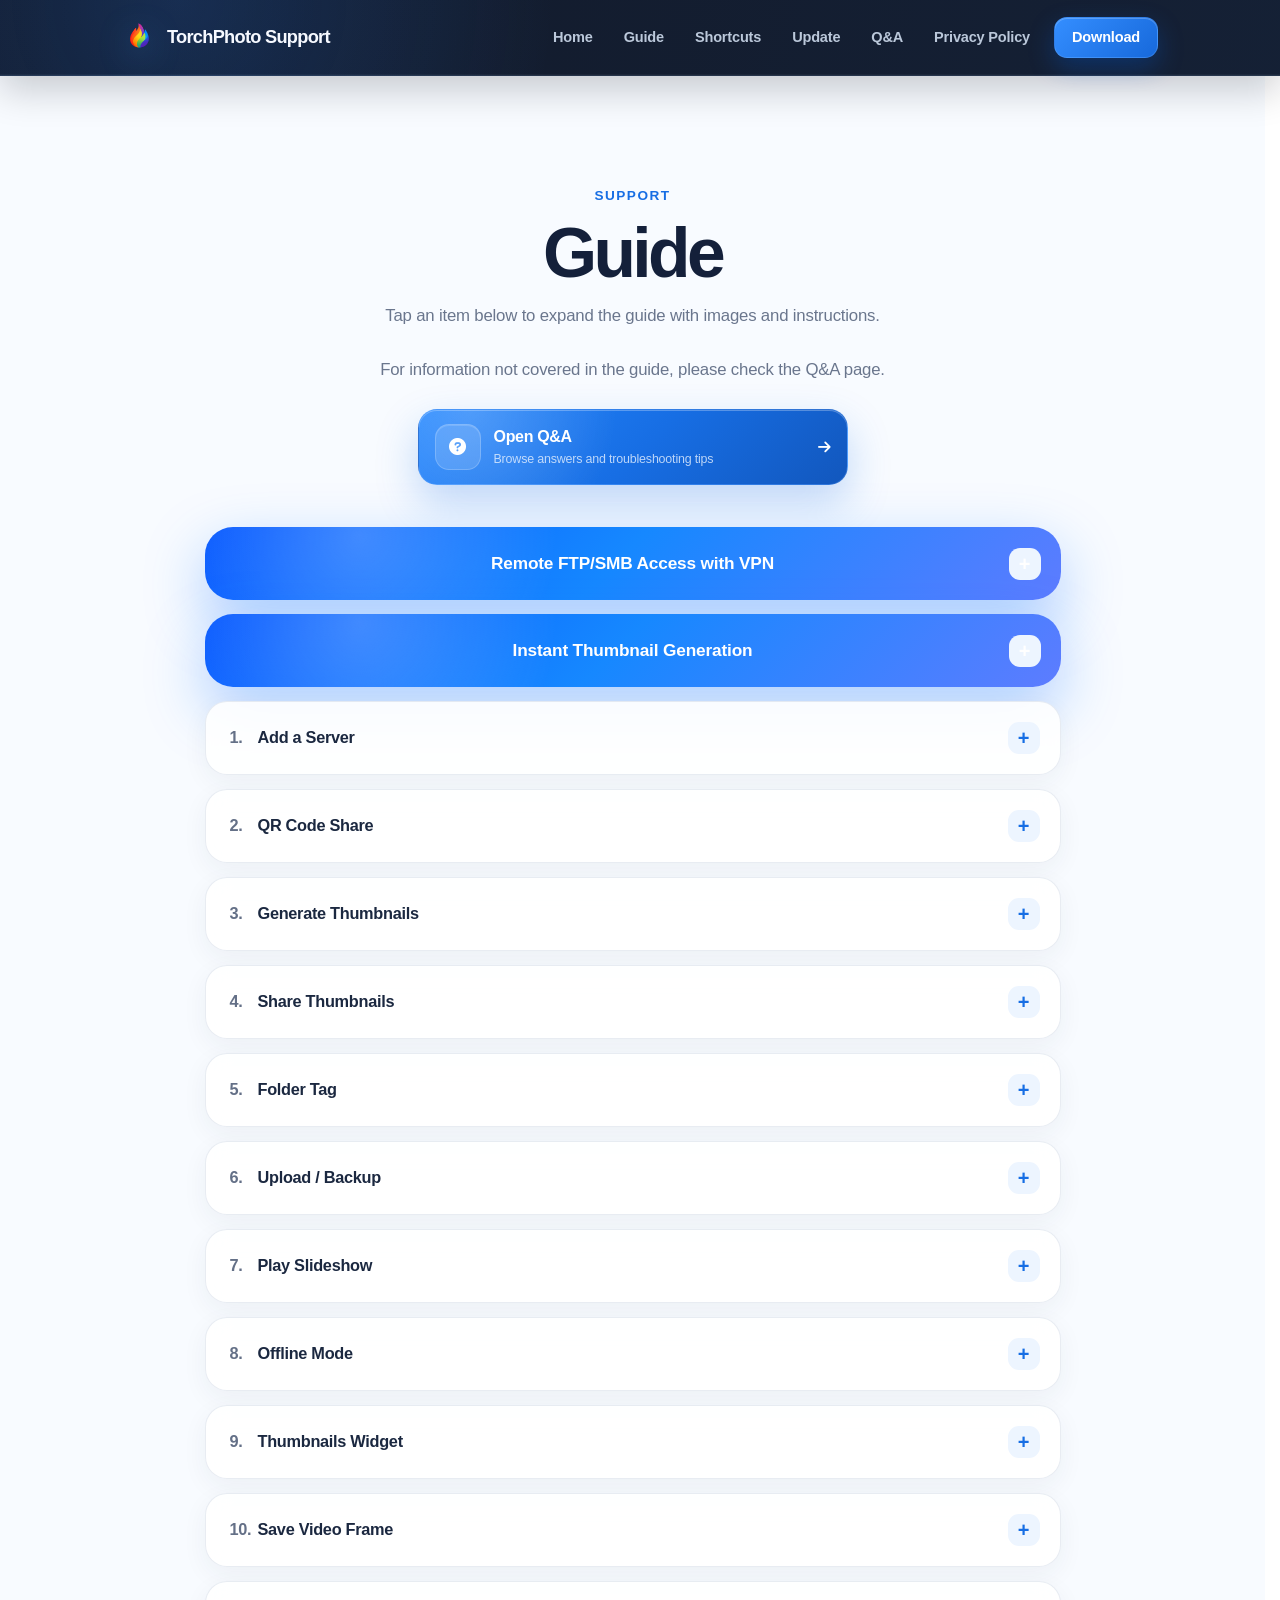
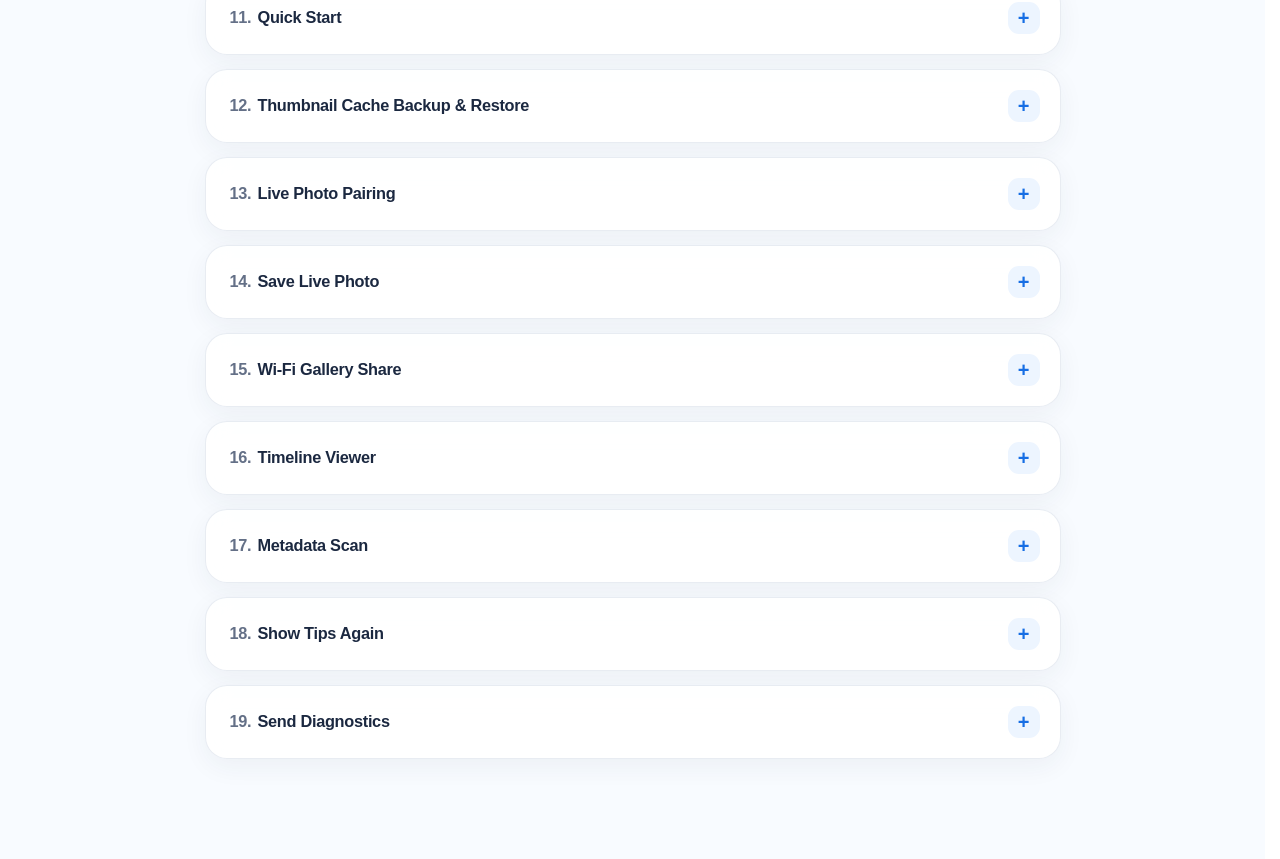
==== guide.html @ 8f1a5c73 "Add files via upload" ====
<!DOCTYPE html>
<html lang="en">
<head>
    <meta charset="UTF-8">
    <meta name="viewport" content="width=device-width, initial-scale=1.0">
    <title>Guide - TorchPhoto</title>
    <meta name="description" content="Learn how to connect servers, generate thumbnails, use Timeline Viewer and Metadata Scan, browse offline, send diagnostics, restore tips, and more in TorchPhoto.">
    <link rel="canonical" href="https://torchphoto.com/guide.html">
    <meta property="og:type" content="article">
    <meta property="og:title" content="TorchPhoto Guide">
    <meta property="og:description" content="Learn how to connect servers, generate thumbnails, use Timeline Viewer and Metadata Scan, browse offline, send diagnostics, restore tips, and more in TorchPhoto.">
    <meta property="og:image" content="https://torchphoto.com/main.jpg">
    <meta property="og:url" content="https://torchphoto.com/guide.html">
    <meta name="twitter:card" content="summary_large_image">
    <meta name="twitter:title" content="TorchPhoto Guide">
    <meta name="twitter:description" content="Connect servers, generate thumbnails, use Timeline Viewer and Metadata Scan, and learn TorchPhoto's gallery features.">
    <meta name="twitter:image" content="https://torchphoto.com/main.jpg">
    <link rel="stylesheet" href="style.css">
    <link rel="stylesheet" href="https://cdnjs.cloudflare.com/ajax/libs/font-awesome/6.0.0/css/all.min.css">
	<link rel="icon" type="image/png" href="logo.png">
</head>
<body class="subpage-body">

    <nav>
        <div class="container">
            <div class="logo">
                <img src="logo.png" alt="TorchPhoto Logo">
                <span class="logo-text">TorchPhoto Support</span>
            </div>
            <button class="nav-toggle" type="button" aria-label="Open menu" aria-expanded="false" aria-controls="site-menu">
                <i class="fas fa-bars"></i>
            </button>
            <ul class="nav-links" id="site-menu">
                <li><a href="index.html">Home</a></li>
                <li><a href="guide.html">Guide</a></li>
                <li><a href="shortcuts.html">Shortcuts</a></li>
                <li><a href="update.html">Update</a></li>
                <li><a href="qa.html">Q&amp;A</a></li>
                <li><a href="privacy-policy.html">Privacy Policy</a></li>
                <li><a href="https://apps.apple.com/app/torchphoto-ftp-album-viewer/id6757838041" class="btn-download-small">Download</a></li>
            </ul>
        </div>
    </nav>

    <main class="guide">
        <div class="container narrow-container">
            <div class="page-hero">
                <span class="page-eyebrow">Support</span>
                <h1>Guide</h1>
                <p>Tap an item below to expand the guide with images and instructions.</p>
				<br>
                <p>For information not covered in the guide, please check the Q&amp;A page.</p>
                <a class="guide-qa-cta" href="qa.html">
                    <span class="guide-qa-cta-icon" aria-hidden="true"><i class="fas fa-circle-question"></i></span>
                    <span class="guide-qa-cta-copy">
                        <strong>Open Q&amp;A</strong>
                        <small>Browse answers and troubleshooting tips</small>
                    </span>
                    <i class="fas fa-arrow-right guide-qa-cta-arrow" aria-hidden="true"></i>
                </a>
            </div>

            <div class="guide-list">
                <details class="guide-item" id="vpn-ftp-security">
                    <summary>Remote FTP/SMB Access with VPN</summary>
                    <div class="guide-content">
                        <div class="guide-body">
                            <div class="guide-copy">
                                <h3>Use a VPN for Remote FTP Access</h3>
                                <p>FTP can send login information and file data without encryption, depending on the server configuration. If you need to use FTP from outside your home or office, avoid exposing the FTP port directly to the public internet. Connect to your home or NAS network through a <b>VPN</b> first, then add the FTP server in TorchPhoto using its internal LAN address.</p>
                                <p>SMB is also usually best kept inside a local network. If your NAS supports SMB and your VPN allows access to devices on the home LAN, you can connect through the VPN first and then add the SMB server with its local address instead of opening SMB ports to the internet.</p>
                                <ul>
                                    <li><b>FTP remote setup:</b> VPN + local FTP address</li>
                                    <li><b>Why it helps:</b> the VPN places your device on the local network and reduces direct exposure of plain FTP traffic</li>
                                    <li><b>SMB remote setup:</b> VPN + local SMB address, when your NAS and VPN routing support LAN access</li>
                                    <li><b>Modern VPN option:</b> WireGuard is simple, fast, and widely recommended</li>
                                    <li><b>Avoid when possible:</b> direct public FTP or SMB port forwarding for private photo storage</li>
                                </ul>
                            </div>
                        </div>
                    </div>
                </details>

                <details class="guide-item" id="instant-thumbnail-generation">
                    <summary>Instant Thumbnail Generation</summary>
                    <div class="guide-content">
                        <div class="guide-body">
                            <div class="guide-copy">
                                <h3>How Instant Thumbnails Work</h3>
                                <p>Instant thumbnail generation lets TorchPhoto create thumbnails quickly without downloading the full original file from your server. TorchPhoto reads only enough original data to build a preview, so large folders can be prepared faster and with less waiting.</p>
                                <p>You can choose Low or High for instant thumbnail generation. Low prioritizes speed and is the best choice when you want thumbnails as quickly as possible, but a small number of items may fail to generate. High is slower than Low, but it can slightly improve the success rate for files that need more data to create a thumbnail.</p>
                                <p>If an instant thumbnail still fails, you can generate it later with TorchPhoto's high-quality thumbnail improvement feature. Thumbnail improvement creates standard high-quality TorchPhoto thumbnails without the instant-thumbnail limitations, so failed instant thumbnails can still be completed reliably.</p>
                                <ul>
                                    <li><b>Low:</b> fastest instant thumbnail generation, with a chance that some thumbnails may fail</li>
                                    <li><b>High:</b> slower than Low, but can slightly increase thumbnail generation success</li>
                                    <li><b>Recommended flow:</b> start with instant thumbnails, then use thumbnail improvement for failed items or thumbnails that need better detail</li>
                                </ul>
                            </div>
                        </div>
                    </div>
                </details>

                <details class="guide-item" id="add-a-server">
                    <summary><span class="guide-number">1.</span> Add a Server</summary>
                    <div class="guide-content">
                        <div class="guide-body">
                            <img src="Guide1.jpg" alt="Add a Server">
                            <div class="guide-copy">
                                <h3>How to Add a Server</h3>
                                <p>Open the add server screen and choose the protocol your server actually uses: FTP, SFTP, SMB, or WebDAV. Enter the address, port, login information, and root path, then test the connection before saving. The root path controls the highest folder TorchPhoto can browse, so it must match the server setup; for SMB, it normally begins with the shared folder name.</p>
                                <p>A successful test confirms that the server accepted the connection. If the server list is still empty, check the root path, folder permissions, and whether the folder contains supported photos or videos. A server on your home network also requires iOS Local Network permission, while access from outside the home requires a reachable server address or a VPN connection.</p>
                                <ul>
                                    <li>Select the correct protocol and enter its address and port</li>
                                    <li>Enter the login information and the server root path</li>
                                    <li>Test the connection, then save the server</li>
                                </ul>
                            </div>
                        </div>
                    </div>
                </details>

                <details class="guide-item" id="qr-code-share-scan">
                    <summary><span class="guide-number">2.</span> QR Code Share</summary>
                    <div class="guide-content">
                        <div class="guide-body">
                            <img src="Guide2.jpg" alt="QR Code Share & Scan">
                            <div class="guide-copy">
                                <h3>QR Code Sharing and Scanning</h3>
                                <p>A server QR code packages the connection settings needed by another TorchPhoto installation, reducing manual entry of the protocol, address, port, and folder path. Long-press the server, create the QR code, and scan it on the receiving device to review and register the connection.</p>
                                <p>The QR code does not make a private server accessible from the internet. The receiving device must still be able to reach the server through the same network, a public address, or a VPN. Because the code contains private connection information, share it only with people and devices you trust.</p>
                                <ul>
                                    <li>Long-press a server item and select Share QR</li>
                                    <li>Scan the code on another device and review the imported settings</li>
                                    <li>Connect from a network that can reach the server</li>
                                </ul>
                            </div>
                        </div>
                    </div>
                </details>

                <details class="guide-item" id="generate-thumbnails">
                    <summary><span class="guide-number">3.</span> Generate Thumbnails</summary>
                    <div class="guide-content">
                        <div class="guide-body">
                            <img src="Guide3.jpg" alt="Generate Thumbnails">
                            <div class="guide-copy">
                                <h3>Generate Thumbnails</h3>
                                <p>Thumbnail generation reads supported photos and videos from the current folder—or from the entire registered server when you choose server-wide generation—and creates lightweight previews for gallery browsing. These previews are stored locally as TorchPhoto app data and never modify the original files on your server.</p>
                                <p>TorchPhoto first tries to read only the data needed for a preview. If a server or file format does not support that method, it may request more data or temporarily download the file. Very large or unsupported videos may show a placeholder instead. Opening a photo or video can temporarily pause generation so the item you selected loads first.</p>
                                <ul>
                                    <li>Move to a folder containing photos or videos</li>
                                    <li>Run thumbnail generation for the current folder or the entire server</li>
                                    <li>Keep the generated thumbnails for faster browsing, Offline Mode, Timeline Viewer, and widgets</li>
                                </ul>
                            </div>
                        </div>
                    </div>
                </details>

                <details class="guide-item" id="share-thumbnails">
                    <summary><span class="guide-number">4.</span> Share Thumbnails</summary>
                    <div class="guide-content">
                        <div class="guide-body">
                            <img src="Guide4.jpg" alt="Share Thumbnails">
                            <div class="guide-copy">
                                <h3>Share Thumbnails</h3>
                                <p>Thumbnail Share collects generated preview images into one lightweight zip file while preserving the server's folder structure. It is designed for quick selection, review, or sample delivery when sending every full-resolution original would be unnecessarily large.</p>
                                <p>The archive contains preview images, not the original photos or access to your server. A recipient who needs the final full-resolution files must receive those separately. Unlimited thumbnail sharing is available in PRO.</p>
                                <ul>
                                    <li>Long-press a server item and select Share Thumbnails</li>
                                    <li>Create a single zip file of lightweight previews</li>
                                    <li>Share samples while keeping the original folder path structure</li>
                                </ul>
                            </div>
                        </div>
                    </div>
                </details>

                <details class="guide-item" id="viewer-organization">
                    <summary><span class="guide-number">5.</span> Folder Tag</summary>
                    <div class="guide-content">
                        <div class="guide-body">
                            <img src="Guide5.jpg" alt="Viewer & Organization">
                            <div class="guide-copy">
                                <h3>Folder Tag Feature</h3>
                                <p>Folder tags are labels stored by TorchPhoto to help you find important server folders without changing the folders themselves. Tap a folder name, enter one or more tags separated by commas, and later search those tags from the server list screen.</p>
                                <p>Adding or editing a tag does not rename, move, or write anything into the server folder. It only changes how that folder is organized inside TorchPhoto.</p>
                                <ul>
                                    <li>Tap the folder name to assign tags</li>
                                    <li>Use commas for multiple tags</li>
                                    <li>Search tags on the server list screen</li>
                                </ul>
                            </div>
                        </div>
                    </div>
                </details>

                <details class="guide-item" id="upload-backup">
                    <summary><span class="guide-number">6.</span> Upload / Backup</summary>
                    <div class="guide-content">
                        <div class="guide-body">
                            <img src="Guide6.jpg" alt="Upload / Backup">
                            <div class="guide-copy">
                                <h3>Upload and Backup</h3>
                                <p>Upload sends selected photos and videos from your iPhone directly to a folder inside the registered FTP, SFTP, SMB, or WebDAV root. Choose the destination folder before starting; TorchPhoto can create a new folder when the server protocol and account permissions allow it. Successful uploads can also generate thumbnails automatically, so the new items are ready for gallery browsing.</p>
                                <p>For a date-based backup, long-press the upload button on the server list and choose Today, Yesterday, This Week, This Month, or a custom range. The custom end date is included. Check the upload log for completed and failed items, and keep TorchPhoto in the foreground during a large transfer because iOS can pause long network work in the background.</p>
                                <ul>
                                    <li>Select photos and videos to upload</li>
                                    <li>Choose a destination inside the registered server root</li>
                                    <li>Use date-based selection for repeat backups and review the upload log</li>
                                </ul>
                            </div>
                        </div>
                    </div>
                </details>

                <details class="guide-item" id="play-slideshow">
                    <summary><span class="guide-number">7.</span> Play Slideshow</summary>
                    <div class="guide-content">
                        <div class="guide-body">
                            <img src="Guide7.jpg" alt="Play Slideshow">
                            <div class="guide-copy">
                                <h3>Play Slideshow</h3>
                                <p>Slideshow turns the photos stored on a selected server into automatic album-style playback. Long-press the server item to start, then set the playback interval and choose how the images fill the screen. TorchPhoto remembers slideshow settings separately for each server.</p>
                                <p>You can also set background music and a starting volume, or select multiple songs from the Music app for sequential, repeating playback. Photos are loaded from the server as the slideshow runs, so a stable connection helps when original files have not already been loaded. This feature is available in PRO.</p>
                                <ul>
                                    <li>Long-press a server item to start the slideshow</li>
                                    <li>Adjust the playback interval and screen-fill behavior</li>
                                    <li>Add one or more Music app songs for repeating playback</li>
                                </ul>
                            </div>
                        </div>
                    </div>
                </details>

                <details class="guide-item" id="offline-mode">
                    <summary><span class="guide-number">8.</span> Offline Mode</summary>
                    <div class="guide-content">
                        <div class="guide-body">
                            <img src="Guide8.jpg" alt="Offline Mode">
                            <div class="guide-copy">
                                <h3>Offline Mode</h3>
                                <p>Offline Mode uses the generated thumbnail cache and remembered folder structure to let you browse prepared server galleries when the server is powered off or the network is unavailable. Generate thumbnails while connected before traveling or entering an area with an unstable connection.</p>
                                <p>Offline browsing does not download or duplicate every original file. Opening, saving, or sharing a full-resolution original still requires access to the server unless that file was separately saved on the device. If a server address, port, folder name, or file path changes, TorchPhoto may treat it as a new item and require a new thumbnail.</p>
                                <ul>
                                    <li>Generate the folders you need before going offline</li>
                                    <li>Browse cached previews while preserving the server folder structure</li>
                                    <li>Reconnect to the server when you need an original file</li>
                                </ul>
                            </div>
                        </div>
                    </div>
                </details>

                <details class="guide-item" id="thumbnails-widget">
                    <summary><span class="guide-number">9.</span> Thumbnails Widget</summary>
                    <div class="guide-content">
                        <div class="guide-body">
                            <img src="Guide9.jpg" alt="Thumbnails Widget">
                            <div class="guide-copy">
                                <h3>Thumbnail Widget</h3>
                                <p>The widget displays generated photo thumbnails from the server and folder selected in TorchPhoto's widget settings. It reads the local thumbnail cache, so it can continue showing prepared images even when the server or internet connection is unavailable.</p>
                                <p>Generate thumbnails first, then choose the desired server and folder in Settings. Only generated thumbnails that match that selection are used; placeholder previews and items whose server path has changed are not treated as available widget images.</p>
                                <ul>
                                    <li>Generate thumbnails, then go to the settings screen</li>
                                    <li>Select a folder in widget settings at the bottom</li>
                                    <li>Keep the cached previews available for offline widget display</li>
                                </ul>
                            </div>
                        </div>
                    </div>
                </details>

                <details class="guide-item" id="save-video-frame">
                    <summary><span class="guide-number">10.</span> Save Video Frame</summary>
                    <div class="guide-content">
                        <div class="guide-body">
                            <img src="Guide10.jpg" alt="Save Video Frame">
                            <div class="guide-copy">
                                <h3>Save Video Frame</h3>
                                <p>Move to the moment you want in a server video, then long-press the video to open its metadata view. The frame section at the bottom lets you save the selected moment as an image while preserving the source video's resolution. The original video on the server is not changed.</p>
								<p>This works the same way in the paired video (Live Photo) viewer. Long-press the paired video to display its frames at the bottom, choose the desired frame, and use the same save button.</p>
                                <ul>
                                    <li>Play a video from the server</li>
                                    <li>Long-press the video to view metadata</li>
                                    <li>Save a frame from the bottom section of the metadata view</li>
                                </ul>
                            </div>
                        </div>
                    </div>
                </details>
				
                <details class="guide-item" id="Quick-Start">
					<summary><span class="guide-number">11.</span> Quick Start</summary>
						<div class="guide-content">
							<div class="guide-body">
								<img src="Guide11.jpg" alt="Quick Start">
								<div class="guide-copy">
									<h3>Quick Start</h3>
									<p>Quick Start is a PRO-only launch option that skips the logo screen and opens the server list immediately. Enable it in Settings when TorchPhoto is mainly used to reach an existing server as quickly as possible.</p>
									<p>This changes only the first screen shown at launch. It does not connect to a server automatically, start a backup, or change any saved server settings.</p>
									<ul>
										<li>Open Settings in TorchPhoto</li>
										<li>Enable the Quick Start feature</li>
										<li>Launch the app and go straight to the server list screen</li>
                                </ul>
                            </div>
                        </div>
                    </div>
                </details>				
				
                <details class="guide-item" id="Thumbnail-Cache-Backup-&-Restore">
					<summary><span class="guide-number">12.</span> Thumbnail Cache Backup & Restore</summary>
						<div class="guide-content">
							<div class="guide-body">
								<img src="Guide12.jpg" alt="Thumbnail Cache Backup & Restore">
								<div class="guide-copy">
									<h3>Thumbnail Cache Backup & Restore</h3>
									<p>Thumbnail Cache Backup &amp; Restore is a PRO-only feature that exports generated previews so they can be restored without reading every photo and video from the server again. It is useful before changing devices, reinstalling TorchPhoto, or preparing another iOS device that connects to the same server.</p>
									<p>The backup contains thumbnail data only—it is not a backup of your original photos, videos, or server. Restored thumbnails match most reliably when the server identity and folder paths remain the same. Keep TorchPhoto in the foreground during a large backup or restore, then open the matching server to confirm that its gallery cache is available.</p>
                                	<ul>
										<li>Open Settings in TorchPhoto</li>
										<li>Go to Thumbnail Cache Backup &amp; Restore</li>
										<li>Export the generated cache, then restore it on a matching server setup when needed</li>
                                </ul>
                            </div>
                        </div>
                    </div>
                </details>				
				
                <details class="guide-item" id="Live-Photo-Pairing">
					<summary><span class="guide-number">13.</span> Live Photo Pairing</summary>
						<div class="guide-content">
							<div class="guide-body">
								<img src="Guide13.jpg" alt="Live Photo Pairing">
								<div class="guide-copy">
									<h3>Live Photo Pairing</h3>
									<p>When an iOS Live Photo is stored on a server, it normally appears as two separate files: one photo and one short video. With Video Pairing enabled, TorchPhoto recognizes files in the same folder that have the same base filename—such as <strong>IMG_0001.HEIC</strong> and <strong>IMG_0001.MOV</strong>—and presents them together as one Live Photo-style item. This feature is available in PRO.</p>
									<p>The paired video may no longer appear as a separate item in the normal file list because it is opened from the pairing control in the photo viewer. Pairing changes only how the two files are displayed in TorchPhoto; it does not merge, rename, or modify the files on the server.</p>
                                	<ul>
										<li>Turn on the Video Pairing feature in Settings</li>
										<li>Keep the matching photo and video in the same folder with the same base filename</li>
										<li>A short video will play from the icon in the top-left corner of the photo viewer</li>
                                </ul>
                            </div>
                        </div>
                    </div>
                </details>			

                <details class="guide-item" id="Save-Live-Photo">
					<summary><span class="guide-number">14.</span> Save Live Photo</summary>
						<div class="guide-content">
							<div class="guide-body">
								<img src="Guide14.jpg" alt="Save Live Photo">
								<div class="guide-copy">
									<h3>Save Live Photo</h3>
									<p>Save Live Photo retrieves both parts of a valid paired item—the still photo and its matching short video—and adds them to the iOS Photos app as one Live Photo. The two source files remain separate and unchanged on the server. This feature is available in PRO.</p>
									<p>Both original files must still be accessible, so connect to the server before saving. Open the pairing video from the photo viewer, long-press it, and use the Save Live Photo button shown at the bottom.</p>
									<ul>
										<li>Turn on the Video Pairing feature in Settings</li>
										<li>Play the Live Photo video for the photo you want to save</li>
										<li>Long-press the Live Photo and tap the Save Live Photo button at the bottom</li>
                                </ul>
                            </div>
                        </div>
                    </div>
                </details>
				
				<details class="guide-item" id="WiFi-Gallery-Share">
					<summary><span class="guide-number">15.</span> Wi-Fi Gallery Share</summary>
						<div class="guide-content">
							<div class="guide-body">
								<img src="Guide15.jpg" alt="Wi-Fi Gallery Share">
								<div class="guide-copy">
									<h3>Wi-Fi Gallery Share</h3>
									<p>Wi-Fi Gallery Share starts a temporary gallery web server on your iPhone. Another phone, tablet, or computer can open the address shown by TorchPhoto—or scan its QR code—and browse the shared photos and videos in Chrome, Safari, or another browser. The receiving device does not need TorchPhoto installed.</p>
									<p>The gallery is delivered over the local network and is not uploaded to a cloud service. Keep TorchPhoto running on the sharing screen, allow Local Network access, and connect both devices to a network where they can reach each other. Guest Wi-Fi or router client-isolation settings can block the connection even when both devices show the same network name. If the displayed port is already in use, choose another port and start sharing again.</p>
                                	<ul>
										<li>Start sharing and keep TorchPhoto active</li>
										<li>Open the displayed address or scan the QR code in a browser</li>
										<li>Stop sharing when the local gallery no longer needs to be available</li>
                                </ul>
                            </div>
                        </div>
                    </div>
                </details>

                <details class="guide-item" id="timeline-viewer">
                    <summary><span class="guide-number">16.</span> Timeline Viewer</summary>
                    <div class="guide-content">
                        <div class="guide-body">
                            <div class="guide-copy">
                                <h3>Browse Generated Thumbnails by Date or Location</h3>
                                <p>Tap the Timeline Viewer button on the server list to browse generated thumbnails across your registered servers. Choose <b>Year</b>, <b>Month</b>, or <b>Day</b> to change the date grouping, or choose <b>Location</b> to explore items that contain GPS metadata on a map.</p>
                                <p>To jump to another date, tap the date heading at the top of Timeline Viewer. In Year view, select a year. In Month view, select a year and then a month. In Day view, select a year, month, and day in order. The picker shows only dates that actually contain generated thumbnails, so unavailable dates are not presented as empty destinations.</p>
                                <p>TorchPhoto sorts an item by its embedded capture date when that date has been verified. If no usable capture date is available, it uses the file modification date instead. Recently captured items appear first. Newly generated or regenerated thumbnails save available capture-date and location information immediately; run Metadata Scan to fill this information for older thumbnails.</p>
                                <p>The Location view groups nearby items according to the map zoom level. A marker shows a representative thumbnail and the total item count; zooming in separates the group into smaller areas, and tapping it opens a regional timeline with Year, Month, and Day views. Items without GPS metadata remain available in the date timeline but do not appear on the map.</p>
                                <ul>
                                    <li>Generate thumbnails before using Timeline Viewer</li>
                                    <li>Use Year, Month, Day, or Location from the timeline controls</li>
                                    <li>Tap the date heading to jump through the available year, month, and day hierarchy</li>
                                    <li>Change the grid between 3 and 8 columns when you need a different thumbnail size</li>
                                    <li>Connect to the server when you need to open, save, or share a full original that is not stored locally</li>
                                </ul>
                            </div>
                        </div>
                    </div>
                </details>

                <details class="guide-item" id="metadata-scan">
                    <summary><span class="guide-number">17.</span> Metadata Scan</summary>
                    <div class="guide-content">
                        <div class="guide-body">
                            <div class="guide-copy">
                                <h3>Update Capture Dates and Locations for Existing Thumbnails</h3>
                                <p>On the server list, <b>long-press the Timeline Viewer button</b>. TorchPhoto first prepares the list of eligible items, then opens Metadata Scan and begins working. You can cancel during preparation. The scan includes photos and videos that already have generated thumbnails; it does not crawl every original file on the server or add items that have no thumbnail.</p>
                                <p>Metadata Scan records an available capture date and GPS location in TorchPhoto's local thumbnail metadata index. It normally reads only the parts of an original that are needed. For a video whose metadata cannot be confirmed from a partial read, TorchPhoto can temporarily download the complete original once for a deeper check and remove the temporary file afterward. A completed full check is remembered so a video that genuinely has no such metadata is not downloaded in full on every scan.</p>
                                <p>Keep the scan page open until it finishes. TorchPhoto prevents the screen from sleeping while work is active and shows counts for <b>Capture Date</b>, <b>Location</b>, and <b>Unable to Verify</b>. Tap <b>Stop</b> when necessary; after the current work stops safely, the button changes to <b>Close</b>. Missing metadata is normal—TorchPhoto never invents a date or location that is not present in the original.</p>
                                <ul>
                                    <li>Use it after updating from an older version, or when dates and map locations for existing thumbnails look incomplete</li>
                                    <li>Only thumbnail-backed items are scanned</li>
                                    <li>Items without a verified capture date use their file modification date for sorting</li>
                                    <li>The scan also removes stale metadata records whose matching thumbnails no longer exist and rebuilds timeline data</li>
                                </ul>
                            </div>
                        </div>
                    </div>
                </details>

                <details class="guide-item" id="reset-tips">
                    <summary><span class="guide-number">18.</span> Show Tips Again</summary>
                    <div class="guide-content">
                        <div class="guide-body">
                            <div class="guide-copy">
                                <h3>Reset Feature Tips</h3>
                                <p>If you dismissed a TorchPhoto tip and want to see it again, open <b>Settings</b>, scroll to the bottom, and tap <b>Reset Tips</b>. Tips for the related features will appear again the next time you enter their screens or perform their actions.</p>
                                <p>Reset Tips changes only the saved tip visibility. It does not remove registered servers, thumbnails, captions, media, subscriptions, or other app settings.</p>
                                <ul>
                                    <li>Open Settings and scroll to the bottom</li>
                                    <li>Tap Reset Tips</li>
                                    <li>Return to the related feature to view its tip again</li>
                                </ul>
                            </div>
                        </div>
                    </div>
                </details>

                <details class="guide-item" id="send-diagnostics">
                    <summary><span class="guide-number">19.</span> Send Diagnostics</summary>
                    <div class="guide-content">
                        <div class="guide-body">
                            <div class="guide-copy">
                                <h3>Help Improve TorchPhoto When a Diagnostic Notice Appears</h3>
                                <p>If TorchPhoto detects diagnostic information that may help explain an error, a diagnostic item can appear in <b>Settings</b>. Please tap <b>Send Error</b> whenever possible. TorchPhoto prepares a feedback email with the diagnostic report attached so the problem can be investigated and improved. Review the prepared email, add any helpful details about what you were doing, and send it.</p>
                                <p>Diagnostic reports are not uploaded automatically. Choosing <b>Ignore</b> closes the notice without sending a report, so use it only when you do not want to report the issue. Sending the report is the most useful option because the technical context can make an intermittent problem possible to reproduce and fix.</p>
                                <ul>
                                    <li>Open the diagnostic item shown in Settings</li>
                                    <li>Tap Send Error and review the prepared feedback email</li>
                                    <li>Add the steps that led to the problem, then send the email</li>
                                </ul>
                            </div>
                        </div>
                    </div>
                </details>
				
            </div>
        </div>
    </main>

    <script>
        const navToggle = document.querySelector('.nav-toggle');
        const navLinks = document.querySelector('.nav-links');
        const navIcon = navToggle ? navToggle.querySelector('i') : null;

        if (navToggle && navLinks) {
            const closeMenu = () => {
                navLinks.classList.remove('is-open');
                navToggle.setAttribute('aria-expanded', 'false');
                navToggle.setAttribute('aria-label', 'Open menu');
                if (navIcon) {
                    navIcon.classList.remove('fa-xmark');
                    navIcon.classList.add('fa-bars');
                }
            };

            const openMenu = () => {
                navLinks.classList.add('is-open');
                navToggle.setAttribute('aria-expanded', 'true');
                navToggle.setAttribute('aria-label', 'Close menu');
                if (navIcon) {
                    navIcon.classList.remove('fa-bars');
                    navIcon.classList.add('fa-xmark');
                }
            };

            navToggle.addEventListener('click', () => {
                if (navLinks.classList.contains('is-open')) {
                    closeMenu();
                } else {
                    openMenu();
                }
            });

            navLinks.querySelectorAll('a').forEach((link) => {
                link.addEventListener('click', () => {
                    closeMenu();
                });
            });

            document.addEventListener('click', (event) => {
                if (window.innerWidth > 768) return;
                if (!navLinks.contains(event.target) && !navToggle.contains(event.target)) {
                    closeMenu();
                }
            });

            window.addEventListener('resize', () => {
                if (window.innerWidth > 768) {
                    closeMenu();
                }
            });
        }

        function openGuideFromHash() {
            const hash = window.location.hash;
            if (!hash) return;

            const target = document.querySelector(hash);
            if (!target) return;

            if (target.classList.contains('guide-item')) {
                target.open = true;
                requestAnimationFrame(() => {
                    target.scrollIntoView({ behavior: 'smooth', block: 'start' });
                });
            }
        }

        window.addEventListener('load', openGuideFromHash);
        window.addEventListener('hashchange', openGuideFromHash);
    </script>

</body>
</html>
---- style.css ----
/* General Styles */
:root {
    --primary-color: #007AFF;
    --primary-deep: #1d4ed8;
    --dark-bg: #1a1a1a;
    --light-text: #ffffff;
    --gray-text: #888888;
    --body-bg: #ffffff;
    --card-bg: #ffffff;
    --soft-bg: #f7faff;
    --border-color: #e8eef7;
    --text-main: #1f2937;
    --text-sub: #667085;
    --shadow-soft: 0 18px 40px rgba(15, 23, 42, 0.08);
}

* {
    margin: 0;
    padding: 0;
    box-sizing: border-box;
    font-family: -apple-system, BlinkMacSystemFont, "Segoe UI", Roboto, Helvetica, Arial, sans-serif;
}

html {
    scroll-behavior: smooth;
}

body {
    background-color: var(--body-bg);
    color: var(--text-main);
    line-height: 1.6;
}

body.modal-open {
    overflow: hidden;
}

.subpage-body {
    background: linear-gradient(180deg, #f6f9ff 0%, #ffffff 240px);
}

.container {
    max-width: 1100px;
    margin: 0 auto;
    padding: 0 20px;
}

.narrow-container {
    max-width: 920px;
}

/* Navigation */
nav {
    height: 70px;
    display: flex;
    align-items: center;
    position: fixed;
    top: 0;
    width: 100%;
    background: rgba(255, 255, 255, 0.9);
    backdrop-filter: blur(10px);
    z-index: 1000;
    border-bottom: 1px solid #eee;
}

nav .container {
    display: flex;
    justify-content: space-between;
    align-items: center;
    width: 100%;
}

.logo {
    display: flex;
    align-items: center;
    gap: 10px;
}

.logo img {
    width: 32px;
    height: 32px;
    object-fit: contain;
    display: block;
}

.logo-text {
    line-height: 1;
    font-size: 1.2rem;
    font-weight: 700;
    letter-spacing: -0.03em;
    color: #111;
}

.nav-links {
    display: flex;
    list-style: none;
    gap: 30px;
    align-items: center;
}

.nav-links a {
    text-decoration: none;
    color: #333;
    font-size: 0.95rem;
}

.btn-download-small {
    background: var(--primary-color);
    color: white !important;
    padding: 8px 16px;
    border-radius: 20px;
    font-weight: 500;
}

.nav-toggle {
    display: none;
    width: 44px;
    height: 44px;
    border: 1px solid var(--border-color);
    border-radius: 12px;
    background: rgba(255, 255, 255, 0.96);
    align-items: center;
    justify-content: center;
    cursor: pointer;
    color: #111827;
    box-shadow: 0 10px 24px rgba(15, 23, 42, 0.08);
    transition: background 0.2s ease, box-shadow 0.2s ease, transform 0.2s ease;
    padding: 0;
}

.nav-toggle:hover {
    background: #ffffff;
    box-shadow: 0 14px 30px rgba(15, 23, 42, 0.12);
}

.nav-toggle i {
    font-size: 1.1rem;
    line-height: 1;
    pointer-events: none;
}

/* Hero */
.hero {
    padding: 150px 0 100px;
    background: linear-gradient(135deg, #f5f7fa 0%, #c3cfe2 100%);
    text-align: left;
}

.hero-grid {
    display: grid;
    grid-template-columns: 1.2fr 0.8fr;
    align-items: center;
    gap: 50px;
}

.hero-text h1 {
    font-size: 3.5rem;
    line-height: 1.12;
    margin-bottom: 20px;
}

.hero-title-line {
    display: block;
    white-space: nowrap;
    font-size: 0.88em;
    color: #111;
}

.hero-title-brand {
    display: block;
    color: var(--primary-color);
}

.hero-text p {
    font-size: 1.2rem;
    color: #666;
    margin-bottom: 28px;
}

.btn-appstore {
    display: inline-flex;
    align-items: center;
    justify-content: center;
    background: linear-gradient(135deg, #0a84ff 0%, #2563eb 55%, #1d4ed8 100%);
    color: white;
    padding: 10px 34px;
    border-radius: 14px;
    text-decoration: none;
    gap: 12px;
    min-width: 290px;
    box-shadow: 0 14px 30px rgba(37, 99, 235, 0.28);
}

.btn-appstore i {
    font-size: 1.8rem;
}

.btn-appstore span {
    font-size: 0.8rem;
    display: block;
}

.btn-appstore strong {
    font-size: 1.1rem;
    display: block;
}

.mockup {
    width: 100%;
    max-width: 300px;
    border-radius: 40px;
    box-shadow: 0 20px 40px rgba(0,0,0,0.0);
    display: block;
    margin: 0 auto;
}

/* Sections */
.features,
.guide,
.screenshots,
.policy-page,
.qa-page {
    padding: 100px 0;
}

.offline-section {
    position: relative;
    overflow: hidden;
    padding: 118px 0;
    background:
        radial-gradient(circle at 18% 20%, rgba(190, 242, 100, 0.38), transparent 34%),
        radial-gradient(circle at 84% 72%, rgba(132, 204, 22, 0.18), transparent 36%),
        linear-gradient(135deg, #f4ffe8 0%, #ecfccb 48%, #f8fff2 100%);
    transition: background 1.1s cubic-bezier(0.22, 1, 0.36, 1);
}

.offline-section.is-visible {
    background:
        radial-gradient(circle at 18% 20%, rgba(248, 113, 113, 0.32), transparent 35%),
        radial-gradient(circle at 84% 72%, rgba(220, 38, 38, 0.18), transparent 38%),
        linear-gradient(135deg, #fff7ed 0%, #fee2e2 46%, #fff1f2 100%);
}

.offline-section::before {
    content: none;
}

.offline-grid {
    position: relative;
    z-index: 1;
    display: grid;
    grid-template-columns: minmax(0, 0.92fr) minmax(0, 1.08fr);
    align-items: center;
    gap: 58px;
}

.offline-media,
.offline-copy {
    opacity: 0;
    filter: blur(16px);
    transition: opacity 0.9s cubic-bezier(0.22, 1, 0.36, 1), transform 0.9s cubic-bezier(0.22, 1, 0.36, 1), filter 0.9s cubic-bezier(0.22, 1, 0.36, 1);
}

.offline-media,
.offline-media.scroll-reveal {
    transform: translateX(-54px) scale(0.96);
}

.offline-copy,
.offline-copy.scroll-reveal {
    transform: translateX(54px) scale(0.98);
}

.offline-section.is-visible .offline-media,
.offline-media.is-visible,
.offline-section.is-visible .offline-copy,
.offline-copy.is-visible {
    opacity: 1;
    transform: translateX(0) scale(1);
    filter: blur(0);
}

.offline-media img {
    width: 100%;
    max-width: 300px;
    display: block;
    margin: 0 auto;
    border-radius: 40px;
    box-shadow: 0 30px 70px rgba(127, 29, 29, 0.18), 0 16px 34px rgba(15, 23, 42, 0.1);
}

.offline-copy {
    padding: 34px 0;
}

.offline-pill {
    display: inline-flex;
    align-items: center;
    gap: 9px;
    margin-bottom: 18px;
    padding: 9px 14px;
    border-radius: 999px;
    background: rgba(255, 255, 255, 0.74);
    border: 1px solid rgba(248, 113, 113, 0.22);
    color: #dc2626;
    box-shadow: 0 12px 28px rgba(127, 29, 29, 0.08);
    font-size: 0.82rem;
    font-weight: 850;
    letter-spacing: 0.08em;
    text-transform: uppercase;
}

.offline-copy h2 {
    max-width: 620px;
    margin-bottom: 18px;
    font-size: clamp(2.1rem, 5vw, 4.1rem);
    line-height: 1.02;
    letter-spacing: -0.065em;
    color: #111827;
}

.offline-copy p {
    max-width: 620px;
    color: rgba(51, 65, 85, 0.82);
    font-size: 1.08rem;
    line-height: 1.82;
}

.offline-copy p + p {
    margin-top: 14px;
}

.live-photo-section {
    position: relative;
    overflow: hidden;
    padding: 118px 0;
    background:
        radial-gradient(circle at 18% 20%, rgba(216, 180, 254, 0.34), transparent 34%),
        radial-gradient(circle at 84% 72%, rgba(192, 132, 252, 0.16), transparent 36%),
        linear-gradient(135deg, #faf5ff 0%, #f3e8ff 48%, #fcf7ff 100%);
}

.live-photo-grid {
    position: relative;
    z-index: 1;
    display: grid;
    grid-template-columns: minmax(0, 1.08fr) minmax(0, 0.92fr);
    align-items: center;
    gap: 58px;
}

.live-photo-media,
.live-photo-copy {
    opacity: 0;
    filter: blur(16px);
    transition: opacity 0.9s cubic-bezier(0.22, 1, 0.36, 1), transform 0.9s cubic-bezier(0.22, 1, 0.36, 1), filter 0.9s cubic-bezier(0.22, 1, 0.36, 1);
}

.live-photo-copy,
.live-photo-copy.scroll-reveal {
    transform: translateX(-54px) scale(0.98);
}

.live-photo-media,
.live-photo-media.scroll-reveal {
    transform: translateX(54px) scale(0.96);
}

.live-photo-section.is-visible .live-photo-media,
.live-photo-media.is-visible,
.live-photo-section.is-visible .live-photo-copy,
.live-photo-copy.is-visible {
    opacity: 1;
    transform: translateX(0) scale(1);
    filter: blur(0);
}

.live-photo-copy {
    padding: 34px 0;
}

.live-photo-pill {
    display: inline-flex;
    align-items: center;
    gap: 9px;
    margin-bottom: 18px;
    padding: 9px 14px;
    border-radius: 999px;
    background: rgba(255, 255, 255, 0.74);
    border: 1px solid rgba(168, 85, 247, 0.2);
    color: #9333ea;
    box-shadow: 0 12px 28px rgba(107, 33, 168, 0.08);
    font-size: 0.82rem;
    font-weight: 850;
    letter-spacing: 0.08em;
    text-transform: uppercase;
}

.live-photo-copy h2 {
    max-width: 620px;
    margin-bottom: 18px;
    font-size: clamp(2.1rem, 5vw, 4.1rem);
    line-height: 1.02;
    letter-spacing: -0.065em;
    color: #111827;
}

.live-photo-copy p {
    max-width: 620px;
    color: rgba(51, 65, 85, 0.82);
    font-size: 1.08rem;
    line-height: 1.82;
}

.live-photo-copy p + p {
    margin-top: 14px;
}

.live-photo-media {
    justify-self: end;
    width: 100%;
}

.live-photo-visual {
    display: flex;
    align-items: center;
    justify-content: flex-end;
    gap: 18px;
    width: 100%;
}

.live-photo-visual img {
    width: 100%;
    max-width: 168px;
    display: block;
    border-radius: 30px;
    box-shadow: 0 24px 56px rgba(107, 33, 168, 0.16), 0 14px 30px rgba(15, 23, 42, 0.08);
    transform-origin: center center;
}

.live-photo-arrow {
    display: inline-flex;
    align-items: center;
    justify-content: center;
    width: 48px;
    height: 48px;
    border-radius: 999px;
    background: rgba(255, 255, 255, 0.78);
    border: 1px solid rgba(168, 85, 247, 0.16);
    color: #9333ea;
    box-shadow: 0 14px 34px rgba(107, 33, 168, 0.12);
    flex: 0 0 auto;
    transform-origin: center center;
}

.live-photo-source {
    animation: livePhotoPulseSource 4.8s ease-in-out infinite;
}

.live-photo-arrow {
    animation: livePhotoPulseArrow 4.8s ease-in-out infinite;
}

.live-photo-result {
    animation: livePhotoPulseResult 4.8s ease-in-out infinite;
}

@keyframes livePhotoPulseSource {
    0%, 10%, 100% { transform: scale(1); }
    20% { transform: scale(1.1); }
    34% { transform: scale(1); }
}

@keyframes livePhotoPulseArrow {
    0%, 32%, 100% { transform: scale(1); }
    43% { transform: scale(1.1); }
    57% { transform: scale(1); }
}

@keyframes livePhotoPulseResult {
    0%, 55%, 100% { transform: scale(1); }
    66% { transform: scale(1.1); }
    80% { transform: scale(1); }
}


.wifi-gallery-section {
    position: relative;
    overflow: hidden;
    padding: 118px 0;
    background:
        radial-gradient(circle at 18% 18%, rgba(96, 165, 250, 0.34), transparent 34%),
        radial-gradient(circle at 86% 72%, rgba(14, 165, 233, 0.2), transparent 38%),
        linear-gradient(135deg, #eaf4ff 0%, #dbeafe 46%, #eff6ff 100%);
}

.wifi-gallery-grid {
    position: relative;
    z-index: 1;
    display: flex;
    flex-direction: column;
    align-items: center;
    gap: 46px;
}

.wifi-gallery-media,
.wifi-gallery-copy {
    opacity: 0;
    filter: blur(16px);
    transition: opacity 0.9s cubic-bezier(0.22, 1, 0.36, 1), transform 0.9s cubic-bezier(0.22, 1, 0.36, 1), filter 0.9s cubic-bezier(0.22, 1, 0.36, 1);
}

.wifi-gallery-copy,
.wifi-gallery-copy.scroll-reveal {
    transform: translateX(-54px) scale(0.98);
}

.wifi-gallery-media,
.wifi-gallery-media.scroll-reveal {
    transform: translateX(54px) scale(0.96);
}

.wifi-gallery-section.is-visible .wifi-gallery-media,
.wifi-gallery-media.is-visible,
.wifi-gallery-section.is-visible .wifi-gallery-copy,
.wifi-gallery-copy.is-visible {
    opacity: 1;
    transform: translateX(0) scale(1);
    filter: blur(0);
}

.wifi-gallery-copy {
    padding: 12px 0 0;
    text-align: center;
}

.wifi-gallery-pill {
    display: inline-flex;
    align-items: center;
    gap: 9px;
    margin-bottom: 18px;
    padding: 9px 14px;
    border-radius: 999px;
    background: rgba(255, 255, 255, 0.78);
    border: 1px solid rgba(37, 99, 235, 0.18);
    color: #1d4ed8;
    box-shadow: 0 12px 28px rgba(30, 64, 175, 0.1);
    font-size: 0.82rem;
    font-weight: 850;
    letter-spacing: 0.08em;
    text-transform: uppercase;
}

.wifi-gallery-copy h2 {
    max-width: 760px;
    margin-left: auto;
    margin-right: auto;
    margin-bottom: 18px;
    font-size: clamp(2.1rem, 5vw, 4.1rem);
    line-height: 1.02;
    letter-spacing: -0.065em;
    color: #0f172a;
}

.wifi-gallery-copy p {
    max-width: 760px;
    margin-left: auto;
    margin-right: auto;
    color: rgba(51, 65, 85, 0.82);
    font-size: 1.08rem;
    line-height: 1.82;
}

.wifi-gallery-copy p + p {
    margin-top: 14px;
}

.wifi-gallery-media {
    justify-self: center;
    width: 100%;
}

.wifi-gallery-visual {
    display: flex;
    align-items: center;
    justify-content: center;
    gap: 24px;
    width: 100%;
}

.wifi-gallery-visual img {
    display: block;
    object-fit: contain;
    background: rgba(255, 255, 255, 0.72);
    box-shadow: 0 24px 56px rgba(30, 64, 175, 0.16), 0 14px 30px rgba(15, 23, 42, 0.08);
}

.wifi-gallery-phone {
    width: 100%;
    max-width: 176px;
    aspect-ratio: 9 / 19.5;
    border-radius: 30px;
}

.wifi-gallery-browser {
    width: 100%;
    max-width: 430px;
    aspect-ratio: 16 / 10;
    border-radius: 28px;
}

.wifi-gallery-signal {
    display: inline-flex;
    align-items: center;
    justify-content: center;
    width: 64px;
    height: 64px;
    border-radius: 999px;
    background: rgba(255, 255, 255, 0.82);
    border: 1px solid rgba(37, 99, 235, 0.16);
    color: #1d4ed8;
    box-shadow: 0 14px 34px rgba(30, 64, 175, 0.12);
    flex: 0 0 auto;
    font-size: 1.42rem;
    animation: wifiGallerySignalPulse 3.8s ease-in-out infinite;
}

@keyframes wifiGallerySignalPulse {
    0%, 100% { transform: scale(1); }
    45% { transform: scale(1.12); }
    70% { transform: scale(1); }
}

.section-title {
    text-align: center;
    font-size: 2.5rem;
    margin-bottom: 16px;
}

.section-subtitle {
    text-align: center;
    color: var(--text-sub);
    margin-bottom: 44px;
    font-size: 1.02rem;
}

.feature-grid {
    display: grid;
    grid-template-columns: repeat(auto-fit, minmax(300px, 1fr));
    gap: 40px;
}

.feature-card {
    text-align: center;
    padding: 40px;
    background: #f9f9f9;
    border-radius: 20px;
    transition: transform 0.3s, box-shadow 0.3s, background 0.3s;
    border: 1px solid transparent;
}

.feature-card:hover {
    transform: translateY(-10px);
}

.feature-card i {
    font-size: 2.5rem;
    color: var(--primary-color);
    margin-bottom: 20px;
}

.feature-card h3 {
    margin-bottom: 15px;
}

.feature-trigger {
    width: 100%;
    cursor: pointer;
    appearance: none;
    color: inherit;
}

.feature-trigger:hover {
    box-shadow: 0 18px 40px rgba(15, 23, 42, 0.10);
    background: #ffffff;
    border-color: rgba(43, 92, 255, 0.08);
}

.shortcuts-feature-card {
    position: relative;
    isolation: isolate;
    grid-column: 1 / -1;
    justify-self: center;
    width: min(760px, 100%);
    display: flex;
    flex-direction: column;
    align-items: center;
    padding: 56px 64px;
    overflow: visible;
    color: #ffffff;
    text-decoration: none;
    border-radius: 28px;
    border: 1px solid rgba(219, 234, 254, 0.74);
    background:
        linear-gradient(135deg, rgba(255, 255, 255, 0.18) 0%, rgba(255, 255, 255, 0) 36%),
        linear-gradient(135deg, #0a84ff 0%, #2563eb 52%, #1d4ed8 100%);
    box-shadow:
        0 0 0 1px rgba(255, 255, 255, 0.24) inset,
        0 28px 70px rgba(37, 99, 235, 0.28),
        0 0 70px rgba(59, 130, 246, 0.34);
}

.shortcuts-feature-card::before {
    content: "";
    position: absolute;
    inset: -14px;
    z-index: -1;
    border-radius: 34px;
    background:
        linear-gradient(135deg, rgba(147, 197, 253, 0.32), rgba(29, 78, 216, 0.08)),
        radial-gradient(circle at 50% 0%, rgba(255, 255, 255, 0.42), transparent 58%);
    filter: blur(18px);
    opacity: 0.72;
    pointer-events: none;
}

.shortcuts-feature-card::after {
    content: "";
    position: absolute;
    inset: 1px;
    border-radius: 27px;
    background: linear-gradient(180deg, rgba(255, 255, 255, 0.18), rgba(255, 255, 255, 0));
    pointer-events: none;
}

.shortcuts-feature-card:hover {
    background:
        linear-gradient(135deg, rgba(255, 255, 255, 0.22) 0%, rgba(255, 255, 255, 0) 36%),
        linear-gradient(135deg, #1d9bff 0%, #2563eb 52%, #1e40af 100%);
    box-shadow:
        0 0 0 1px rgba(255, 255, 255, 0.3) inset,
        0 34px 86px rgba(37, 99, 235, 0.34),
        0 0 86px rgba(59, 130, 246, 0.44);
}

.shortcuts-feature-card i,
.shortcuts-feature-card h3,
.shortcuts-feature-card p {
    position: relative;
    z-index: 1;
}

.shortcuts-feature-card i {
    color: #ffffff;
    font-size: 3.4rem;
    margin-bottom: 22px;
    text-shadow: 0 8px 24px rgba(15, 23, 42, 0.22);
}

.shortcuts-feature-card h3 {
    margin-bottom: 16px;
    font-size: 2.05rem;
    line-height: 1.16;
}

.shortcuts-feature-card p {
    max-width: 560px;
    color: rgba(255, 255, 255, 0.88);
    font-size: 1.08rem;
}

/* Feature Modal */
.feature-modal {
    position: fixed;
    inset: 0;
    z-index: 2000;
    display: flex;
    align-items: center;
    justify-content: center;
    padding: 24px;
    opacity: 0;
    visibility: hidden;
    transition: opacity 0.25s ease, visibility 0.25s ease;
}

.feature-modal.is-open {
    opacity: 1;
    visibility: visible;
}

.feature-modal-backdrop {
    position: absolute;
    inset: 0;
    background: rgba(7, 13, 27, 0.48);
    backdrop-filter: blur(10px);
}

.feature-modal-dialog {
    position: relative;
    width: min(960px, 100%);
    background: rgba(255, 255, 255, 0.94);
    border: 1px solid rgba(255, 255, 255, 0.65);
    border-radius: 28px;
    overflow: auto;
    max-height: calc(100vh - 48px);
    overscroll-behavior: contain;
    box-shadow: 0 30px 80px rgba(15, 23, 42, 0.28);
    display: grid;
    grid-template-columns: 1.08fr 0.92fr;
    z-index: 1;
}

.feature-modal-media {
    background: linear-gradient(180deg, #f5f8ff 0%, #eef4ff 100%);
    min-height: 100%;
    display: flex;
    align-items: center;
    justify-content: center;
    padding: 28px;
}

.feature-modal-media img {
    width: 100%;
    max-width: 100%;
    height: auto;
    max-height: 620px;
    object-fit: contain;
    display: block;
    margin: 0 auto;
}

.feature-modal-copy {
    padding: 42px 38px;
    display: flex;
    flex-direction: column;
    justify-content: center;
}

.feature-modal-label {
    display: inline-block;
    margin-bottom: 14px;
    font-size: 0.82rem;
    font-weight: 700;
    letter-spacing: 0.08em;
    text-transform: uppercase;
    color: var(--primary-color);
}

.feature-modal-copy h3 {
    font-size: 2rem;
    line-height: 1.15;
    margin-bottom: 16px;
    color: #111827;
}

.feature-modal-copy p {
    font-size: 1.02rem;
    color: var(--text-sub);
}

.feature-modal-description {
    display: grid;
    gap: 14px;
}

.feature-modal-description p {
    margin: 0;
    line-height: 1.72;
}

.feature-modal-close {
    position: absolute;
    top: 16px;
    right: 16px;
    width: 42px;
    height: 42px;
    border: 0;
    border-radius: 999px;
    background: rgba(17, 24, 39, 0.08);
    color: #111827;
    cursor: pointer;
    z-index: 2;
}

/* Guide */
.guide {
    background: #f8fbff;
}

.guide-list {
    max-width: 980px;
    margin: 0 auto;
    display: flex;
    flex-direction: column;
    gap: 18px;
}

.guide-item {
    background: #fff;
    border: 1px solid var(--border-color);
    border-radius: 22px;
    overflow: hidden;
    box-shadow: var(--shadow-soft);
}

.guide-item summary {
    list-style: none;
    cursor: pointer;
    padding: 22px 26px;
    font-size: 1.05rem;
    font-weight: 700;
    color: #111827;
    position: relative;
    padding-right: 62px;
}

.guide-item summary::-webkit-details-marker {
    display: none;
}

.guide-number {
    display: inline-block;
    min-width: 28px;
    color: var(--text-sub);
}

.guide-item summary::after {
    content: "+";
    position: absolute;
    right: 24px;
    top: 50%;
    transform: translateY(-50%);
    color: var(--primary-color);
    font-size: 1.5rem;
    line-height: 1;
    transition: transform 0.2s ease;
}

.guide-item[open] summary::after {
    content: "–";
}

.guide-content {
    padding: 0 26px 26px;
    color: #5b6472;
    animation: guideFade 0.25s ease;
}

.guide-body {
    display: grid;
    grid-template-columns: 1.05fr 0.95fr;
    gap: 24px;
    align-items: center;
    border-top: 1px solid var(--border-color);
    padding-top: 24px;
}

.guide-body img {
    width: 100%;
    display: block;
    border-radius: 18px;
    box-shadow: 0 10px 24px rgba(37, 99, 235, 0.12);
}

.guide-copy h3 {
    font-size: 1.35rem;
    margin-bottom: 12px;
    color: #111827;
}

.guide-copy p {
    color: var(--text-sub);
    margin-bottom: 16px;
}

.guide-copy ul {
    padding-left: 18px;
    color: var(--text-main);
}

.guide-copy li + li {
    margin-top: 8px;
}

@keyframes guideFade {
    from {
        opacity: 0;
        transform: translateY(-4px);
    }
    to {
        opacity: 1;
        transform: translateY(0);
    }
}

/* Screenshots */
.screenshots {
    background: #fff;
}

.screenshot-gallery {
    display: flex;
    overflow-x: auto;
    gap: 20px;
    padding: 20px 0;
    scrollbar-width: none;
}

.screenshot-gallery::-webkit-scrollbar {
    display: none;
}

.screenshot-gallery img {
    border-radius: 20px;
    box-shadow: 0 10px 20px rgba(0,0,0,0.1);
}

/* Subpages */
.page-hero {
    padding-top: 60px;
    margin-bottom: 26px;
}

.page-eyebrow {
    display: inline-block;
    font-size: 0.85rem;
    font-weight: 700;
    letter-spacing: 0.08em;
    text-transform: uppercase;
    color: var(--primary-color);
    margin-bottom: 12px;
}

.page-hero h1 {
    font-size: 3rem;
    line-height: 1.1;
    margin-bottom: 10px;
}

.page-hero p {
    color: var(--text-sub);
    font-size: 1.05rem;
}

.shortcut-version-note {
    margin-top: 8px;
    font-size: 0.92rem !important;
    color: #0b63ce !important;
    font-weight: 800;
}

.shortcut-download {
    margin-top: 24px;
    text-align: center;
}

.shortcut-download-button {
    position: relative;
    isolation: isolate;
    display: inline-flex;
    align-items: center;
    justify-content: center;
    gap: 12px;
    width: min(340px, 100%);
    min-height: 72px;
    padding: 16px 18px 16px 12px;
    border-radius: 18px;
    color: #ffffff;
    text-decoration: none;
    font-size: 1rem;
    font-weight: 800;
    background:
        linear-gradient(135deg, rgba(255, 255, 255, 0.18), rgba(255, 255, 255, 0) 42%),
        linear-gradient(135deg, #075eea 0%, #1748c7 100%);
    border: 1px solid rgba(191, 219, 254, 0.78);
    box-shadow:
        0 0 0 1px rgba(255, 255, 255, 0.2) inset,
        0 16px 38px rgba(29, 78, 216, 0.28),
        0 0 46px rgba(37, 99, 235, 0.24);
    transition: transform 0.24s ease, box-shadow 0.24s ease, background 0.24s ease;
}

.shortcut-download-button::before {
    content: "";
    position: absolute;
    inset: -8px;
    z-index: -1;
    border-radius: inherit;
    background: radial-gradient(circle at 50% 0%, rgba(147, 197, 253, 0.38), transparent 68%);
    filter: blur(12px);
    opacity: 0.72;
    pointer-events: none;
}

.shortcut-download-button:hover {
    transform: translateY(-2px);
    background:
        linear-gradient(135deg, rgba(255, 255, 255, 0.22), rgba(255, 255, 255, 0) 42%),
        linear-gradient(135deg, #0b6dff 0%, #123da8 100%);
    box-shadow:
        0 0 0 1px rgba(255, 255, 255, 0.24) inset,
        0 20px 48px rgba(29, 78, 216, 0.34),
        0 0 58px rgba(37, 99, 235, 0.32);
}

.shortcut-download-button i {
    flex: 0 0 auto;
    display: inline-flex;
    align-items: center;
    justify-content: center;
    width: 38px;
    height: 38px;
    border-radius: 12px;
    background: rgba(255, 255, 255, 0.18);
    box-shadow: 0 8px 18px rgba(15, 23, 42, 0.14);
    font-size: 1rem;
}

.shortcut-download-button span {
    text-align: center;
}

.shortcut-download-notes {
    max-width: min(760px, 100%);
    margin: 14px auto 0;
    padding: 0;
    list-style: none;
    color: #8a94a6;
    font-size: 13px;
    line-height: 1.62;
    -webkit-text-size-adjust: 100%;
    text-size-adjust: 100%;
}

.shortcut-download-notes li {
    display: flex;
    justify-content: center;
    width: 100%;
    overflow: hidden;
    white-space: nowrap;
}

.shortcut-download-notes li + li {
    margin-top: 3px;
}

.shortcut-download-notes li::before {
    content: none;
}

.shortcut-note-line {
    display: inline-block;
    max-width: 100%;
    white-space: nowrap;
    transform-origin: center center;
}

.shortcut-note-line::before {
    content: "* ";
}

.policy-card {
    background: var(--card-bg);
    border: 1px solid var(--border-color);
    border-radius: 28px;
    padding: 34px;
    box-shadow: var(--shadow-soft);
}

.policy-card h2 {
    font-size: 1.35rem;
    margin-top: 28px;
    margin-bottom: 12px;
}

.policy-card p,
.policy-card li {
    color: #4b5563;
}

.policy-card ul {
    padding-left: 22px;
}

.policy-card li + li {
    margin-top: 8px;
}

.policy-card a {
    color: var(--primary-color);
    text-decoration: none;
}

/* Footer */
footer {
    background: #f5f5f7;
    padding: 60px 0;
    color: #666;
}

.footer-content {
    display: flex;
    justify-content: space-between;
    align-items: flex-start;
    gap: 28px;
}

.footer-contact {
    display: flex;
    flex-direction: column;
    align-items: flex-end;
    gap: 16px;
}

.footer-links {
    display: flex;
    gap: 12px;
    flex-wrap: wrap;
    justify-content: flex-end;
}

.footer-links a {
    text-decoration: none;
    color: #2643a2;
    font-size: 0.95rem;
    padding: 10px 16px;
    border-radius: 999px;
    background: #ffffff;
    border: 1px solid #dbe6ff;
    box-shadow: 0 8px 24px rgba(37, 99, 235, 0.08);
}

.footer-email a {
    text-decoration: none;
    color: #556070;
    font-size: 0.95rem;
}



.section-eyebrow {
    display: block;
    text-align: center;
    font-size: 0.82rem;
    font-weight: 700;
    letter-spacing: 0.12em;
    text-transform: uppercase;
    color: var(--primary-color);
    margin-bottom: 12px;
}

.hero-image {
    display: flex;
    justify-content: center;
    overflow: hidden;
    border-radius: 40px;
}

.hero-image-slider {
    position: relative;
    width: 100%;
    max-width: 300px;
    overflow: hidden;
    border-radius: 40px;
}

.hero-image-slider .mockup {
    width: 100%;
    max-width: none;
    margin: 0;
}

.mockup {
    transition: transform 1.28s cubic-bezier(0.18, 0.88, 0.2, 1), filter 1.28s cubic-bezier(0.18, 0.88, 0.2, 1), opacity 1.28s cubic-bezier(0.18, 0.88, 0.2, 1);
    transform-origin: center center;
}

.mockup-main {
    position: relative;
    z-index: 1;
    will-change: transform, filter;
}

.hero-image-slider.is-transitioning .mockup-main {
    opacity: 0.9;
    transform: scale(0.996);
    filter: saturate(0.96) brightness(0.98);
}

.mockup-alt {
    position: absolute;
    inset: 0;
    z-index: 2;
    opacity: 0;
    clip-path: inset(10% 9% 10% 9% round 34px);
    filter: blur(8px) saturate(0.96) brightness(1.04);
    transform: scale(1.026);
    will-change: opacity, transform, filter, clip-path;
    pointer-events: none;
    transition: opacity 1.28s cubic-bezier(0.18, 0.88, 0.2, 1), transform 1.28s cubic-bezier(0.18, 0.88, 0.2, 1), filter 1.28s cubic-bezier(0.18, 0.88, 0.2, 1), clip-path 1.28s cubic-bezier(0.18, 0.88, 0.2, 1);
}

.mockup-alt.is-visible {
    opacity: 1;
    clip-path: inset(0 0 0 0 round 40px);
    filter: blur(0) saturate(1) brightness(1);
    transform: translateY(0) scale(1);
}

.hero-image:hover .mockup {
    transform: scale(1.00);
}

.workflow {
    position: relative;
    overflow: hidden;
    padding: 100px 0;
    background: linear-gradient(180deg, #ffffff 0%, #f8fbff 100%);
}

.workflow::before,
.workflow::after {
    content: "";
    position: absolute;
    inset: 0;
    pointer-events: none;
    background-size: 180% 180%;
    animation: workflowGradientDrift 9s ease-in-out infinite alternate;
    transition: opacity 1.15s cubic-bezier(0.22, 1, 0.36, 1);
}

.workflow::before {
    opacity: 1;
    background:
        radial-gradient(circle at 18% 18%, rgba(59, 130, 246, 0.18), transparent 34%),
        radial-gradient(circle at 82% 72%, rgba(14, 165, 233, 0.16), transparent 36%),
        linear-gradient(135deg, #ffffff 0%, #eef6ff 46%, #f8fbff 100%);
}

.workflow::after {
    opacity: 0;
    background:
        radial-gradient(circle at 18% 18%, rgba(190, 242, 100, 0.24), transparent 34%),
        radial-gradient(circle at 82% 72%, rgba(34, 197, 94, 0.14), transparent 36%),
        linear-gradient(135deg, #ffffff 0%, #f1fbdc 48%, #f7fff0 100%);
}

.workflow.is-visible::before {
    opacity: 0;
}

.workflow.is-visible::after {
    opacity: 1;
}

.workflow .container {
    position: relative;
    z-index: 1;
}

.workflow.scroll-reveal {
    opacity: 1;
    transform: none;
    filter: none;
    transition: none;
}

@keyframes workflowGradientDrift {
    0% {
        background-position: 0% 50%;
    }
    100% {
        background-position: 100% 50%;
    }
}

.workflow-steps {
    position: relative;
    display: grid;
    grid-template-columns: repeat(3, minmax(0, 1fr));
    gap: 34px;
    margin-top: 52px;
}

.workflow-steps::before {
    content: "";
    position: absolute;
    top: 42px;
    left: 16.66%;
    right: 16.66%;
    border-top: 1px dashed #d7e3fb;
    z-index: 0;
}

.workflow-step {
    position: relative;
    text-align: center;
    padding: 0 18px;
    z-index: 1;
}

.workflow-icon {
    width: 84px;
    height: 84px;
    margin: 0 auto 18px;
    border-radius: 999px;
    display: flex;
    align-items: center;
    justify-content: center;
    background: #ffffff;
    border: 1px solid #dbe6ff;
    box-shadow: 0 18px 40px rgba(15, 23, 42, 0.08);
    color: var(--primary-color);
    font-size: 1.8rem;
}

.workflow-badge {
    display: inline-flex;
    align-items: center;
    justify-content: center;
    padding: 6px 12px;
    border-radius: 999px;
    background: #eef4ff;
    color: #64748b;
    font-size: 0.84rem;
    font-weight: 700;
    margin-bottom: 14px;
}

.workflow-step h3 {
    font-size: 1.7rem;
    line-height: 1.2;
    margin-bottom: 12px;
    color: #111827;
}

.workflow-step p {
    color: var(--text-sub);
    font-size: 1rem;
}

.privacy-inline {
    margin-top: 64px;
    display: flex;
    align-items: center;
    gap: 20px;
    max-width: 860px;
    margin-left: auto;
    margin-right: auto;
    padding-top: 40px;
    border-top: 1px solid #dbe6ff;
}

.privacy-inline-icon {
    flex: 0 0 72px;
    width: 72px;
    height: 72px;
    display: flex;
    align-items: center;
    justify-content: center;
    color: var(--primary-color);
    font-size: 2rem;
    line-height: 1;
}

.privacy-inline-copy {
    flex: 1;
}

.privacy-inline-copy .section-eyebrow {
    text-align: left;
}

.privacy-inline-copy h3 {
    font-size: 2rem;
    line-height: 1.15;
    margin-bottom: 12px;
    color: #111827;
}

.privacy-inline-copy p {
    color: var(--text-sub);
    font-size: 1.02rem;
}

.privacy-copy h2 {
    font-size: 2rem;
    line-height: 1.15;
    margin-bottom: 12px;
    color: #111827;
}

.privacy-copy p {
    color: var(--text-sub);
    font-size: 1.02rem;
}


/* Responsive */
@media (max-width: 900px) {
    .guide-body,
    .feature-modal-dialog,
    .privacy-highlight-card,
    .offline-grid,
    .live-photo-grid,
    .wifi-gallery-grid {
        grid-template-columns: 1fr;
    }

    .offline-section,
    .live-photo-section,
    .wifi-gallery-section {
        padding: 92px 0;
    }

    .offline-grid,
    .live-photo-grid,
    .wifi-gallery-grid {
        gap: 28px;
    }

    .offline-copy,
    .live-photo-copy,
    .wifi-gallery-copy {
        text-align: center;
        padding: 0;
    }

    .offline-copy h2,
    .offline-copy p,
    .live-photo-copy h2,
    .live-photo-copy p,
    .wifi-gallery-copy h2,
    .wifi-gallery-copy p {
        margin-left: auto;
        margin-right: auto;
    }

    .live-photo-media,
    .wifi-gallery-media {
        justify-self: center;
    }

    .live-photo-visual,
    .wifi-gallery-visual {
        justify-content: center;
    }

    .feature-modal-media img {
		max-height: 300px;
		width: auto;
		max-width: 100%;
	}

    .workflow-steps {
        grid-template-columns: 1fr;
        gap: 28px;
    }

    .workflow-steps::before {
        display: none;
    }

    .workflow-step {
        padding: 0;
    }

    .privacy-highlight-card {
        text-align: center;
    }

    .privacy-icon {
        margin: 0 auto;
    }

    .privacy-copy .section-eyebrow,
    .privacy-copy h2,
    .privacy-copy p {
        text-align: center;
    }
}

@media (max-width: 768px) {
    .hero-grid {
        grid-template-columns: 1fr;
        text-align: center;
    }

    .hero-text h1 {
        font-size: 2.5rem;
    }

    .hero-title-line {
        white-space: normal;
    }

    .btn-appstore {
        min-width: 250px;
        padding: 10px 24px;
    }

    .nav-toggle {
        display: inline-flex;
    }

    .nav-links {
        display: none;
        position: absolute;
        top: 70px;
        left: 20px;
        right: 20px;
        background: rgba(255, 255, 255, 0.98);
        backdrop-filter: blur(12px);
        border: 1px solid var(--border-color);
        border-radius: 20px;
        box-shadow: 0 18px 40px rgba(15, 23, 42, 0.12);
        padding: 14px;
        flex-direction: column;
        align-items: stretch;
        gap: 8px;
    }

    .nav-links.is-open {
        display: flex;
    }

    .nav-links li {
        width: 100%;
    }

    .nav-links a {
        display: flex;
        width: 100%;
        justify-content: center;
        padding: 12px 14px;
        border-radius: 14px;
    }

    .nav-links .btn-download-small {
        justify-content: center;
    }

    .page-hero h1 {
        font-size: 2.3rem;
    }

    .policy-card {
        padding: 24px;
        border-radius: 22px;
    }

    .feature-grid {
        gap: 18px;
    }

    .feature-card {
        padding: 28px 22px;
    }

    .shortcuts-feature-card {
        padding: 40px 26px;
        border-radius: 24px;
    }

    .shortcuts-feature-card::before {
        inset: -10px;
        border-radius: 30px;
    }

    .shortcuts-feature-card::after {
        border-radius: 23px;
    }

    .shortcuts-feature-card i {
        font-size: 2.8rem;
    }

    .shortcuts-feature-card h3 {
        font-size: 1.6rem;
    }

    .shortcuts-feature-card p {
        font-size: 1rem;
    }

    .shortcut-download-notes {
        position: relative;
        left: 50%;
        transform: translateX(-50%);
        width: calc(100vw - 12px);
        max-width: calc(100vw - 12px);
        font-size: 13px;
        line-height: 1.5;
    }

    .feature-modal {
        padding: 16px;
    }

    .feature-modal-dialog {
        max-height: calc(100vh - 32px);
    }

    .feature-modal-copy {
        padding: 26px 22px 28px;
    }

    .feature-modal-copy h3 {
        font-size: 1.55rem;
    }

    .workflow,
    .privacy-highlight {
        padding: 80px 0;
    }

    .offline-section,
    .live-photo-section,
    .wifi-gallery-section {
        padding: 78px 0;
    }

    .offline-media img {
        max-width: 330px;
        border-radius: 28px;
    }

    .live-photo-visual,
    .wifi-gallery-visual {
        gap: 12px;
    }

    .live-photo-visual img {
        max-width: 138px;
        border-radius: 24px;
    }

    .wifi-gallery-phone {
        max-width: 128px;
        border-radius: 24px;
    }

    .wifi-gallery-browser {
        max-width: 280px;
        border-radius: 22px;
    }

    .live-photo-arrow,
    .wifi-gallery-signal {
        width: 42px;
        height: 42px;
    }

    .offline-copy p,
    .live-photo-copy p,
    .wifi-gallery-copy p {
        font-size: 1rem;
    }

    .workflow-step h3 {
        font-size: 1.5rem;
    }

    .privacy-highlight-card {
        padding: 30px 24px;
        border-radius: 24px;
    }

    .privacy-copy h2 {
        font-size: 1.7rem;
    }

    .footer-content {
        flex-direction: column;
        text-align: center;
        align-items: center;
    }

    .footer-contact {
        align-items: center;
    }

    .footer-links {
        justify-content: center;
    }
}
/* 맨 아래 기존 끝부분 */

.plan-comparison {
    padding: 110px 0;
    background: linear-gradient(180deg, #ffffff 0%, #f7f8fc 100%);
}

.plan-grid {
    display: grid;
    grid-template-columns: repeat(2, minmax(0, 1fr));
    gap: 28px;
    margin-top: 42px;
}

.plan-card {
    position: relative;
    padding: 32px 28px;
    border-radius: 28px;
    background: rgba(255, 255, 255, 0.9);
    border: 1px solid rgba(15, 23, 42, 0.08);
    box-shadow: 0 18px 45px rgba(15, 23, 42, 0.08);
    backdrop-filter: blur(10px);
}

.plan-card.pro {
    border-color: rgba(0, 150, 50, 0.24);
    box-shadow: 0 22px 55px rgba(0, 150, 50, 0.12);
}

.plan-header h3 {
    margin: 14px 0 8px;
    font-size: 1.9rem;
    font-weight: 800;
    color: #111827;
}

.plan-header p {
    margin: 0;
    color: #6b7280;
    line-height: 1.7;
}

.plan-badge {
    display: inline-flex;
    align-items: center;
    justify-content: center;
    min-width: 72px;
    height: 34px;
    padding: 0 14px;
    border-radius: 999px;
    font-size: 0.85rem;
    font-weight: 700;
    letter-spacing: 0.04em;
    text-transform: uppercase;
    background: #f3f4f6;
    color: #374151;
}

.plan-card.pro .plan-badge {
    background: rgba(0, 204, 22, 0.52);
    color: #ffffff;
}

.plan-list {
    list-style: none;
    padding: 0;
    margin: 28px 0 0;
    display: flex;
    flex-direction: column;
    gap: 16px;
}

.plan-list li {
    display: flex;
    align-items: center;
    gap: 12px;
    color: #1f2937;
    font-weight: 600;
    line-height: 1.5;
}

.plan-list li i {
    flex-shrink: 0;
    width: 22px;
    height: 22px;
    display: inline-flex;
    align-items: center;
    justify-content: center;
    border-radius: 999px;
    background: rgba(255, 122, 0, 0.1);
    color: #ff7a00;
    font-size: 0.8rem;
}

@media (max-width: 900px) {
    .plan-grid {
        grid-template-columns: 1fr;
    }
}

@media (max-width: 520px) {
    .plan-comparison {
        padding: 88px 0;
    }

    .plan-card {
        padding: 26px 20px;
        border-radius: 22px;
    }

    .plan-header h3 {
        font-size: 1.6rem;
    }
}


@media (max-width: 560px) {
    .live-photo-visual,
    .wifi-gallery-visual {
        gap: 10px;
    }

    .live-photo-visual img {
        max-width: 118px;
    }

    .wifi-gallery-phone {
        max-width: 92px;
    }

    .wifi-gallery-browser {
        max-width: 184px;
    }

    .live-photo-arrow,
    .wifi-gallery-signal {
        width: 38px;
        height: 38px;
    }
}

.home-page-body .screenshots-compact .screenshot-gallery {
            display: grid;
            grid-template-columns: repeat(4, minmax(0, 1fr));
            gap: 18px;
            padding: 20px 0 0;
            overflow: visible;
            align-items: start;
        }
        .home-page-body .screenshots-compact .screenshot-gallery img {
            width: 100%;
            max-width: 220px;
            margin: 0 auto;
            aspect-ratio: 9 / 19.5;
            object-fit: cover;
            border-radius: 22px;
            box-shadow: 0 12px 28px rgba(0,0,0,0.12);
            display: block;
        }
        @media (max-width: 900px) {
            .home-page-body .screenshots-compact .screenshot-gallery {
                grid-template-columns: repeat(2, minmax(0, 1fr));
            }
            .home-page-body .screenshots-compact .screenshot-gallery img {
                max-width: 200px;
            }
        }
        @media (max-width: 520px) {
            .home-page-body .screenshots-compact .screenshot-gallery {
                gap: 14px;
            }
            .home-page-body .screenshots-compact .screenshot-gallery img {
                max-width: 160px;
                border-radius: 18px;
            }
        }

        body.home-page-body {
            background:
                radial-gradient(circle at 12% 8%, rgba(0, 122, 255, 0.08), transparent 32%),
                radial-gradient(circle at 88% 22%, rgba(79, 70, 229, 0.07), transparent 30%),
                #ffffff;
        }

        .home-page-body nav {
            transition: box-shadow 0.3s ease, background 0.3s ease, border-color 0.3s ease;
        }

        .home-page-body nav.nav-scrolled {
            background: rgba(255, 255, 255, 0.82);
            border-bottom-color: rgba(219, 230, 255, 0.88);
            box-shadow: 0 14px 34px rgba(15, 23, 42, 0.08);
        }

        .home-page-body .nav-links a,


        .home-page-body .btn-download-small,


        .home-page-body .btn-appstore,


        .home-page-body .feature-card,


        .home-page-body .workflow-step,


        .home-page-body .plan-card,


        .home-page-body .footer-links a {
            transition: transform 0.28s ease, box-shadow 0.28s ease, background 0.28s ease, border-color 0.28s ease, color 0.28s ease;
        }

        .home-page-body .nav-links a:hover {
            color: var(--primary-color);
        }

        .home-page-body .btn-download-small:hover,


        .home-page-body .btn-appstore:hover,


        .home-page-body .footer-links a:hover {
            transform: translateY(-2px);
        }

        .home-page-body .hero {
            position: relative;
            overflow: hidden;
            background:
                radial-gradient(circle at 72% 18%, rgba(255, 255, 255, 0.78), transparent 24%),
                radial-gradient(circle at 18% 22%, rgba(79, 70, 229, 0.18), transparent 34%),
                radial-gradient(circle at 84% 82%, rgba(14, 165, 233, 0.18), transparent 32%),
                linear-gradient(135deg, #f9fbff 0%, #e8f0ff 46%, #dbe8f7 100%);
        }

        .home-page-body .hero::before {
            content: "";
            position: absolute;
            inset: -22% -10% auto -8%;
            height: 82%;
            background:
                radial-gradient(circle at 18% 40%, rgba(255, 255, 255, 0.72), transparent 28%),
                radial-gradient(circle at 76% 28%, rgba(0, 122, 255, 0.16), transparent 36%),
                linear-gradient(115deg, rgba(255, 255, 255, 0.44), rgba(255, 255, 255, 0.08));
            filter: blur(22px);
            pointer-events: none;
        }

        .home-page-body .hero::after {
            content: "";
            position: absolute;
            inset: 74px 5% 48px;
            border-radius: 46px;
            background:
                linear-gradient(135deg, rgba(255, 255, 255, 0.42), rgba(255, 255, 255, 0.12)),
                radial-gradient(circle at 18% 20%, rgba(255, 255, 255, 0.46), transparent 34%),
                radial-gradient(circle at 82% 64%, rgba(37, 99, 235, 0.11), transparent 40%);
            border: 1px solid rgba(255, 255, 255, 0.58);
            box-shadow: inset 0 1px 0 rgba(255, 255, 255, 0.72), 0 32px 90px rgba(15, 23, 42, 0.1);
            backdrop-filter: blur(18px);
            -webkit-backdrop-filter: blur(18px);
            pointer-events: none;
        }

        .home-page-body .hero .container {
            position: relative;
            z-index: 1;
        }

        .home-page-body .hero-text {
            position: relative;
            padding: 10px 0;
        }

        .home-page-body .hero-text::before {
            content: "";
            position: absolute;
            inset: -22px -30px;
            border-radius: 34px;
            background:
                radial-gradient(circle at 10% 20%, rgba(255, 255, 255, 0.5), transparent 36%),
                linear-gradient(135deg, rgba(255, 255, 255, 0.3), rgba(255, 255, 255, 0.06));
            opacity: 0.72;
            filter: blur(6px);
            pointer-events: none;
            z-index: -1;
        }

        .home-page-body .hero-text h1 {
            letter-spacing: -0.06em;
            text-shadow: 0 18px 42px rgba(15, 23, 42, 0.12);
        }

        .home-page-body .hero-title-line {
            background: linear-gradient(135deg, #0f172a 0%, #1f2937 52%, #334155 100%);
            -webkit-background-clip: text;
            background-clip: text;
            color: transparent;
        }

        .home-page-body .hero-title-brand {
            background: linear-gradient(135deg, #007aff 0%, #2563eb 54%, #6d5dfc 100%);
            -webkit-background-clip: text;
            background-clip: text;
            color: transparent;
            filter: drop-shadow(0 16px 28px rgba(37, 99, 235, 0.18));
        }

        .home-page-body .hero-text p {
            max-width: 620px;
            color: rgba(51, 65, 85, 0.82);
            text-shadow: 0 1px 0 rgba(255, 255, 255, 0.72);
        }

        .home-page-body .hero-image {
            overflow: visible;
            filter: drop-shadow(0 34px 42px rgba(15, 23, 42, 0.18));
        }

        .home-page-body .hero-image-slider {
            overflow: visible;
            box-shadow:
                0 38px 80px rgba(15, 23, 42, 0.22),
                0 14px 28px rgba(37, 99, 235, 0.14);
            isolation: isolate;
        }

        .home-page-body .hero-image-slider::before {
            content: "";
            position: absolute;
            inset: -18px;
            border-radius: 52px;
            background: linear-gradient(145deg, rgba(255, 255, 255, 0.72), rgba(0, 122, 255, 0.16), rgba(255, 255, 255, 0.24));
            filter: blur(20px);
            opacity: 0.86;
            z-index: -1;
            pointer-events: none;
        }

        .home-page-body .hero-image-slider::after {
            content: "";
            position: absolute;
            inset: 0;
            z-index: 3;
            border-radius: 40px;
            background:
                linear-gradient(115deg, transparent 0%, rgba(255, 255, 255, 0.34) 44%, rgba(255, 255, 255, 0.7) 50%, rgba(255, 255, 255, 0.22) 56%, transparent 100%);
            opacity: 0;
            transform: scale(0.94);
            pointer-events: none;
        }

        .home-page-body .hero-image-slider.is-transitioning::after {
            animation: heroMockupSoftGlint 1.28s cubic-bezier(0.18, 0.88, 0.2, 1);
        }

        .home-page-body .mockup {
            box-shadow: 0 24px 48px rgba(15, 23, 42, 0.18);
        }

        @keyframes heroMockupSoftGlint {
            0% {
                opacity: 0;
                transform: scale(0.94);
            }
            38% {
                opacity: 0.42;
            }
            100% {
                opacity: 0;
                transform: scale(1.08);
            }
        }

        .home-page-body .section-title {
            letter-spacing: -0.045em;
        }

        .home-page-body .feature-card,


        .home-page-body .workflow-icon,


        .home-page-body .plan-card,


        .home-page-body .privacy-inline {
            backdrop-filter: blur(14px);
            -webkit-backdrop-filter: blur(14px);
        }

        .home-page-body .feature-card {
            background: rgba(255, 255, 255, 0.72);
            border-color: rgba(219, 230, 255, 0.76);
            box-shadow: 0 16px 36px rgba(15, 23, 42, 0.055);
        }

        .home-page-body .feature-card:hover {
            transform: translateY(-8px) scale(1.01);
            box-shadow: 0 24px 54px rgba(15, 23, 42, 0.12);
        }

        .home-page-body .shortcuts-feature-card {
            position: relative;
            isolation: isolate;
            grid-column: 1 / -1;
            justify-self: center;
            width: min(760px, 100%);
            display: flex;
            flex-direction: column;
            align-items: center;
            padding: 56px 64px;
            overflow: visible;
            color: #ffffff;
            text-decoration: none;
            border-radius: 28px;
            border: 1px solid rgba(219, 234, 254, 0.74);
            background:
                linear-gradient(135deg, rgba(255, 255, 255, 0.18) 0%, rgba(255, 255, 255, 0) 36%),
                linear-gradient(135deg, #0a84ff 0%, #2563eb 52%, #1d4ed8 100%);
            box-shadow:
                0 0 0 1px rgba(255, 255, 255, 0.24) inset,
                0 28px 70px rgba(37, 99, 235, 0.28),
                0 0 70px rgba(59, 130, 246, 0.34);
        }

        .home-page-body .shortcuts-feature-card::before {
            content: "";
            position: absolute;
            inset: -14px;
            z-index: -1;
            border-radius: 34px;
            background:
                linear-gradient(135deg, rgba(147, 197, 253, 0.32), rgba(29, 78, 216, 0.08)),
                radial-gradient(circle at 50% 0%, rgba(255, 255, 255, 0.42), transparent 58%);
            filter: blur(18px);
            opacity: 0.72;
            pointer-events: none;
        }

        .home-page-body .shortcuts-feature-card::after {
            content: "";
            position: absolute;
            inset: 1px;
            border-radius: 27px;
            background: linear-gradient(180deg, rgba(255, 255, 255, 0.18), rgba(255, 255, 255, 0));
            pointer-events: none;
        }

        .home-page-body .shortcuts-feature-card:hover {
            transform: translateY(-8px) scale(1.012);
            background:
                linear-gradient(135deg, rgba(255, 255, 255, 0.22) 0%, rgba(255, 255, 255, 0) 36%),
                linear-gradient(135deg, #1d9bff 0%, #2563eb 52%, #1e40af 100%);
            box-shadow:
                0 0 0 1px rgba(255, 255, 255, 0.3) inset,
                0 34px 86px rgba(37, 99, 235, 0.34),
                0 0 86px rgba(59, 130, 246, 0.44);
        }

        .home-page-body .shortcuts-feature-card i,
        .home-page-body .shortcuts-feature-card h3,
        .home-page-body .shortcuts-feature-card p {
            position: relative;
            z-index: 1;
        }

        .home-page-body .shortcuts-feature-card i {
            color: #ffffff;
            font-size: 3.4rem;
            margin-bottom: 22px;
            text-shadow: 0 8px 24px rgba(15, 23, 42, 0.22);
        }

        .home-page-body .shortcuts-feature-card h3 {
            margin-bottom: 16px;
            font-size: 2.05rem;
            line-height: 1.16;
        }

        .home-page-body .shortcuts-feature-card p {
            max-width: 560px;
            color: rgba(255, 255, 255, 0.88);
            font-size: 1.08rem;
        }

        @media (max-width: 768px) {
            .home-page-body .shortcuts-feature-card {
                padding: 40px 26px;
                border-radius: 24px;
            }

            .home-page-body .shortcuts-feature-card::before {
                inset: -10px;
                border-radius: 30px;
            }

            .home-page-body .shortcuts-feature-card::after {
                border-radius: 23px;
            }

            .home-page-body .shortcuts-feature-card i {
                font-size: 2.8rem;
            }

            .home-page-body .shortcuts-feature-card h3 {
                font-size: 1.6rem;
            }

            .home-page-body .shortcuts-feature-card p {
                font-size: 1rem;
            }
        }

        .home-page-body .workflow-step {
            border-radius: 28px;
        }

        .home-page-body .workflow-step:hover {
            transform: translateY(-5px);
        }

        .home-page-body .screenshots-compact .screenshot-gallery img {
            transition: transform 0.32s ease, box-shadow 0.32s ease;
            box-shadow: 0 22px 46px rgba(15, 23, 42, 0.14);
        }

        .home-page-body .screenshots-compact .screenshot-gallery img:hover {
            transform: translateY(-7px);
            box-shadow: 0 30px 64px rgba(15, 23, 42, 0.2);
        }

        .home-page-body .plan-card:hover {
            transform: translateY(-6px);
            box-shadow: 0 28px 65px rgba(15, 23, 42, 0.12);
        }

        .home-page-body .plan-card.pro:hover {
            box-shadow: 0 30px 72px rgba(0, 150, 50, 0.17);
        }

        .home-page-body .scroll-reveal {
            opacity: 0;
            transform: translateY(34px) scale(0.985);
            filter: blur(10px);
            transition: opacity 0.82s cubic-bezier(0.22, 1, 0.36, 1), transform 0.82s cubic-bezier(0.22, 1, 0.36, 1), filter 0.82s cubic-bezier(0.22, 1, 0.36, 1);
            transition-delay: var(--reveal-delay, 0ms);
            will-change: opacity, transform, filter;
        }

        .home-page-body .scroll-reveal.is-visible {
            opacity: 1;
            transform: translateY(0) scale(1);
            filter: blur(0);
        }

        .home-page-body .hero-image.scroll-reveal {
            transform: translateY(12px) scale(0.992);
            filter: blur(4px) saturate(0.98);
            transition-duration: 1.05s;
            transition-timing-function: cubic-bezier(0.2, 0.85, 0.22, 1);
        }

        .home-page-body .hero-image.scroll-reveal.is-visible {
            transform: translateY(0) scale(1);
            filter: blur(0) saturate(1);
        }


        .home-page-body .screenshots-compact .screenshot-gallery img {
            cursor: pointer;
            transform-origin: center center;
            will-change: transform;
        }

        .home-page-body .screenshots-compact .screenshot-gallery img:hover,


        .home-page-body .screenshots-compact .screenshot-gallery img:active,


        .home-page-body .screenshots-compact .screenshot-gallery img.is-selected {
            transform: translateY(-7px) scale(1.1);
            box-shadow: 0 36px 76px rgba(15, 23, 42, 0.26);
            z-index: 5;
        }

        .home-page-body .plan-comparison {
            position: relative;
            overflow: hidden;
            padding: 120px 0;
            background:
                radial-gradient(circle at 14% 16%, rgba(0, 122, 255, 0.11), transparent 32%),
                radial-gradient(circle at 84% 22%, rgba(34, 197, 94, 0.12), transparent 34%),
                linear-gradient(180deg, #ffffff 0%, #f3f7ff 100%);
        }

        .home-page-body .plan-comparison::before {
            content: "";
            position: absolute;
            inset: 70px 5% auto;
            height: 1px;
            background: linear-gradient(90deg, transparent, rgba(37, 99, 235, 0.22), rgba(34, 197, 94, 0.22), transparent);
            pointer-events: none;
        }

        .home-page-body .plan-comparison .container {
            position: relative;
            z-index: 1;
        }

        .home-page-body .plan-grid {
            grid-template-columns: minmax(0, 0.92fr) minmax(0, 1.08fr);
            gap: 26px;
            align-items: stretch;
        }

        .home-page-body .plan-card {
            overflow: hidden;
            padding: 0;
            border-radius: 34px;
            background: rgba(255, 255, 255, 0.82);
            border: 1px solid rgba(148, 163, 184, 0.2);
            box-shadow: 0 26px 70px rgba(15, 23, 42, 0.1);
        }

        .home-page-body .plan-card::before {
            content: "";
            position: absolute;
            inset: 0;
            background: linear-gradient(135deg, rgba(255, 255, 255, 0.9), transparent 42%);
            pointer-events: none;
        }

        .home-page-body .plan-card.free {
            opacity: 0.9;
        }

        .home-page-body .plan-card.pro {
            border-color: rgba(34, 197, 94, 0.38);
            box-shadow: 0 34px 90px rgba(22, 163, 74, 0.18), 0 22px 60px rgba(15, 23, 42, 0.08);
            transform: translateY(-8px);
        }

        .home-page-body .plan-card.pro::after {
            content: "Recommended";
            position: absolute;
            top: 22px;
            right: 22px;
            padding: 8px 14px;
            border-radius: 999px;
            background: rgba(22, 163, 74, 0.1);
            color: #15803d;
            font-size: 0.78rem;
            font-weight: 800;
            letter-spacing: 0.02em;
        }

        .home-page-body .plan-card:hover {
            transform: translateY(-8px);
            box-shadow: 0 34px 86px rgba(15, 23, 42, 0.14);
        }

        .home-page-body .plan-card.pro:hover {
            transform: translateY(-12px);
            box-shadow: 0 42px 104px rgba(22, 163, 74, 0.22), 0 24px 68px rgba(15, 23, 42, 0.1);
        }

        .home-page-body .plan-header {
            position: relative;
            padding: 34px 32px 26px;
            border-bottom: 1px solid rgba(148, 163, 184, 0.16);
        }

        .home-page-body .plan-card.free .plan-header {
            background: linear-gradient(180deg, rgba(248, 250, 252, 0.92), rgba(255, 255, 255, 0.72));
        }

        .home-page-body .plan-card.pro .plan-header {
            background: linear-gradient(135deg, rgba(220, 252, 231, 0.78), rgba(255, 255, 255, 0.78) 62%);
        }

        .home-page-body .plan-badge {
            min-width: 0;
            height: 32px;
            padding: 0 13px;
            font-size: 0.76rem;
            background: rgba(100, 116, 139, 0.1);
            color: #475569;
        }

        .home-page-body .plan-card.pro .plan-badge {
            background: linear-gradient(135deg, #22c55e, #16a34a);
            color: #ffffff;
            box-shadow: 0 10px 26px rgba(22, 163, 74, 0.24);
        }

        .home-page-body .plan-header h3 {
            font-size: 2.25rem;
            letter-spacing: -0.05em;
        }

        .home-page-body .plan-list {
            position: relative;
            margin: 0;
            padding: 18px 24px 28px;
            gap: 0;
        }

        .home-page-body .plan-list li {
            position: relative;
            align-items: flex-start;
            gap: 13px;
            padding: 16px 8px;
            border-bottom: 1px solid rgba(148, 163, 184, 0.13);
            font-size: 0.96rem;
        }

        .home-page-body .plan-list li:last-child {
            border-bottom: 0;
        }

        .home-page-body .plan-list li i {
            width: 24px;
            height: 24px;
            margin-top: 1px;
            background: rgba(251, 146, 60, 0.12);
            color: #f97316;
        }

        .home-page-body .plan-card.pro .plan-list li i {
            background: rgba(34, 197, 94, 0.14);
            color: #16a34a;
        }

        .home-page-body .plan-card.pro .plan-list li {
            color: #064e3b;
        }

        .home-page-body .plan-list font[color="red"] {
            display: inline-flex;
            align-items: center;
            padding: 2px 7px;
            border-radius: 999px;
            background: rgba(239, 68, 68, 0.09);
            color: #ef4444;
            font-weight: 800;
        }

        .home-page-body .plan-list font[color="green"] {
            color: #047857;
            font-weight: 800;
        }

        @media (max-width: 900px) {
            .home-page-body .plan-grid {
                grid-template-columns: 1fr;
            }

            .home-page-body .plan-card.pro {
                transform: none;
            }

            .home-page-body .plan-card.pro:hover {
                transform: translateY(-8px);
            }
        }

        @media (max-width: 520px) {
            .home-page-body .plan-comparison {
                padding: 92px 0;
            }

            .home-page-body .plan-card {
                border-radius: 26px;
            }

            .home-page-body .plan-header {
                padding: 28px 24px 22px;
            }

            .home-page-body .plan-card.pro::after {
                top: 20px;
                right: 20px;
                padding: 7px 11px;
                font-size: 0.72rem;
            }

            .home-page-body .plan-list {
                padding: 14px 16px 22px;
            }
        }



        .home-page-body .plan-showcase {
            display: grid;
            grid-template-columns: minmax(0, 0.9fr) minmax(0, 1.1fr);
            gap: 22px;
            margin-top: 42px;
            align-items: stretch;
        }

        .home-page-body .plan-hero-card {
            position: relative;
            overflow: hidden;
            padding: 34px 32px;
            border-radius: 34px;
            border: 1px solid rgba(148, 163, 184, 0.2);
            background: rgba(255, 255, 255, 0.82);
            box-shadow: 0 24px 64px rgba(15, 23, 42, 0.08);
            backdrop-filter: blur(16px);
            -webkit-backdrop-filter: blur(16px);
            transition: transform 0.28s ease, box-shadow 0.28s ease, border-color 0.28s ease;
        }

        .home-page-body .plan-hero-card::before {
            content: "";
            position: absolute;
            inset: 0;
            background: linear-gradient(135deg, rgba(255, 255, 255, 0.92), transparent 46%);
            pointer-events: none;
        }

        .home-page-body .plan-hero-card h3,


        .home-page-body .plan-hero-card p,


        .home-page-body .plan-hero-card .plan-badge {
            position: relative;
            z-index: 1;
        }

        .home-page-body .plan-hero-card h3 {
            margin: 16px 0 8px;
            font-size: 2.35rem;
            font-weight: 850;
            letter-spacing: -0.055em;
            color: #111827;
        }

        .home-page-body .plan-hero-card p {
            color: #64748b;
            font-size: 1rem;
            line-height: 1.7;
        }

        .home-page-body .plan-hero-free {
            opacity: 0.92;
            background: linear-gradient(180deg, rgba(248, 250, 252, 0.9), rgba(255, 255, 255, 0.74));
        }

        .home-page-body .plan-hero-pro {
            transform: translateY(-8px);
            border-color: rgba(34, 197, 94, 0.38);
            background:
                radial-gradient(circle at 86% 12%, rgba(34, 197, 94, 0.2), transparent 30%),
                radial-gradient(circle at 12% 90%, rgba(20, 184, 166, 0.13), transparent 38%),
                linear-gradient(135deg, rgba(236, 253, 245, 0.92), rgba(255, 255, 255, 0.78) 48%, rgba(220, 252, 231, 0.52));
            box-shadow: 0 34px 90px rgba(22, 163, 74, 0.18), 0 22px 60px rgba(15, 23, 42, 0.08);
        }

        .home-page-body .plan-hero-pro::after {
            content: none;
        }

        .home-page-body .plan-hero-card:hover {
            transform: translateY(-8px);
            box-shadow: 0 34px 86px rgba(15, 23, 42, 0.14);
        }

        .home-page-body .plan-hero-pro:hover {
            transform: translateY(-12px);
            box-shadow: 0 42px 104px rgba(22, 163, 74, 0.22), 0 24px 68px rgba(15, 23, 42, 0.1);
        }

        .home-page-body .plan-matrix {
            margin-top: 28px;
            overflow: hidden;
            border-radius: 34px;
            border: 1px solid rgba(148, 163, 184, 0.2);
            background: rgba(255, 255, 255, 0.82);
            box-shadow: 0 28px 76px rgba(15, 23, 42, 0.1);
            backdrop-filter: blur(16px);
            -webkit-backdrop-filter: blur(16px);
        }

        .home-page-body .plan-matrix-head,


        .home-page-body .plan-row {
            display: grid;
            grid-template-columns: minmax(180px, 1.05fr) minmax(0, 1fr) minmax(0, 1fr);
            align-items: center;
            gap: 16px;
        }

        .home-page-body .plan-matrix-head {
            padding: 18px 24px;
            background: linear-gradient(90deg, rgba(248, 250, 252, 0.95), rgba(220, 252, 231, 0.42));
            color: #475569;
            font-size: 0.78rem;
            font-weight: 850;
            letter-spacing: 0.08em;
            text-transform: uppercase;
        }

        .home-page-body .plan-row {
            padding: 18px 24px;
            border-top: 1px solid rgba(148, 163, 184, 0.14);
            transition: background 0.22s ease, transform 0.22s ease;
        }

        .home-page-body .plan-row:hover {
            background: rgba(248, 250, 252, 0.72);
        }

        .home-page-body .plan-row.plan-bang {
            opacity: 0;
            transform: translateY(-22px) scale(0.94);
            filter: blur(8px);
        }

        .home-page-body .plan-row.plan-bang.is-bang-visible {
            animation: planBangIn 0.68s cubic-bezier(0.18, 1.55, 0.32, 1) forwards;
            animation-delay: var(--bang-delay, 0ms);
        }

        @keyframes planBangIn {
            0% {
                opacity: 0;
                transform: translateY(-26px) scale(0.9);
                filter: blur(8px);
            }
            48% {
                opacity: 1;
                transform: translateY(4px) scale(1.035);
                filter: blur(0);
            }
            72% {
                transform: translateY(-2px) scale(0.988);
            }
            100% {
                opacity: 1;
                transform: translateY(0) scale(1);
                filter: blur(0);
            }
        }

        .home-page-body .plan-feature {
            font-weight: 800;
            color: #111827;
            letter-spacing: -0.02em;
        }

        .home-page-body .plan-value {
            display: inline-flex;
            align-items: center;
            width: fit-content;
            max-width: 100%;
            min-height: 34px;
            padding: 7px 12px;
            border-radius: 999px;
            font-weight: 750;
            font-size: 0.92rem;
            line-height: 1.35;
        }

        .home-page-body .plan-value.limited {
            background: rgba(239, 68, 68, 0.08);
            color: #dc2626;
        }

        .home-page-body .plan-value.neutral {
            background: rgba(100, 116, 139, 0.1);
            color: #475569;
        }

        .home-page-body .plan-value.unlocked {
            background: rgba(34, 197, 94, 0.12);
            color: #047857;
        }

        .home-page-body .plan-value.unlocked::before {
            content: "✓";
            display: inline-flex;
            align-items: center;
            justify-content: center;
            width: 18px;
            height: 18px;
            margin-right: 7px;
            border-radius: 999px;
            background: rgba(34, 197, 94, 0.16);
            color: #16a34a;
            font-size: 0.72rem;
            font-weight: 900;
        }

        @media (max-width: 900px) {
            .home-page-body .plan-showcase {
                grid-template-columns: 1fr;
            }

            .home-page-body .plan-hero-pro {
                transform: none;
            }

            .home-page-body .plan-matrix-head {
                display: none;
            }

            .home-page-body .plan-row {
                grid-template-columns: 1fr;
                gap: 10px;
                padding: 20px;
            }

            .home-page-body .plan-value {
                width: 100%;
                justify-content: center;
            }

            .home-page-body .plan-row .plan-value.limited::before,


            .home-page-body .plan-row .plan-value.unlocked::before {
                display: inline-flex;
                align-items: center;
                justify-content: center;
                width: auto;
                height: auto;
                margin-right: 8px;
                padding: 3px 8px;
                border-radius: 999px;
                color: #ffffff;
                font-size: 0.68rem;
                font-weight: 900;
                letter-spacing: 0.06em;
            }

            .home-page-body .plan-row .plan-value.limited::before {
                content: "FREE";
                background: #dc2626;
            }

            .home-page-body .plan-row .plan-value.unlocked::before {
                content: "PRO";
                background: #16a34a;
            }
        }

        @media (max-width: 520px) {
            .home-page-body .plan-hero-card {
                padding: 28px 24px;
                border-radius: 26px;
            }

            .home-page-body .plan-hero-pro::after {
                top: 20px;
                right: 20px;
                padding: 7px 11px;
                font-size: 0.72rem;
            }

            .home-page-body .plan-matrix {
                border-radius: 26px;
            }
        }

        .home-page-body .hero::after,


        .home-page-body .hero-text::before {
            content: none;
            display: none;
        }

        @media (prefers-reduced-motion: reduce) {
            .home-page-body .scroll-reveal,

            .home-page-body .nav-links a,

            .home-page-body .btn-download-small,

            .home-page-body .btn-appstore,

            .home-page-body .feature-card,

            .home-page-body .workflow-step,

            .home-page-body .plan-card,

            .home-page-body .footer-links a,

            .home-page-body .screenshots-compact .screenshot-gallery img,

            .home-page-body .plan-row.plan-bang {
                transition: none;
                transform: none;
                filter: none;
                opacity: 1;
                animation: none;
            }
        }

        .home-page-body .feature-modal-loading {
            position: absolute;
            inset: 0;
            display: flex;
            align-items: center;
            justify-content: center;
            background: rgba(248, 251, 255, 0.74);
            backdrop-filter: blur(14px);
            -webkit-backdrop-filter: blur(14px);
            opacity: 0;
            visibility: hidden;
            transition: opacity 0.18s ease, visibility 0.18s ease;
            z-index: 5;
            pointer-events: none;
        }

        .home-page-body .feature-modal.is-loading .feature-modal-loading {
            opacity: 1;
            visibility: visible;
        }

        .home-page-body .feature-modal-spinner {
            width: 42px;
            height: 42px;
            border-radius: 999px;
            border: 3px solid rgba(37, 99, 235, 0.14);
            border-top-color: rgba(37, 99, 235, 0.86);
            box-shadow: 0 12px 30px rgba(37, 99, 235, 0.16);
            animation: featureModalSpin 0.72s linear infinite;
        }

        .home-page-body .feature-modal.is-loading .feature-modal-media,


        .home-page-body .feature-modal.is-loading .feature-modal-copy {
            opacity: 0.14;
        }

        .home-page-body .feature-modal-media,


        .home-page-body .feature-modal-copy {
            transition: opacity 0.18s ease;
        }

        @keyframes featureModalSpin {
            to {
                transform: rotate(360deg);
            }
        }

.update-page-body .guide-item {
            position: relative;
            transform-origin: center center;
            border-color: rgba(211, 224, 242, 0.98);
            background-clip: padding-box;
            transition: transform 0.28s ease, box-shadow 0.28s ease, border-color 0.28s ease;
        }

        .update-page-body .guide-item:hover {
            transform: scale(1.05);
            z-index: 5;
        }

        .update-page-body .guide-item,


        .update-page-body .guide-item:focus,


        .update-page-body .guide-item:focus-visible,


        .update-page-body .guide-item:focus-within,


        .update-page-body .guide-item summary,


        .update-page-body .guide-item summary:focus,


        .update-page-body .guide-item summary:focus-visible,


        .update-page-body .guide-item summary:active {
            outline: none !important;
            box-shadow: none;
            -webkit-tap-highlight-color: transparent;
        }

        .update-page-body .guide-list > .guide-item:first-child {
            overflow: hidden;
            background: linear-gradient(180deg, rgba(255, 255, 255, 0.9) 0%, rgba(251, 253, 255, 0.92) 100%);
            border-color: rgba(37, 99, 235, 0.34);
            box-shadow: 0 18px 46px rgba(37, 99, 235, 0.10), 0 1px 0 rgba(255, 255, 255, 0.86) inset;
            isolation: isolate;
        }

        .update-page-body .guide-list > .guide-item:first-child::before {
            content: "";
            position: absolute;
            inset: -42px;
            border-radius: 999px;
            background:
                radial-gradient(circle at 22% 28%, rgba(255, 119, 148, 0.18) 0 16%, transparent 34%),
                radial-gradient(circle at 74% 30%, rgba(255, 207, 102, 0.16) 0 15%, transparent 33%),
                radial-gradient(circle at 77% 72%, rgba(56, 189, 248, 0.16) 0 18%, transparent 36%),
                radial-gradient(circle at 30% 76%, rgba(129, 140, 248, 0.15) 0 17%, transparent 36%),
                radial-gradient(circle at 50% 52%, rgba(45, 212, 191, 0.12) 0 20%, transparent 42%);
            filter: blur(24px) saturate(1.12);
            opacity: 0.56;
            z-index: 0;
            transform: rotate(0deg) scale(1.16);
            transform-origin: 52% 48%;
            animation: latestUpdateGlow 14s ease-in-out infinite;
            pointer-events: none;
            will-change: transform, opacity;
        }

        .update-page-body .guide-list > .guide-item:first-child::after {
            content: none;
        }

        .update-page-body .guide-list > .guide-item:first-child summary,


        .update-page-body .guide-list > .guide-item:first-child .guide-content {
            position: relative;
            z-index: 2;
        }

        .update-page-body .guide-list > .guide-item:first-child summary {
            color: #0f3f8f;
        }

        .update-page-body .guide-list > .guide-item:first-child summary::after {
            color: #2563eb;
        }

        .update-page-body .update-reveal {
            opacity: 0;
            transform: translateY(34px) scale(0.985);
            filter: blur(10px);
            transition: opacity 0.78s cubic-bezier(0.22, 1, 0.36, 1), transform 0.78s cubic-bezier(0.22, 1, 0.36, 1), filter 0.78s cubic-bezier(0.22, 1, 0.36, 1), box-shadow 0.28s ease, border-color 0.28s ease;
            transition-delay: var(--update-delay, 0ms);
            will-change: opacity, transform, filter;
        }

        .update-page-body .update-reveal.is-visible {
            opacity: 1;
            transform: translateY(0) scale(1);
            filter: blur(0);
        }

        .update-page-body .guide-item.update-reveal.is-visible:hover {
            transform: scale(1.05);
            box-shadow: 0 24px 62px rgba(15, 23, 42, 0.11);
        }

        .update-page-body .guide-list > .guide-item:first-child.update-reveal.is-visible:hover {
            box-shadow: none;
        }

        @keyframes latestUpdateGlow {
            0% {
                opacity: 0.48;
                transform: rotate(0deg) scale(1.16);
            }
            50% {
                opacity: 0.6;
                transform: rotate(180deg) scale(1.2);
            }
            100% {
                opacity: 0.48;
                transform: rotate(360deg) scale(1.16);
            }
        }

        @media (prefers-reduced-motion: reduce) {
            .update-page-body .guide-item,

            .update-page-body .update-reveal,

            .update-page-body .guide-list > .guide-item:first-child::before,

            .update-page-body .guide-list > .guide-item:first-child::after {
                transition: none;
                transform: none;
                filter: none;
                opacity: 1;
                animation: none;
            }
        }

/* Guide page image and VPN security section */
.guide-body img {
    width: 100%;
    max-height: 320px;
    object-fit: contain;
    object-position: center;
    display: block;
    border-radius: 18px;
    background: #f7faff;
}

:is(#vpn-ftp-security, #instant-thumbnail-generation) {
    overflow: hidden;
    background:
        radial-gradient(circle at 18% 12%, rgba(255, 255, 255, 0.22), transparent 28%),
        linear-gradient(135deg, #0457ff 0%, #1688ff 48%, #5d7cff 100%);
    border: 0;
    border-radius: 28px;
    box-shadow: 0 22px 60px rgba(18, 113, 255, 0.34);
}

:is(#vpn-ftp-security, #instant-thumbnail-generation) summary {
    justify-content: center;
    gap: 12px;
    padding: 24px 26px;
    color: #ffffff;
    text-align: center;
    font-size: 1.08rem;
    letter-spacing: -0.01em;
}

:is(#vpn-ftp-security, #instant-thumbnail-generation) summary::marker {
    color: transparent;
}

:is(#vpn-ftp-security, #instant-thumbnail-generation) summary::-webkit-details-marker {
    display: none;
}

:is(#vpn-ftp-security, #instant-thumbnail-generation) summary::after {
    color: #ffffff !important;
}

:is(#vpn-ftp-security, #instant-thumbnail-generation) .guide-number {
    background: rgba(255, 255, 255, 0.2);
    color: #ffffff;
    border: 1px solid rgba(255, 255, 255, 0.32);
    box-shadow: inset 0 1px 0 rgba(255, 255, 255, 0.22);
}

:is(#vpn-ftp-security, #instant-thumbnail-generation) .guide-content {
    border-top: 1px solid rgba(255, 255, 255, 0.2);
}

:is(#vpn-ftp-security, #instant-thumbnail-generation) .guide-body {
    display: block;
    max-width: 760px;
    margin: 0 auto;
    padding: 30px 26px 34px;
    background: transparent;
    border: 0;
    text-align: center;
}

:is(#vpn-ftp-security, #instant-thumbnail-generation) .guide-copy {
    max-width: 680px;
    margin: 0 auto;
}

:is(#vpn-ftp-security, #instant-thumbnail-generation) .guide-copy h3 {
    margin-bottom: 14px;
    color: #ffffff;
    font-size: 1.45rem;
    letter-spacing: -0.03em;
}

:is(#vpn-ftp-security, #instant-thumbnail-generation) .guide-copy p {
    margin: 0 auto 22px;
    color: rgba(255, 255, 255, 0.92);
    line-height: 1.75;
}

:is(#vpn-ftp-security, #instant-thumbnail-generation) .guide-copy ul {
    display: grid;
    gap: 10px;
    margin: 0;
    padding: 0;
    list-style: none;
}

:is(#vpn-ftp-security, #instant-thumbnail-generation) .guide-copy li {
    padding: 13px 16px;
    color: rgba(255, 255, 255, 0.94);
    line-height: 1.55;
    background: rgba(255, 255, 255, 0.13);
    border: 1px solid rgba(255, 255, 255, 0.2);
    border-radius: 16px;
    backdrop-filter: blur(12px);
}

:is(#vpn-ftp-security, #instant-thumbnail-generation) .guide-copy b {
    color: #ffffff;
    font-weight: 800;
}

@media (max-width: 768px) {
    .guide-body img {
        max-height: 220px;
    }
}

/* 2026 refined experience layer */
:root {
    --primary-color: #1677ff;
    --primary-deep: #1559d6;
    --body-bg: #fbfcff;
    --soft-bg: #f4f7fc;
    --border-color: rgba(128, 151, 184, 0.2);
    --text-main: #172033;
    --text-sub: #647087;
    --shadow-soft: 0 14px 40px rgba(31, 50, 81, 0.075);
    --shadow-lifted: 0 24px 70px rgba(31, 50, 81, 0.13);
    --ease-smooth: cubic-bezier(0.22, 1, 0.36, 1);
}

html {
    scroll-padding-top: 88px;
    scrollbar-gutter: stable;
}

html.home-page-root {
    background-color: #0b1322;
}

body {
    overflow-x: hidden;
    color: var(--text-main);
    font-weight: 400;
    letter-spacing: -0.012em;
    -webkit-font-smoothing: antialiased;
    text-rendering: optimizeLegibility;
}

::selection {
    color: #0b3b82;
    background: rgba(86, 164, 255, 0.24);
}

img {
    height: auto;
}

button,
a,
summary,
input {
    -webkit-tap-highlight-color: transparent;
}

a:focus-visible,
button:focus-visible,
summary:focus-visible,
input:focus-visible {
    outline: 3px solid rgba(22, 119, 255, 0.28);
    outline-offset: 3px;
}

[hidden] {
    display: none !important;
}

.container {
    width: min(100%, 1140px);
    padding-inline: clamp(20px, 4vw, 32px);
}

nav {
    height: 76px;
    background: rgba(252, 253, 255, 0.8);
    border-bottom: 1px solid rgba(139, 157, 184, 0.16);
    box-shadow: 0 1px 0 rgba(255, 255, 255, 0.8) inset;
    backdrop-filter: saturate(1.35) blur(22px);
    -webkit-backdrop-filter: saturate(1.35) blur(22px);
    transition: background 0.28s ease, box-shadow 0.28s ease, border-color 0.28s ease;
}

nav.nav-scrolled {
    background: rgba(252, 253, 255, 0.92);
    border-bottom-color: rgba(128, 151, 184, 0.22);
    box-shadow: 0 14px 38px rgba(31, 50, 81, 0.08);
}

.logo {
    gap: 11px;
}

.logo img {
    width: 34px;
    height: 34px;
    filter: drop-shadow(0 6px 12px rgba(22, 119, 255, 0.17));
}

.logo-text {
    color: #172033;
    font-size: 1.14rem;
    font-weight: 760;
    letter-spacing: -0.04em;
}

.nav-links {
    gap: 5px;
}

.nav-links a {
    display: inline-flex;
    align-items: center;
    min-height: 40px;
    padding: 8px 13px;
    border-radius: 12px;
    color: #465168;
    font-size: 0.91rem;
    font-weight: 590;
    transition: color 0.22s ease, background 0.22s ease, transform 0.22s ease;
}

.nav-links a:hover {
    color: #145fc9;
    background: rgba(22, 119, 255, 0.07);
}

.nav-links .btn-download-small {
    min-height: 40px;
    margin-left: 6px;
    padding: 8px 17px;
    color: #ffffff;
    background: linear-gradient(135deg, #2587ff 0%, #1267e7 100%);
    border: 1px solid rgba(9, 84, 189, 0.18);
    border-radius: 13px;
    box-shadow: 0 9px 24px rgba(22, 119, 255, 0.22), inset 0 1px 0 rgba(255, 255, 255, 0.32);
}

.nav-links .btn-download-small:hover {
    color: #ffffff;
    background: linear-gradient(135deg, #3a94ff 0%, #1468e3 100%);
    transform: translateY(-1px);
    box-shadow: 0 12px 28px rgba(22, 119, 255, 0.3), inset 0 1px 0 rgba(255, 255, 255, 0.32);
}

.nav-toggle {
    border-color: rgba(128, 151, 184, 0.22);
    background: rgba(255, 255, 255, 0.86);
    box-shadow: 0 8px 22px rgba(31, 50, 81, 0.09);
}

.section-title,
.page-hero h1,
.offline-copy h2,
.live-photo-copy h2,
.wifi-gallery-copy h2 {
    color: #14203a;
    text-wrap: balance;
    letter-spacing: -0.052em;
}

.section-title {
    font-size: clamp(2.15rem, 4vw, 3rem);
    line-height: 1.08;
}

.section-subtitle {
    max-width: 680px;
    margin-inline: auto;
    color: var(--text-sub);
    line-height: 1.75;
    text-wrap: pretty;
}

.section-eyebrow,
.page-eyebrow {
    color: #176ee4;
    font-weight: 780;
    letter-spacing: 0.11em;
}

.home-page-body .btn-appstore {
    color: #172033;
    border: 0;
    background: linear-gradient(
        115deg,
        #ffffff 0%,
        #f8f3ff 16%,
        #eef8ff 34%,
        #effff9 52%,
        #fffbe9 70%,
        #fff1f5 86%,
        #ffffff 100%
    );
    background-size: 260% 100%;
    box-shadow:
        0 18px 42px rgba(59, 76, 104, 0.16),
        -16px 10px 34px rgba(167, 116, 255, 0.14),
        16px 12px 36px rgba(61, 180, 255, 0.14),
        0 -8px 30px rgba(255, 196, 85, 0.1);
    animation: appStoreColorFlow 10s ease-in-out infinite;
}

.home-page-body .btn-appstore:hover {
    transform: translateY(-3px);
    box-shadow:
        0 24px 54px rgba(59, 76, 104, 0.2),
        -18px 12px 42px rgba(167, 116, 255, 0.18),
        18px 14px 44px rgba(61, 180, 255, 0.18),
        0 -10px 34px rgba(255, 196, 85, 0.13);
}

@keyframes appStoreColorFlow {
    0%, 100% {
        background-position: 0% 50%;
    }
    50% {
        background-position: 100% 50%;
    }
}

.home-page-body .feature-grid {
    gap: 22px;
}

.home-page-body .feature-card:not(.shortcuts-feature-card) {
    min-height: 270px;
    padding: 34px 30px;
    border: 1px solid rgba(128, 151, 184, 0.17);
    border-radius: 26px;
    background: linear-gradient(155deg, rgba(255, 255, 255, 0.98), rgba(247, 250, 255, 0.9));
    box-shadow: 0 12px 34px rgba(31, 50, 81, 0.065), inset 0 1px 0 rgba(255, 255, 255, 0.9);
}

.home-page-body .feature-card:not(.shortcuts-feature-card) i {
    display: inline-flex;
    align-items: center;
    justify-content: center;
    width: 62px;
    height: 62px;
    margin-bottom: 22px;
    color: #146de8;
    font-size: 1.55rem;
    border-radius: 20px;
    background: linear-gradient(145deg, #edf5ff, #e2efff);
    box-shadow: inset 0 0 0 1px rgba(22, 119, 255, 0.1), 0 10px 24px rgba(22, 119, 255, 0.11);
}

.home-page-body .feature-card:not(.shortcuts-feature-card) h3 {
    margin-bottom: 11px;
    color: #19253d;
    font-size: 1.13rem;
    letter-spacing: -0.028em;
}

.home-page-body .feature-card:not(.shortcuts-feature-card) p {
    color: #69758b;
    line-height: 1.7;
}

@media (hover: hover) {
    .home-page-body .feature-card:not(.shortcuts-feature-card):hover {
        transform: translateY(-5px);
        border-color: rgba(22, 119, 255, 0.2);
        background: #ffffff;
        box-shadow: var(--shadow-lifted);
    }

    .home-page-body .feature-card:not(.shortcuts-feature-card):hover i {
        transform: scale(1.04);
    }
}

.home-page-body :is(.offline-media img, .live-photo-visual img, .wifi-gallery-visual img) {
    border: 1px solid rgba(128, 151, 184, 0.18);
    box-shadow: 0 24px 60px rgba(31, 50, 81, 0.14);
}

.home-page-body :is(.offline-pill, .live-photo-pill, .wifi-gallery-pill) {
    border: 1px solid rgba(22, 119, 255, 0.12);
    box-shadow: 0 8px 22px rgba(22, 119, 255, 0.08);
}

.home-page-body .screenshots-compact .screenshot-gallery img {
    border: 1px solid rgba(128, 151, 184, 0.16);
}

.home-page-body .plan-matrix {
    border-color: rgba(128, 151, 184, 0.17);
    box-shadow: 0 22px 64px rgba(31, 50, 81, 0.1);
}

.home-page-body .plan-row {
    transition: background 0.22s ease, transform 0.22s ease;
}

.home-page-body .plan-row:hover {
    transform: none;
    background: #f5f9ff;
}

.subpage-body {
    min-height: 100vh;
    background:
        radial-gradient(circle at 8% 3%, rgba(91, 163, 255, 0.1), transparent 25rem),
        radial-gradient(circle at 93% 14%, rgba(113, 91, 255, 0.07), transparent 27rem),
        linear-gradient(180deg, #f7faff 0, #fbfcff 340px, #ffffff 100%);
}

.subpage-body main {
    padding-bottom: 100px;
}

.page-hero {
    max-width: 720px;
    margin: 0 auto 42px;
    padding-top: 82px;
    text-align: center;
}

.page-hero h1 {
    margin-bottom: 14px;
    font-size: clamp(2.55rem, 7vw, 4.35rem);
    line-height: 1;
}

.page-hero > p {
    color: #6a768d;
    line-height: 1.7;
}

.guide-qa-cta {
    width: min(100%, 430px);
    min-height: 76px;
    margin: 24px auto 0;
    padding: 13px 16px;
    display: flex;
    align-items: center;
    gap: 13px;
    color: #ffffff;
    text-align: left;
    text-decoration: none;
    border: 1px solid rgba(123, 181, 255, 0.28);
    border-radius: 19px;
    background:
        radial-gradient(circle at 12% 0%, rgba(255, 255, 255, 0.2), transparent 38%),
        linear-gradient(135deg, #2688ff 0%, #176ee4 52%, #1257bd 100%);
    box-shadow: 0 18px 42px rgba(23, 110, 228, 0.25), inset 0 1px 0 rgba(255, 255, 255, 0.28);
    transition: transform 0.25s var(--ease-smooth), box-shadow 0.25s ease, border-color 0.25s ease;
}

.guide-qa-cta:hover {
    color: #ffffff;
    border-color: rgba(191, 220, 255, 0.52);
    transform: translateY(-3px);
    box-shadow: 0 24px 52px rgba(23, 110, 228, 0.32), inset 0 1px 0 rgba(255, 255, 255, 0.32);
}

.guide-qa-cta-icon {
    width: 46px;
    height: 46px;
    flex: 0 0 auto;
    display: grid;
    place-items: center;
    color: #ffffff;
    font-size: 1.05rem;
    border: 1px solid rgba(255, 255, 255, 0.2);
    border-radius: 14px;
    background: rgba(255, 255, 255, 0.14);
    box-shadow: inset 0 1px 0 rgba(255, 255, 255, 0.14);
}

.guide-qa-cta-copy {
    min-width: 0;
    display: flex;
    flex: 1;
    flex-direction: column;
    line-height: 1.35;
}

.guide-qa-cta-copy strong {
    font-size: 1rem;
    letter-spacing: -0.02em;
}

.guide-qa-cta-copy small {
    margin-top: 3px;
    color: rgba(235, 244, 255, 0.78);
    font-size: 0.78rem;
}

.guide-qa-cta-arrow {
    margin-left: auto;
    color: #ffffff;
    font-size: 0.9rem;
    transition: transform 0.25s var(--ease-smooth);
}

.guide-qa-cta:hover .guide-qa-cta-arrow {
    transform: translateX(4px);
}

.guide-list {
    gap: 14px;
}

.guide-item:not(#vpn-ftp-security):not(#instant-thumbnail-generation) {
    border: 1px solid rgba(128, 151, 184, 0.18);
    border-radius: 22px;
    background: rgba(255, 255, 255, 0.88);
    box-shadow: 0 8px 26px rgba(31, 50, 81, 0.055);
    backdrop-filter: blur(12px);
    transition: border-color 0.25s ease, box-shadow 0.25s ease, transform 0.25s var(--ease-smooth), background 0.25s ease;
}

.guide-item:not(#vpn-ftp-security):not(#instant-thumbnail-generation):hover {
    border-color: rgba(22, 119, 255, 0.22);
    box-shadow: 0 14px 38px rgba(31, 50, 81, 0.085);
}

.guide-item:not(#vpn-ftp-security):not(#instant-thumbnail-generation)[open] {
    border-color: rgba(22, 119, 255, 0.28);
    background: #ffffff;
    box-shadow: 0 18px 48px rgba(31, 50, 81, 0.11);
}

.guide-item summary {
    min-height: 72px;
    display: flex;
    align-items: center;
    padding: 20px 64px 20px 24px;
    color: #1b2840;
    font-size: 1.02rem;
    line-height: 1.45;
    letter-spacing: -0.018em;
}

.guide-item summary::after {
    display: grid;
    place-items: center;
    width: 32px;
    height: 32px;
    right: 20px;
    color: #176ee4;
    font-size: 1.25rem;
    border-radius: 11px;
    background: #edf5ff;
    transition: transform 0.28s var(--ease-smooth), background 0.28s ease;
}

.guide-item[open] summary::after {
    background: #e5f0ff;
    transform: translateY(-50%) rotate(180deg);
}

.guide-content {
    padding: 0 24px 25px;
    color: #5e6b81;
    line-height: 1.76;
}

.guide-content > p,
.guide-copy p,
.policy-card p,
.policy-card li {
    text-wrap: pretty;
}

.guide-body {
    padding-top: 26px;
    border-top-color: rgba(128, 151, 184, 0.17);
}

.guide-body img {
    border: 1px solid rgba(128, 151, 184, 0.16);
    box-shadow: 0 16px 38px rgba(31, 50, 81, 0.1);
}

.update-page-body .guide-item:hover,
.update-page-body .guide-item.update-reveal.is-visible:hover {
    transform: translateY(-2px) scale(1.008);
}

.policy-card {
    border: 1px solid rgba(128, 151, 184, 0.18);
    border-radius: 26px;
    background: rgba(255, 255, 255, 0.9);
    box-shadow: 0 18px 50px rgba(31, 50, 81, 0.08);
}

.qa-search {
    width: min(100%, 560px);
    min-height: 58px;
    margin: 28px auto 0;
    padding: 7px 10px 7px 19px;
    display: flex;
    align-items: center;
    gap: 12px;
    color: #78849a;
    border: 1px solid rgba(128, 151, 184, 0.24);
    border-radius: 18px;
    background: rgba(255, 255, 255, 0.9);
    box-shadow: 0 14px 38px rgba(31, 50, 81, 0.09), inset 0 1px 0 rgba(255, 255, 255, 0.9);
    backdrop-filter: blur(14px);
    transition: border-color 0.22s ease, box-shadow 0.22s ease, transform 0.22s ease;
}

.qa-search:focus-within {
    border-color: rgba(22, 119, 255, 0.5);
    box-shadow: 0 16px 42px rgba(31, 50, 81, 0.11), 0 0 0 4px rgba(22, 119, 255, 0.09);
    transform: translateY(-1px);
}

.qa-search input {
    min-width: 0;
    flex: 1;
    border: 0;
    outline: 0;
    background: transparent;
    color: #1d2940;
    font: inherit;
    font-size: 1rem;
}

.qa-search input::placeholder {
    color: #98a2b4;
}

.qa-search input::-webkit-search-cancel-button {
    cursor: pointer;
}

.qa-search-shortcut {
    display: grid;
    place-items: center;
    width: 32px;
    height: 32px;
    color: #7a869a;
    font-size: 0.85rem;
    font-weight: 700;
    border: 1px solid rgba(128, 151, 184, 0.22);
    border-radius: 9px;
    background: #f5f7fb;
}

.page-hero .qa-search-count {
    min-height: 22px;
    margin-top: 10px;
    color: #6d7890;
    font-size: 0.88rem;
}

.home-page-body footer#support {
    position: relative;
    overflow: hidden;
    padding: 108px 0 44px;
    color: #dbe7f7;
    background:
        radial-gradient(circle at 17% 22%, rgba(47, 134, 255, 0.2), transparent 28rem),
        radial-gradient(circle at 84% 76%, rgba(104, 92, 255, 0.18), transparent 30rem),
        #0d1526;
}

.home-page-body footer#support::before {
    content: "";
    position: absolute;
    inset: 0;
    opacity: 0.28;
    pointer-events: none;
    background-image: linear-gradient(rgba(255, 255, 255, 0.035) 1px, transparent 1px), linear-gradient(90deg, rgba(255, 255, 255, 0.035) 1px, transparent 1px);
    background-size: 48px 48px;
    mask-image: linear-gradient(to bottom, rgba(0, 0, 0, 0.7), transparent 82%);
}

.home-page-body footer#support .container {
    position: relative;
    z-index: 1;
}

.support-panel {
    overflow: hidden;
    border: 1px solid rgba(255, 255, 255, 0.12);
    border-radius: 34px;
    background: linear-gradient(145deg, rgba(255, 255, 255, 0.095), rgba(255, 255, 255, 0.035));
    box-shadow: inset 0 1px 0 rgba(255, 255, 255, 0.08), 0 34px 90px rgba(0, 0, 0, 0.25);
    backdrop-filter: blur(18px);
}

.home-page-body footer#support .footer-content {
    display: grid;
    grid-template-columns: minmax(0, 1.15fr) minmax(280px, 0.85fr);
    gap: clamp(40px, 7vw, 90px);
    padding: clamp(34px, 6vw, 64px);
}

.home-page-body footer#support .footer-info {
    max-width: 570px;
}

.support-eyebrow {
    display: inline-flex;
    align-items: center;
    gap: 8px;
    margin-bottom: 22px;
    padding: 8px 12px;
    color: #a9ceff;
    font-size: 0.79rem;
    font-weight: 760;
    letter-spacing: 0.09em;
    text-transform: uppercase;
    border: 1px solid rgba(143, 195, 255, 0.18);
    border-radius: 999px;
    background: rgba(37, 124, 240, 0.11);
}

.home-page-body footer#support .footer-info h2 {
    max-width: 520px;
    margin-bottom: 18px;
    color: #ffffff;
    font-size: clamp(2.1rem, 5vw, 3.7rem);
    line-height: 1.03;
    letter-spacing: -0.06em;
    text-wrap: balance;
}

.home-page-body footer#support .footer-info > p {
    max-width: 540px;
    color: #aebbd0;
    font-size: 1.03rem;
    line-height: 1.75;
}

.support-email-card {
    width: min(100%, 440px);
    margin-top: 30px;
    padding: 13px 15px;
    display: flex;
    align-items: center;
    gap: 13px;
    color: #ffffff;
    text-decoration: none;
    border: 1px solid rgba(139, 193, 255, 0.2);
    border-radius: 18px;
    background: rgba(38, 126, 242, 0.12);
    transition: transform 0.25s var(--ease-smooth), background 0.25s ease, border-color 0.25s ease, box-shadow 0.25s ease;
}

.support-email-card:hover {
    transform: translateY(-3px);
    border-color: rgba(139, 193, 255, 0.36);
    background: rgba(38, 126, 242, 0.2);
    box-shadow: 0 18px 42px rgba(0, 0, 0, 0.22);
}

.support-email-icon {
    width: 43px;
    height: 43px;
    flex: 0 0 auto;
    display: grid;
    place-items: center;
    color: #d8eaff;
    border-radius: 14px;
    background: linear-gradient(145deg, #318dff, #1769d8);
    box-shadow: 0 9px 22px rgba(21, 105, 216, 0.32), inset 0 1px 0 rgba(255, 255, 255, 0.24);
}

.support-email-copy {
    min-width: 0;
    display: flex;
    flex: 1;
    flex-direction: column;
}

.support-email-copy strong {
    font-size: 0.95rem;
}

.support-email-copy small {
    overflow: hidden;
    color: #9eacc1;
    font-size: 0.79rem;
    text-overflow: ellipsis;
    white-space: nowrap;
}

.support-email-arrow {
    margin-left: auto;
    color: #8dbfff;
    transition: transform 0.25s var(--ease-smooth);
}

.support-email-card:hover .support-email-arrow {
    transform: translateX(4px);
}

.home-page-body footer#support .footer-contact {
    align-items: stretch;
    gap: 15px;
}

.footer-links-label {
    color: #7f8ca2;
    font-size: 0.76rem;
    font-weight: 760;
    letter-spacing: 0.11em;
    text-transform: uppercase;
}

.home-page-body footer#support .footer-links {
    display: grid;
    grid-template-columns: 1fr;
    gap: 10px;
}

.home-page-body footer#support .footer-links a {
    min-height: 54px;
    padding: 14px 16px;
    display: flex;
    align-items: center;
    gap: 10px;
    color: #c5d1e2;
    font-size: 0.91rem;
    font-weight: 590;
    border: 1px solid rgba(255, 255, 255, 0.08);
    border-radius: 15px;
    background: rgba(255, 255, 255, 0.04);
    box-shadow: none;
}

.home-page-body footer#support .footer-links a:hover {
    color: #ffffff;
    border-color: rgba(138, 192, 255, 0.22);
    background: rgba(44, 126, 235, 0.12);
    transform: translateY(-2px);
}

.home-page-body footer#support .footer-links a i {
    width: 19px;
    color: #74aff8;
    text-align: center;
}

.footer-bottom {
    min-height: 64px;
    padding: 18px clamp(28px, 6vw, 64px);
    display: flex;
    align-items: center;
    justify-content: space-between;
    gap: 20px;
    color: #718097;
    font-size: 0.78rem;
    border-top: 1px solid rgba(255, 255, 255, 0.08);
}

@media (max-width: 900px) {
    .home-page-body footer#support .footer-content {
        grid-template-columns: 1fr;
        gap: 46px;
    }

    .home-page-body footer#support .footer-info {
        max-width: 620px;
        text-align: left;
    }

    .home-page-body footer#support .footer-contact {
        width: 100%;
        align-items: stretch;
    }

    .home-page-body footer#support .footer-links {
        justify-content: stretch;
    }
}

@media (max-width: 768px) {
    html {
        scroll-padding-top: 80px;
    }

    nav {
        height: 70px;
    }

    .logo-text {
        font-size: 1.04rem;
    }

    .nav-links {
        top: 76px;
        left: 14px;
        right: 14px;
        padding: 10px;
        gap: 4px;
        border-color: rgba(128, 151, 184, 0.22);
        border-radius: 20px;
        background: rgba(252, 253, 255, 0.97);
        box-shadow: 0 24px 60px rgba(31, 50, 81, 0.16);
    }

    .nav-links a {
        min-height: 44px;
    }

    .nav-links .btn-download-small {
        margin-left: 0;
    }

    .subpage-body main {
        padding-bottom: 72px;
    }

    .page-hero {
        margin-bottom: 30px;
        padding-top: 70px;
    }

    .page-hero h1 {
        font-size: clamp(2.45rem, 14vw, 3.4rem);
    }

    .guide-item summary {
        min-height: 68px;
        padding: 18px 58px 18px 19px;
        font-size: 0.98rem;
    }

    .guide-item summary::after {
        right: 16px;
    }

    .guide-content {
        padding: 0 19px 21px;
        font-size: 0.95rem;
    }

    .qa-search {
        min-height: 54px;
        margin-top: 24px;
        border-radius: 16px;
    }

    .qa-search-shortcut {
        display: none;
    }

    .home-page-body footer#support {
        padding: 72px 0 28px;
    }

    .support-panel {
        border-radius: 26px;
    }

    .home-page-body footer#support .footer-content {
        padding: 32px 24px;
    }

    .home-page-body footer#support .footer-info h2 {
        font-size: clamp(2rem, 11vw, 3rem);
    }

    .home-page-body footer#support .footer-links {
        grid-template-columns: 1fr;
    }

    .footer-bottom {
        padding: 20px 24px;
        flex-direction: column;
        align-items: flex-start;
        gap: 5px;
    }
}

@media (max-width: 520px) {
    .container {
        padding-inline: 16px;
    }

    .guide-qa-cta {
        min-height: 70px;
        margin-top: 20px;
        padding: 12px 13px;
        gap: 11px;
        border-radius: 17px;
    }

    .guide-qa-cta-icon {
        width: 42px;
        height: 42px;
        border-radius: 13px;
    }

    .guide-qa-cta-copy small {
        font-size: 0.74rem;
    }

    .home-page-body .feature-card:not(.shortcuts-feature-card) {
        min-height: 0;
        padding: 28px 22px;
        border-radius: 22px;
    }

    .home-page-body .screenshots-compact .screenshot-gallery img:hover,
    .home-page-body .screenshots-compact .screenshot-gallery img:active,
    .home-page-body .screenshots-compact .screenshot-gallery img.is-selected {
        transform: translateY(-4px) scale(1.035);
    }

    .support-email-card {
        padding: 12px;
    }
}

/* Dark support navigation */
.subpage-body nav,
.subpage-body nav.nav-scrolled {
    background:
        radial-gradient(circle at 14% 0%, rgba(47, 134, 255, 0.18), transparent 34%),
        linear-gradient(100deg, rgba(13, 21, 38, 0.98), rgba(16, 28, 49, 0.98));
    border-bottom-color: rgba(151, 188, 235, 0.14);
    box-shadow: 0 14px 38px rgba(4, 10, 22, 0.2), inset 0 -1px 0 rgba(255, 255, 255, 0.035);
}

.subpage-body .logo-text {
    color: #f6f9ff;
}

.subpage-body .logo img {
    filter: drop-shadow(0 7px 16px rgba(60, 145, 255, 0.3));
}

.subpage-body .nav-links a {
    color: #bbc8da;
}

.subpage-body .nav-links a:hover {
    color: #ffffff;
    background: rgba(93, 160, 250, 0.12);
}

.subpage-body .nav-links .btn-download-small {
    color: #ffffff;
    background: linear-gradient(135deg, #348eff 0%, #1769db 100%);
    border-color: rgba(141, 195, 255, 0.2);
    box-shadow: 0 10px 26px rgba(0, 91, 211, 0.32), inset 0 1px 0 rgba(255, 255, 255, 0.22);
}

.subpage-body .nav-toggle {
    color: #e8f2ff;
    border-color: rgba(151, 188, 235, 0.18);
    background: rgba(255, 255, 255, 0.07);
    box-shadow: inset 0 1px 0 rgba(255, 255, 255, 0.06);
}

.subpage-body .nav-toggle:hover {
    background: rgba(255, 255, 255, 0.12);
    box-shadow: 0 10px 24px rgba(0, 0, 0, 0.18);
}

/* Screenshot gallery and viewer */
.home-page-body .screenshots-compact .screenshot-card {
    position: relative;
    width: 100%;
    max-width: 220px;
    margin: 0 auto;
    padding: 0;
    display: block;
    overflow: visible;
    color: inherit;
    text-align: inherit;
    border: 0;
    border-radius: 0;
    background: transparent;
    box-shadow: none;
    cursor: zoom-in;
    appearance: none;
    transition: transform 0.32s var(--ease-smooth), box-shadow 0.32s ease, border-color 0.32s ease;
}

.home-page-body .screenshots-compact .screenshot-card img,
.home-page-body .screenshots-compact .screenshot-card img:hover,
.home-page-body .screenshots-compact .screenshot-card img:active,
.home-page-body .screenshots-compact .screenshot-card img.is-selected {
    width: 100%;
    max-width: none;
    margin: 0;
    display: block;
    border: 1px solid rgba(128, 151, 184, 0.16);
    border-radius: 22px;
    box-shadow: 0 22px 46px rgba(15, 23, 42, 0.14);
    transform: none;
    transition: transform 0.5s var(--ease-smooth), filter 0.4s ease;
}

@media (hover: hover) {
    .home-page-body .screenshots-compact .screenshot-card:hover {
        z-index: 5;
        transform: translateY(-7px) scale(1.025);
        border-color: transparent;
        box-shadow: none;
    }

    .home-page-body .screenshots-compact .screenshot-card:hover img {
        transform: scale(1.035);
        filter: saturate(1.04);
        box-shadow: 0 32px 72px rgba(15, 23, 42, 0.22);
    }

}

.home-page-body .screenshots-compact .screenshot-card:focus-visible {
    outline: 3px solid rgba(22, 119, 255, 0.38);
    outline-offset: 5px;
    box-shadow: 0 28px 64px rgba(15, 23, 42, 0.2);
}

.home-page-body .screenshots-compact .screenshot-card.screenshot-reveal {
    opacity: 0;
    transform: translateY(34px) scale(0.965);
    filter: blur(8px);
    transition:
        opacity 0.72s var(--ease-smooth),
        transform 0.72s var(--ease-smooth),
        filter 0.72s var(--ease-smooth),
        box-shadow 0.32s ease;
    transition-delay: var(--screenshot-reveal-delay, 0ms);
    will-change: opacity, transform, filter;
}

.home-page-body .screenshots-compact .screenshot-card.screenshot-reveal.is-visible {
    opacity: 1;
    transform: translateY(0) scale(1);
    filter: blur(0);
}

@media (hover: hover) {
    .home-page-body .screenshots-compact .screenshot-card.screenshot-reveal.is-visible:hover {
        transform: translateY(-7px) scale(1.025);
    }
}

.screenshot-modal {
    position: fixed;
    inset: 0;
    z-index: 2200;
    padding: clamp(16px, 4vw, 36px);
    display: grid;
    place-items: center;
    opacity: 0;
    visibility: hidden;
    pointer-events: none;
    transition: opacity 0.28s ease, visibility 0.28s ease;
}

.screenshot-modal.is-open {
    opacity: 1;
    visibility: visible;
    pointer-events: auto;
}

.screenshot-modal-backdrop {
    position: absolute;
    inset: 0;
    background: rgba(229, 235, 244, 0.84);
    backdrop-filter: blur(20px) saturate(0.96);
    -webkit-backdrop-filter: blur(20px) saturate(0.96);
}

.screenshot-modal-dialog {
    position: relative;
    z-index: 1;
    width: min(1180px, 100%);
    height: min(88vh, 880px);
    height: min(88dvh, 880px);
    max-height: calc(100vh - 72px);
    max-height: calc(100dvh - 72px);
    min-height: 500px;
    display: grid;
    grid-template-columns: minmax(0, 1fr) minmax(280px, 320px);
    overflow: hidden;
    color: #17243a;
    border: 1px solid rgba(117, 140, 171, 0.2);
    border-radius: 30px;
    background: #ffffff;
    box-shadow: 0 42px 110px rgba(45, 65, 96, 0.25), inset 0 1px 0 rgba(255, 255, 255, 0.9);
    transform: translateY(24px) scale(0.965);
    transition: transform 0.42s var(--ease-smooth);
}

.screenshot-modal.is-open .screenshot-modal-dialog {
    transform: translateY(0) scale(1);
}

.screenshot-modal-media {
    min-width: 0;
    min-height: 0;
    padding: clamp(14px, 2vw, 24px);
    display: grid;
    place-items: center;
    overflow: hidden;
    background:
        radial-gradient(circle at 48% 40%, rgba(75, 143, 232, 0.09), transparent 52%),
        #f2f5fa;
}

.screenshot-modal-media img {
    display: block;
    min-width: 0;
    min-height: 0;
    width: auto;
    height: auto;
    max-width: 100%;
    max-height: 100%;
    max-inline-size: 100%;
    max-block-size: 100%;
    object-fit: contain;
    object-position: center;
    border: 0;
    border-radius: 20px;
    clip-path: inset(0 round 20px);
    box-shadow: none;
}

.screenshot-modal-copy {
    padding: 76px 32px 40px;
    display: flex;
    flex-direction: column;
    justify-content: center;
    border-left: 1px solid rgba(117, 140, 171, 0.14);
    background:
        radial-gradient(circle at 100% 0%, rgba(72, 144, 242, 0.1), transparent 52%),
        linear-gradient(155deg, #ffffff, #f7faff);
}

.screenshot-modal-count {
    margin-bottom: 18px;
    color: #2376df;
    font-size: 0.77rem;
    font-weight: 760;
    letter-spacing: 0.1em;
    text-transform: uppercase;
}

.screenshot-modal-copy h3 {
    margin-bottom: 15px;
    color: #17243a;
    font-size: clamp(1.75rem, 3.5vw, 2.5rem);
    line-height: 1.07;
    letter-spacing: -0.05em;
    text-wrap: balance;
}

.screenshot-modal-copy p {
    color: #627087;
    font-size: 0.97rem;
    line-height: 1.75;
    text-wrap: pretty;
}

.screenshot-modal-hint {
    margin-top: auto;
    padding-top: 34px;
    display: flex;
    align-items: center;
    gap: 7px;
    color: #8a96a8;
    font-size: 0.73rem;
}

.screenshot-modal-hint i:nth-child(2) {
    margin-right: 3px;
}

.screenshot-modal-close,
.screenshot-modal-nav {
    position: absolute;
    z-index: 3;
    width: 46px;
    height: 46px;
    display: grid;
    place-items: center;
    color: #28405f;
    border: 1px solid rgba(112, 137, 171, 0.22);
    border-radius: 15px;
    background: rgba(255, 255, 255, 0.9);
    box-shadow: 0 12px 30px rgba(45, 65, 96, 0.16);
    backdrop-filter: blur(14px);
    cursor: pointer;
    transition: transform 0.24s var(--ease-smooth), background 0.24s ease, border-color 0.24s ease;
}

.screenshot-modal-close:hover,
.screenshot-modal-nav:hover {
    transform: scale(1.06);
    color: #1267d9;
    border-color: rgba(38, 120, 225, 0.3);
    background: #edf5ff;
}

.screenshot-modal-close {
    top: 18px;
    right: 18px;
}

.screenshot-modal-nav {
    top: 50%;
    transform: translateY(-50%);
}

.screenshot-modal-nav:hover {
    transform: translateY(-50%) scale(1.06);
}

.screenshot-modal-prev {
    left: 18px;
}

.screenshot-modal-next {
    right: 18px;
}

@media (max-width: 900px) {
    .home-page-body .screenshots-compact .screenshot-card {
        max-width: 200px;
    }

    .screenshot-modal-dialog {
        grid-template-columns: minmax(0, 1fr) 280px;
    }

    .screenshot-modal-copy {
        padding-inline: 25px;
    }
}

@media (max-width: 700px) {
    .screenshot-modal {
        padding: 12px;
    }

    .screenshot-modal-dialog {
        height: min(90vh, 820px);
        height: min(90dvh, 820px);
        max-height: calc(100vh - 24px);
        max-height: calc(100dvh - 24px);
        min-height: 0;
        grid-template-columns: 1fr;
        grid-template-rows: minmax(0, 1fr) auto;
        border-radius: 24px;
    }

    .screenshot-modal-media {
        padding: 16px 14px 8px;
    }

    .screenshot-modal-media img {
        border-radius: 16px;
        clip-path: inset(0 round 16px);
    }

    .screenshot-modal-copy {
        min-height: 160px;
        padding: 22px 24px 24px;
        justify-content: flex-start;
        border-top: 1px solid rgba(117, 140, 171, 0.14);
        border-left: 0;
    }

    .screenshot-modal-count {
        margin-bottom: 9px;
    }

    .screenshot-modal-copy h3 {
        margin-bottom: 9px;
        font-size: 1.65rem;
    }

    .screenshot-modal-copy p {
        font-size: 0.9rem;
        line-height: 1.6;
    }

    .screenshot-modal-hint {
        display: none;
    }

    .screenshot-modal-close {
        top: 14px;
        right: 14px;
    }

    .screenshot-modal-nav {
        top: 40%;
        width: 42px;
        height: 42px;
        border-radius: 14px;
    }

    .screenshot-modal-prev {
        left: 12px;
    }

    .screenshot-modal-next {
        right: 12px;
    }
}

@media (max-width: 520px) {
    .home-page-body .screenshots-compact .screenshot-card {
        max-width: 160px;
        border-radius: 0;
    }

    .home-page-body .screenshots-compact .screenshot-card img {
        border-radius: 18px;
    }

}

@media (max-width: 768px) {
    .subpage-body .nav-links {
        border-color: rgba(151, 188, 235, 0.16);
        background:
            radial-gradient(circle at 10% 0%, rgba(47, 134, 255, 0.16), transparent 42%),
            rgba(13, 22, 39, 0.98);
        box-shadow: 0 24px 60px rgba(2, 8, 20, 0.34);
    }

    .subpage-body .nav-links a {
        color: #c5d2e3;
    }
}

/* Mobile navigation motion and touch-friendly presentation */
@media (max-width: 768px) {
    .nav-toggle {
        position: relative;
        overflow: hidden;
        transition: background 0.18s ease, border-color 0.18s ease, box-shadow 0.18s ease, transform 0.16s ease;
    }

    .nav-toggle:active {
        transform: scale(0.94);
    }

    .nav-toggle[aria-expanded="true"] {
        color: #1167dc;
        border-color: rgba(22, 119, 255, 0.26);
        background: rgba(239, 246, 255, 0.98);
        box-shadow: 0 8px 24px rgba(22, 119, 255, 0.15);
    }

    .nav-toggle i {
        transition: transform 0.22s var(--ease-smooth), opacity 0.16s ease;
    }

    .nav-toggle[aria-expanded="true"] i {
        transform: rotate(90deg) scale(0.96);
    }

    .nav-links {
        display: flex;
        opacity: 0;
        visibility: hidden;
        pointer-events: none;
        transform: translateY(-10px) scale(0.985);
        transform-origin: center top;
        clip-path: inset(0 0 100% 0 round 20px);
        box-shadow: 0 28px 70px rgba(31, 50, 81, 0.18), inset 0 1px 0 rgba(255, 255, 255, 0.85);
        transition:
            opacity 0.17s ease,
            transform 0.24s var(--ease-smooth),
            clip-path 0.24s var(--ease-smooth),
            visibility 0s linear 0.24s;
    }

    .nav-links.is-open {
        opacity: 1;
        visibility: visible;
        pointer-events: auto;
        transform: translateY(0) scale(1);
        clip-path: inset(0 0 0 0 round 20px);
        transition-delay: 0s;
    }

    .nav-links li {
        opacity: 0;
        transform: translateY(-7px);
        transition: opacity 0.16s ease, transform 0.22s var(--ease-smooth);
        transition-delay: 0s;
    }

    .nav-links.is-open li {
        opacity: 1;
        transform: translateY(0);
    }

    .nav-links.is-open li:nth-child(1) { transition-delay: 0.035s; }
    .nav-links.is-open li:nth-child(2) { transition-delay: 0.065s; }
    .nav-links.is-open li:nth-child(3) { transition-delay: 0.095s; }
    .nav-links.is-open li:nth-child(4) { transition-delay: 0.125s; }
    .nav-links.is-open li:nth-child(5) { transition-delay: 0.155s; }

    .nav-links a {
        justify-content: center;
        padding-inline: 16px;
        text-align: center;
        border: 1px solid transparent;
    }

    .nav-links a:active {
        background: rgba(22, 119, 255, 0.09);
        transform: scale(0.985);
    }

    .nav-links .btn-download-small {
        justify-content: center;
        margin-top: 3px;
    }

    .subpage-body .nav-toggle[aria-expanded="true"] {
        color: #d9eaff;
        border-color: rgba(112, 174, 255, 0.3);
        background: rgba(27, 48, 78, 0.96);
    }

    .subpage-body .nav-links {
        box-shadow: 0 28px 70px rgba(2, 8, 20, 0.4), inset 0 1px 0 rgba(255, 255, 255, 0.05);
    }
}

/* Refined main support area */
.home-page-body footer#support {
    padding: 96px 0 38px;
    background:
        radial-gradient(circle at 16% 18%, rgba(45, 124, 235, 0.13), transparent 32rem),
        radial-gradient(circle at 88% 84%, rgba(89, 92, 225, 0.1), transparent 30rem),
        #0b1322;
}

.home-page-body footer#support::before {
    opacity: 0.12;
    background-size: 64px 64px;
}

.home-page-body .support-panel {
    border-color: rgba(180, 204, 235, 0.11);
    border-radius: 30px;
    background: rgba(17, 28, 47, 0.82);
    box-shadow: 0 30px 80px rgba(2, 7, 17, 0.28), inset 0 1px 0 rgba(255, 255, 255, 0.045);
    backdrop-filter: blur(16px);
}

.home-page-body footer#support .footer-content {
    grid-template-columns: minmax(0, 1.18fr) minmax(280px, 0.82fr);
    gap: clamp(46px, 7vw, 82px);
    padding: clamp(42px, 6vw, 66px);
}

.home-page-body footer#support .footer-info {
    max-width: 560px;
}

.home-page-body .support-eyebrow {
    margin-bottom: 24px;
    padding: 0;
    gap: 9px;
    color: #80b8ff;
    border: 0;
    border-radius: 0;
    background: transparent;
}

.home-page-body .support-eyebrow i {
    font-size: 0.88rem;
}

.home-page-body footer#support .footer-info h2 {
    max-width: 500px;
    margin-bottom: 17px;
    font-size: clamp(2.2rem, 4.5vw, 3.35rem);
    line-height: 1.05;
    letter-spacing: -0.058em;
}

.home-page-body footer#support .footer-info > p {
    max-width: 520px;
    color: #a7b4c7;
    font-size: 1rem;
    line-height: 1.72;
}

.home-page-body .support-email-card {
    width: min(100%, 450px);
    margin-top: 32px;
    padding: 12px 14px;
    color: #17243a;
    border-color: rgba(255, 255, 255, 0.74);
    border-radius: 17px;
    background: #f8fbff;
    box-shadow: 0 15px 36px rgba(1, 8, 20, 0.2);
}

.home-page-body .support-email-card:hover {
    border-color: #ffffff;
    background: #ffffff;
    box-shadow: 0 20px 46px rgba(1, 8, 20, 0.27);
}

.home-page-body .support-email-icon {
    width: 42px;
    height: 42px;
    border-radius: 13px;
    box-shadow: 0 8px 20px rgba(21, 105, 216, 0.25), inset 0 1px 0 rgba(255, 255, 255, 0.25);
}

.home-page-body .support-email-copy strong {
    color: #17243a;
}

.home-page-body .support-email-copy small {
    color: #748096;
}

.home-page-body .support-email-arrow {
    color: #2376df;
}

.home-page-body footer#support .footer-contact {
    padding-left: clamp(34px, 5vw, 62px);
    gap: 10px;
    border-left: 1px solid rgba(180, 204, 235, 0.11);
}

.home-page-body .footer-links-label {
    margin-bottom: 7px;
    color: #70819a;
}

.home-page-body footer#support .footer-links {
    gap: 0;
}

.home-page-body footer#support .footer-links a {
    min-height: 52px;
    padding: 14px 2px;
    color: #bac7d9;
    border: 0;
    border-bottom: 1px solid rgba(180, 204, 235, 0.09);
    border-radius: 0;
    background: transparent;
}

.home-page-body footer#support .footer-links a::after {
    content: "→";
    margin-left: auto;
    color: #52637c;
    font-size: 0.92rem;
    transition: transform 0.24s var(--ease-smooth), color 0.24s ease;
}

.home-page-body footer#support .footer-links a:hover {
    color: #ffffff;
    border-color: rgba(110, 174, 255, 0.22);
    background: transparent;
    transform: none;
}

.home-page-body footer#support .footer-links a:hover::after {
    color: #73aff9;
    transform: translateX(4px);
}

.home-page-body footer#support .footer-links a i {
    color: #6eaaf5;
}

.home-page-body .footer-bottom {
    min-height: 60px;
    padding: 17px clamp(30px, 6vw, 66px);
    color: #687991;
    border-top-color: rgba(180, 204, 235, 0.09);
}

@media (max-width: 900px) {
    .home-page-body footer#support .footer-content {
        grid-template-columns: minmax(0, 1fr);
        gap: 0;
    }

    .home-page-body footer#support .footer-contact {
        margin-top: 40px;
        padding-top: 32px;
        padding-left: 0;
        border-top: 1px solid rgba(180, 204, 235, 0.11);
        border-left: 0;
    }
}

@media (max-width: 768px) {
    .home-page-body footer#support {
        padding: 70px 0 26px;
    }

    .home-page-body .support-panel {
        border-radius: 24px;
    }

    .home-page-body footer#support .footer-content {
        padding: 34px 24px;
    }

    .home-page-body footer#support .footer-info h2 {
        font-size: clamp(2rem, 10vw, 2.85rem);
    }

    .home-page-body .support-email-card {
        max-width: 100%;
        margin-top: 26px;
    }

    .home-page-body .footer-bottom {
        padding: 19px 24px;
    }
}

@media (max-width: 520px) {
    .home-page-body footer#support {
        padding: 54px 0 max(34px, env(safe-area-inset-bottom));
    }

    .home-page-body .support-panel {
        border-radius: 20px;
    }

    .home-page-body footer#support .footer-content {
        padding: 28px 20px 24px;
    }

    .home-page-body .support-eyebrow {
        margin-bottom: 18px;
    }

    .home-page-body footer#support .footer-info h2 {
        margin-bottom: 14px;
        font-size: clamp(1.9rem, 9.5vw, 2.35rem);
        letter-spacing: -0.05em;
    }

    .home-page-body footer#support .footer-info > p {
        font-size: 0.94rem;
        line-height: 1.65;
    }

    .home-page-body .support-email-card {
        min-width: 0;
        margin-top: 22px;
        gap: 10px;
    }

    .home-page-body .support-email-icon {
        width: 40px;
        height: 40px;
    }

    .home-page-body footer#support .footer-contact {
        margin-top: 30px;
        padding-top: 24px;
    }

    .home-page-body footer#support .footer-links a {
        min-height: 50px;
    }

    .home-page-body .footer-bottom {
        min-height: 0;
        padding: 18px 20px;
    }
}

@media (prefers-reduced-motion: reduce) {
    html {
        scroll-behavior: auto;
    }

    *,
    *::before,
    *::after {
        scroll-behavior: auto !important;
        animation-duration: 0.01ms !important;
        animation-iteration-count: 1 !important;
        transition-duration: 0.01ms !important;
    }
}
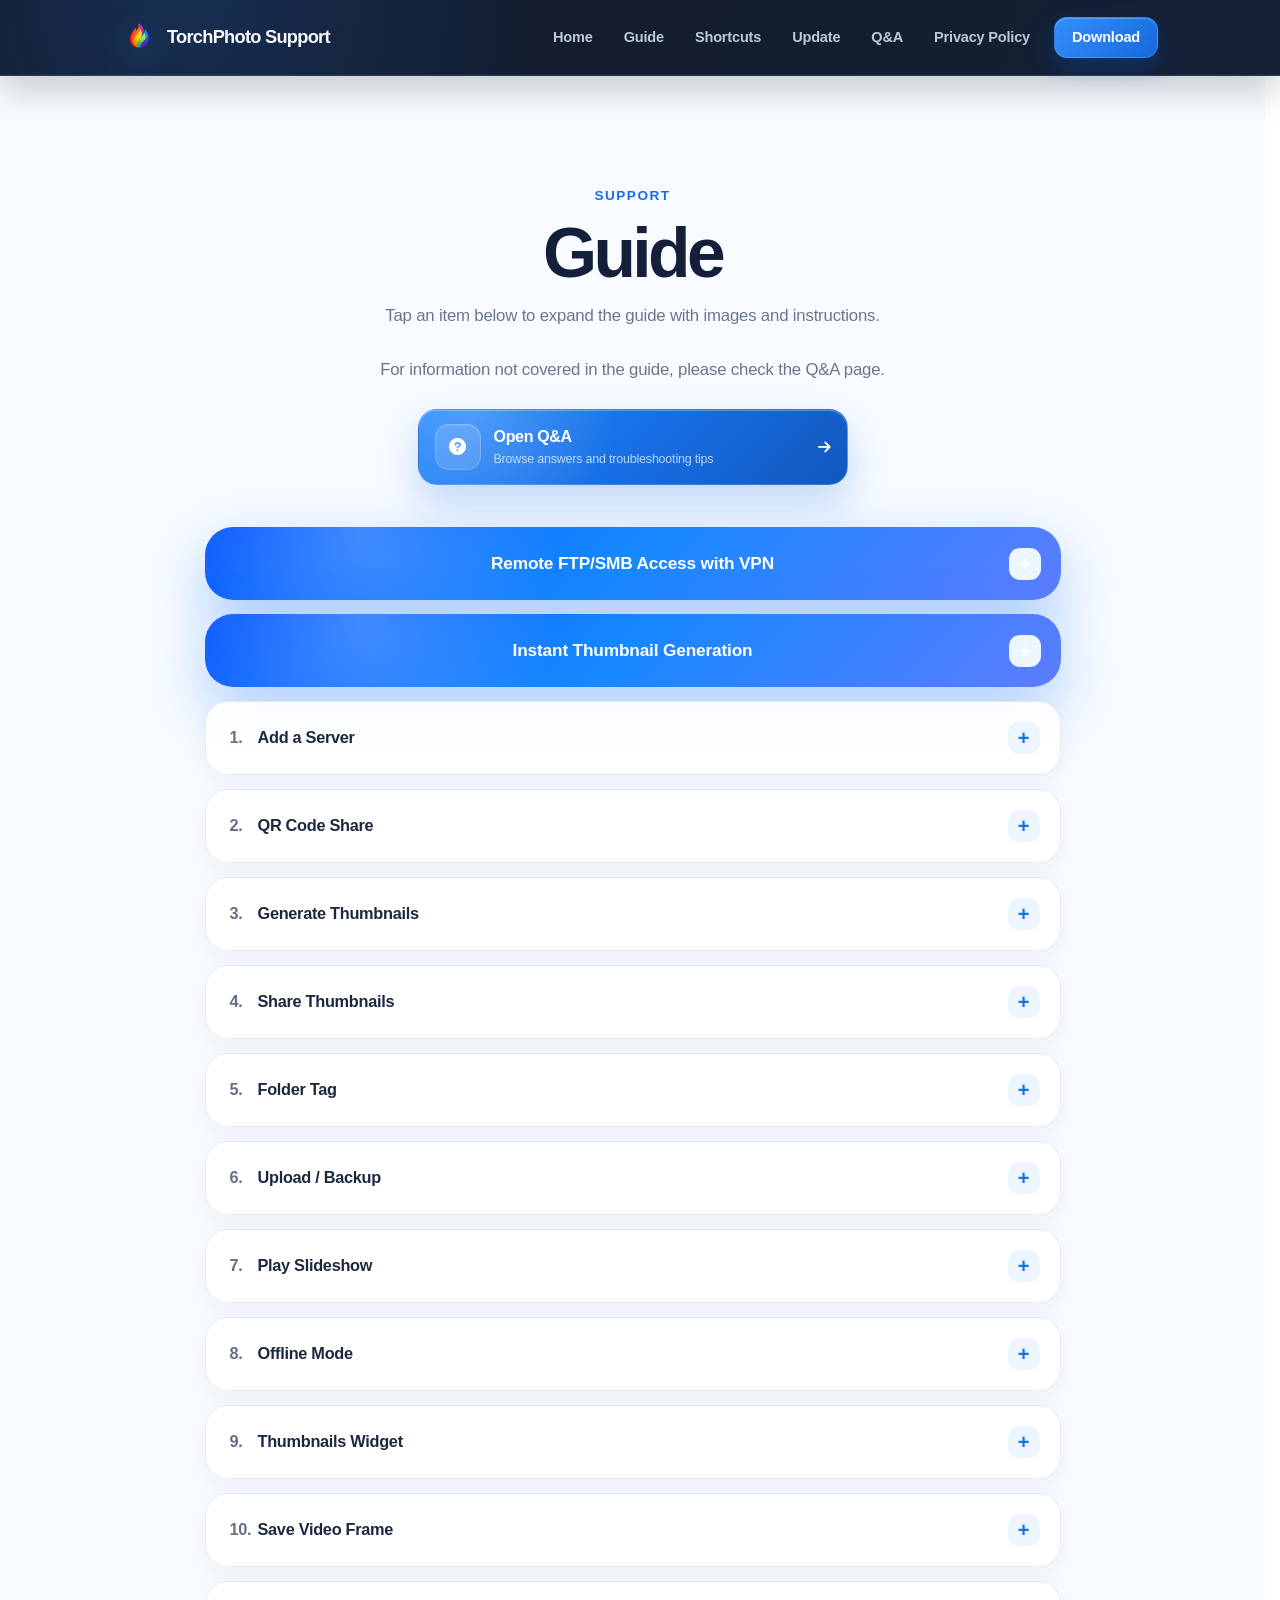
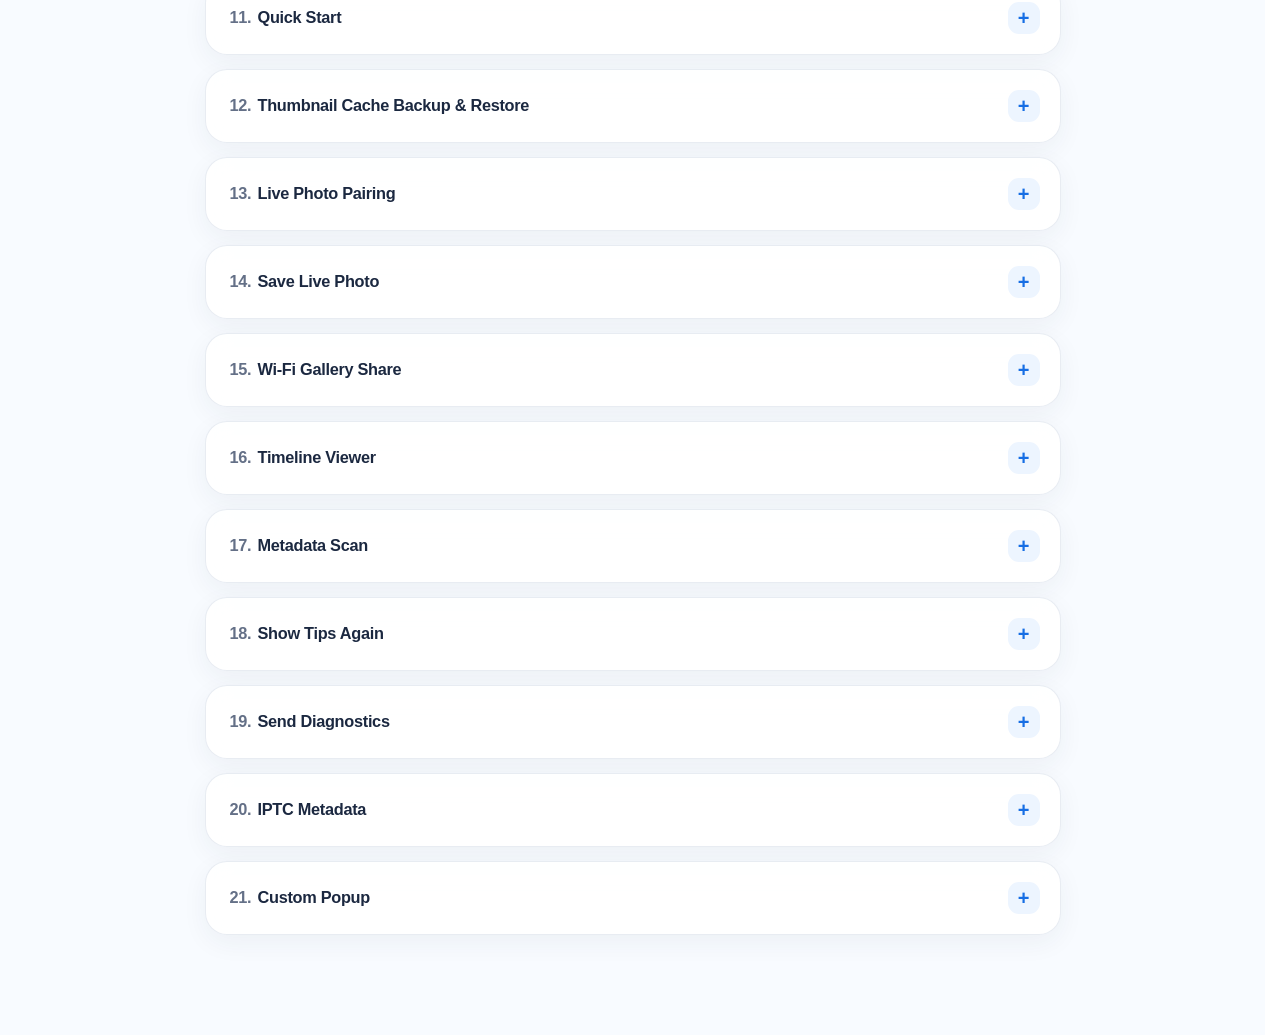
==== commit 979b5051: "Add files via upload" ====
--- a/guide.html
+++ b/guide.html
@@ -4,16 +4,16 @@
     <meta charset="UTF-8">
     <meta name="viewport" content="width=device-width, initial-scale=1.0">
     <title>Guide - TorchPhoto</title>
-    <meta name="description" content="Learn how to connect servers, generate thumbnails, use Timeline Viewer and Metadata Scan, browse offline, send diagnostics, restore tips, and more in TorchPhoto.">
+    <meta name="description" content="Learn how to connect servers, generate thumbnails, use Timeline Viewer, view IPTC and EXIF metadata, configure Custom Popup, browse offline, and more in TorchPhoto.">
     <link rel="canonical" href="https://torchphoto.com/guide.html">
     <meta property="og:type" content="article">
     <meta property="og:title" content="TorchPhoto Guide">
-    <meta property="og:description" content="Learn how to connect servers, generate thumbnails, use Timeline Viewer and Metadata Scan, browse offline, send diagnostics, restore tips, and more in TorchPhoto.">
+    <meta property="og:description" content="Learn how to connect servers, generate thumbnails, use Timeline Viewer, view IPTC and EXIF metadata, configure Custom Popup, browse offline, and more in TorchPhoto.">
     <meta property="og:image" content="https://torchphoto.com/main.jpg">
     <meta property="og:url" content="https://torchphoto.com/guide.html">
     <meta name="twitter:card" content="summary_large_image">
     <meta name="twitter:title" content="TorchPhoto Guide">
-    <meta name="twitter:description" content="Connect servers, generate thumbnails, use Timeline Viewer and Metadata Scan, and learn TorchPhoto's gallery features.">
+    <meta name="twitter:description" content="Connect servers, view IPTC and EXIF metadata, configure Custom Popup, and learn TorchPhoto's gallery features.">
     <meta name="twitter:image" content="https://torchphoto.com/main.jpg">
     <link rel="stylesheet" href="style.css">
     <link rel="stylesheet" href="https://cdnjs.cloudflare.com/ajax/libs/font-awesome/6.0.0/css/all.min.css">
@@ -64,7 +64,10 @@
                 <details class="guide-item" id="vpn-ftp-security">
                     <summary>Remote FTP/SMB Access with VPN</summary>
                     <div class="guide-content">
-                        <div class="guide-body">
+                        <div class="guide-body guide-body--text">
+                            <div class="guide-feature-icon" aria-hidden="true">
+                                <i class="fas fa-shield-halved"></i>
+                            </div>
                             <div class="guide-copy">
                                 <h3>Use a VPN for Remote FTP Access</h3>
                                 <p>FTP can send login information and file data without encryption, depending on the server configuration. If you need to use FTP from outside your home or office, avoid exposing the FTP port directly to the public internet. Connect to your home or NAS network through a <b>VPN</b> first, then add the FTP server in TorchPhoto using its internal LAN address.</p>
@@ -84,7 +87,10 @@
                 <details class="guide-item" id="instant-thumbnail-generation">
                     <summary>Instant Thumbnail Generation</summary>
                     <div class="guide-content">
-                        <div class="guide-body">
+                        <div class="guide-body guide-body--text">
+                            <div class="guide-feature-icon" aria-hidden="true">
+                                <i class="fas fa-bolt"></i>
+                            </div>
                             <div class="guide-copy">
                                 <h3>How Instant Thumbnails Work</h3>
                                 <p>Instant thumbnail generation lets TorchPhoto create thumbnails quickly without downloading the full original file from your server. TorchPhoto reads only enough original data to build a preview, so large folders can be prepared faster and with less waiting.</p>
@@ -388,7 +394,10 @@
                 <details class="guide-item" id="timeline-viewer">
                     <summary><span class="guide-number">16.</span> Timeline Viewer</summary>
                     <div class="guide-content">
-                        <div class="guide-body">
+                        <div class="guide-body guide-body--text">
+                            <div class="guide-feature-icon" aria-hidden="true">
+                                <i class="fas fa-calendar-days"></i>
+                            </div>
                             <div class="guide-copy">
                                 <h3>Browse Generated Thumbnails by Date or Location</h3>
                                 <p>Tap the Timeline Viewer button on the server list to browse generated thumbnails across your registered servers. Choose <b>Year</b>, <b>Month</b>, or <b>Day</b> to change the date grouping, or choose <b>Location</b> to explore items that contain GPS metadata on a map.</p>
@@ -410,7 +419,10 @@
                 <details class="guide-item" id="metadata-scan">
                     <summary><span class="guide-number">17.</span> Metadata Scan</summary>
                     <div class="guide-content">
-                        <div class="guide-body">
+                        <div class="guide-body guide-body--text">
+                            <div class="guide-feature-icon" aria-hidden="true">
+                                <i class="fas fa-magnifying-glass-location"></i>
+                            </div>
                             <div class="guide-copy">
                                 <h3>Update Capture Dates and Locations for Existing Thumbnails</h3>
                                 <p>On the server list, <b>long-press the Timeline Viewer button</b>. TorchPhoto first prepares the list of eligible items, then opens Metadata Scan and begins working. You can cancel during preparation. The scan includes photos and videos that already have generated thumbnails; it does not crawl every original file on the server or add items that have no thumbnail.</p>
@@ -430,7 +442,10 @@
                 <details class="guide-item" id="reset-tips">
                     <summary><span class="guide-number">18.</span> Show Tips Again</summary>
                     <div class="guide-content">
-                        <div class="guide-body">
+                        <div class="guide-body guide-body--text">
+                            <div class="guide-feature-icon" aria-hidden="true">
+                                <i class="fas fa-lightbulb"></i>
+                            </div>
                             <div class="guide-copy">
                                 <h3>Reset Feature Tips</h3>
                                 <p>If you dismissed a TorchPhoto tip and want to see it again, open <b>Settings</b>, scroll to the bottom, and tap <b>Reset Tips</b>. Tips for the related features will appear again the next time you enter their screens or perform their actions.</p>
@@ -448,7 +463,10 @@
                 <details class="guide-item" id="send-diagnostics">
                     <summary><span class="guide-number">19.</span> Send Diagnostics</summary>
                     <div class="guide-content">
-                        <div class="guide-body">
+                        <div class="guide-body guide-body--text">
+                            <div class="guide-feature-icon" aria-hidden="true">
+                                <i class="fas fa-bug"></i>
+                            </div>
                             <div class="guide-copy">
                                 <h3>Help Improve TorchPhoto When a Diagnostic Notice Appears</h3>
                                 <p>If TorchPhoto detects diagnostic information that may help explain an error, a diagnostic item can appear in <b>Settings</b>. Please tap <b>Send Error</b> whenever possible. TorchPhoto prepares a feedback email with the diagnostic report attached so the problem can be investigated and improved. Review the prepared email, add any helpful details about what you were doing, and send it.</p>
@@ -457,6 +475,50 @@
                                     <li>Open the diagnostic item shown in Settings</li>
                                     <li>Tap Send Error and review the prepared feedback email</li>
                                     <li>Add the steps that led to the problem, then send the email</li>
+                                </ul>
+                            </div>
+                        </div>
+                    </div>
+                </details>
+
+                <details class="guide-item" id="iptc-metadata">
+                    <summary><span class="guide-number">20.</span> IPTC Metadata</summary>
+                    <div class="guide-content">
+                        <div class="guide-body guide-body--text">
+                            <div class="guide-feature-icon" aria-hidden="true">
+                                <i class="fas fa-tags"></i>
+                            </div>
+                            <div class="guide-copy">
+                                <h3>View and Organize EXIF and IPTC Information</h3>
+                                <p>Long-press a supported photo or video in the viewer to open its metadata. TorchPhoto displays the information that is actually embedded in the file, including available file details, EXIF camera data, capture date, location information, and IPTC fields such as title, headline, description, keywords, creator, credit, copyright, and location names. EXIF and IPTC labels help identify the source of each field.</p>
+                                <p>An IPTC title is not the same as the media filename, and IPTC information is separate from TorchPhoto's own caption feature. If a file does not contain a particular field, TorchPhoto leaves it out rather than inventing a value. Viewing and organizing metadata in TorchPhoto does not modify the original file on your server.</p>
+                                <p>Use the edit button beside the metadata close button to choose which EXIF, IPTC, file, and location fields are visible. Drag the fields to arrange them in the order you want. These display preferences are saved as app data and are included in TorchPhoto's supported backup and restore process.</p>
+                                <ul>
+                                    <li>Long-press supported media to open the metadata view</li>
+                                    <li>Use the EXIF and IPTC labels to identify each type of information</li>
+                                    <li>Open Edit to show, hide, and reorder metadata fields</li>
+                                </ul>
+                            </div>
+                        </div>
+                    </div>
+                </details>
+
+                <details class="guide-item" id="custom-popup">
+                    <summary><span class="guide-number">21.</span> Custom Popup</summary>
+                    <div class="guide-content">
+                        <div class="guide-body guide-body--text">
+                            <div class="guide-feature-icon" aria-hidden="true">
+                                <i class="fas fa-message"></i>
+                            </div>
+                            <div class="guide-copy">
+                                <h3>Display Selected Metadata Directly in the Viewer</h3>
+                                <p>Open <b>Settings</b> and enable <b>Custom Popup</b>, then open its popup settings. The feature is off by default on a new installation. Choose the metadata fields to display and arrange their order. Each field can use a custom display title and font size. You can also set a temporary display duration or keep the popup visible, adjust its background transparency and text shadow, and decide whether it appears after TimeMapStamp.</p>
+                                <p>Lock Position places the popup at the Top Left or Top Right of the media's actual displayed area and applies the matching text alignment automatically. When Lock Position is off, press and hold only the popup box in the viewer, then drag it to the desired location. TorchPhoto remembers the saved position. Quickly double-tap the popup to hide it.</p>
+                                <p>The popup appears after the original media and its metadata are ready in supported image, video, GIF, APNG, animated WebP, and AVIF viewers. Starting to zoom hides it for the current item so it does not cover the enlarged media. The popup does not replace the full metadata view opened by long-pressing the viewer, and its settings do not modify the original file.</p>
+                                <ul>
+                                    <li>Go to Settings, enable Custom Popup, and open Popup Settings</li>
+                                    <li>Choose fields, titles, sizes, timing, transparency, shadow, and position</li>
+                                    <li>Long-press the popup to move it when unlocked, or double-tap it to hide it</li>
                                 </ul>
                             </div>
                         </div>
--- a/style.css
+++ b/style.css
@@ -2679,6 +2679,63 @@
             -webkit-backdrop-filter: blur(16px);
         }
 
+        .home-page-body .pro-details-cta {
+            width: 100%;
+            min-height: 94px;
+            margin-top: 24px;
+            padding: 22px 28px;
+            display: flex;
+            align-items: center;
+            justify-content: space-between;
+            gap: 24px;
+            color: #ffffff;
+            text-decoration: none;
+            border: 1px solid rgba(255, 255, 255, 0.26);
+            border-radius: 26px;
+            background: linear-gradient(135deg, #2587ff 0%, #176ee4 54%, #1257bd 100%);
+            box-shadow: 0 22px 54px rgba(23, 110, 228, 0.27), inset 0 1px 0 rgba(255, 255, 255, 0.28);
+            transition: transform 0.25s var(--ease-smooth), box-shadow 0.25s ease, background 0.25s ease;
+        }
+
+        .home-page-body .pro-details-cta:hover {
+            color: #ffffff;
+            transform: translateY(-3px);
+            background: linear-gradient(135deg, #3491ff 0%, #1c73ec 54%, #155fc9 100%);
+            box-shadow: 0 28px 64px rgba(23, 110, 228, 0.34), inset 0 1px 0 rgba(255, 255, 255, 0.32);
+        }
+
+        .home-page-body .pro-details-cta:focus-visible {
+            outline: 3px solid rgba(37, 135, 255, 0.34);
+            outline-offset: 4px;
+        }
+
+        .home-page-body .pro-details-cta strong,
+        .home-page-body .pro-details-cta small {
+            display: block;
+        }
+
+        .home-page-body .pro-details-cta strong {
+            font-size: clamp(1.08rem, 2vw, 1.28rem);
+            letter-spacing: -0.02em;
+        }
+
+        .home-page-body .pro-details-cta small {
+            margin-top: 5px;
+            color: rgba(255, 255, 255, 0.82);
+            font-size: 0.9rem;
+            line-height: 1.5;
+        }
+
+        .home-page-body .pro-details-cta > i {
+            flex: 0 0 auto;
+            font-size: 1.2rem;
+            transition: transform 0.25s var(--ease-smooth);
+        }
+
+        .home-page-body .pro-details-cta:hover > i {
+            transform: translateX(5px);
+        }
+
         .home-page-body .plan-matrix-head,
 
 
@@ -2858,6 +2915,16 @@
 
             .home-page-body .plan-matrix {
                 border-radius: 26px;
+            }
+
+            .home-page-body .pro-details-cta {
+                min-height: 86px;
+                padding: 19px 20px;
+                border-radius: 22px;
+            }
+
+            .home-page-body .pro-details-cta small {
+                font-size: 0.82rem;
             }
         }
 
@@ -4876,6 +4943,76 @@
     }
 }
 
+/* Guide entries that intentionally do not use screenshots */
+.guide-body--text {
+    grid-template-columns: 68px minmax(0, 1fr);
+    align-items: start;
+    gap: 22px;
+    width: min(100%, 850px);
+    margin-inline: auto;
+}
+
+.guide-body--text .guide-copy {
+    min-width: 0;
+}
+
+.guide-feature-icon {
+    width: 64px;
+    height: 64px;
+    display: grid;
+    place-items: center;
+    color: #ffffff;
+    font-size: 1.45rem;
+    border: 1px solid rgba(255, 255, 255, 0.62);
+    border-radius: 20px;
+    background: linear-gradient(145deg, #2789ff, #555de8);
+    box-shadow: 0 14px 30px rgba(39, 108, 232, 0.22), inset 0 1px 0 rgba(255, 255, 255, 0.28);
+}
+
+#metadata-scan .guide-feature-icon {
+    background: linear-gradient(145deg, #24a8ff, #6b5cf6);
+}
+
+#reset-tips .guide-feature-icon {
+    background: linear-gradient(145deg, #ffb52e, #ff7d3c);
+}
+
+#send-diagnostics .guide-feature-icon {
+    background: linear-gradient(145deg, #ff625f, #e84074);
+}
+
+:is(#vpn-ftp-security, #instant-thumbnail-generation) .guide-feature-icon {
+    margin: 0 auto 18px;
+    color: #ffffff;
+    border-color: rgba(255, 255, 255, 0.3);
+    background: rgba(255, 255, 255, 0.15);
+    box-shadow: inset 0 1px 0 rgba(255, 255, 255, 0.2), 0 12px 28px rgba(10, 59, 158, 0.2);
+    backdrop-filter: blur(14px);
+}
+
+@media (max-width: 640px) {
+    .guide-body--text {
+        grid-template-columns: minmax(0, 1fr);
+        gap: 14px;
+    }
+
+    .guide-feature-icon {
+        width: 48px;
+        height: 48px;
+        margin-bottom: 2px;
+        font-size: 1.08rem;
+        border-radius: 15px;
+    }
+
+    :is(#vpn-ftp-security, #instant-thumbnail-generation) .guide-feature-icon {
+        width: 56px;
+        height: 56px;
+        margin-bottom: 16px;
+        font-size: 1.24rem;
+        border-radius: 18px;
+    }
+}
+
 @media (prefers-reduced-motion: reduce) {
     html {
         scroll-behavior: auto;
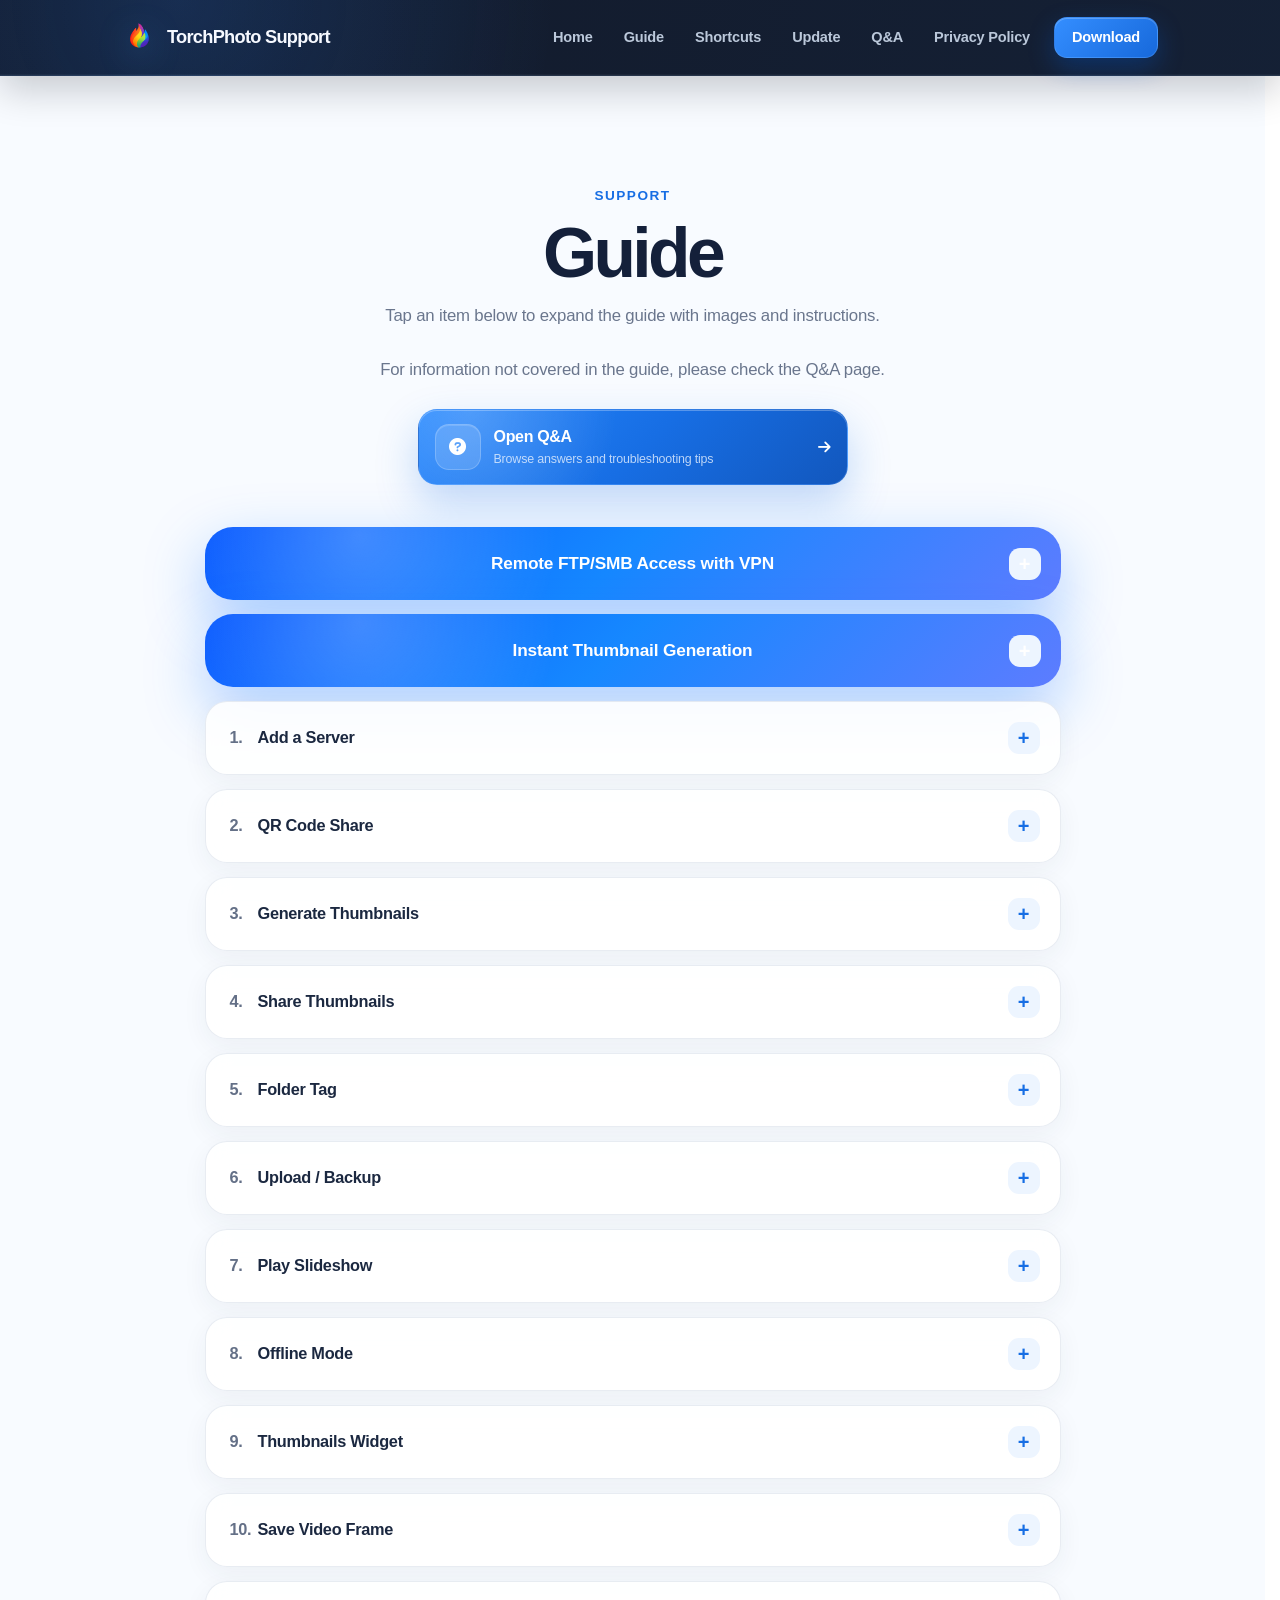
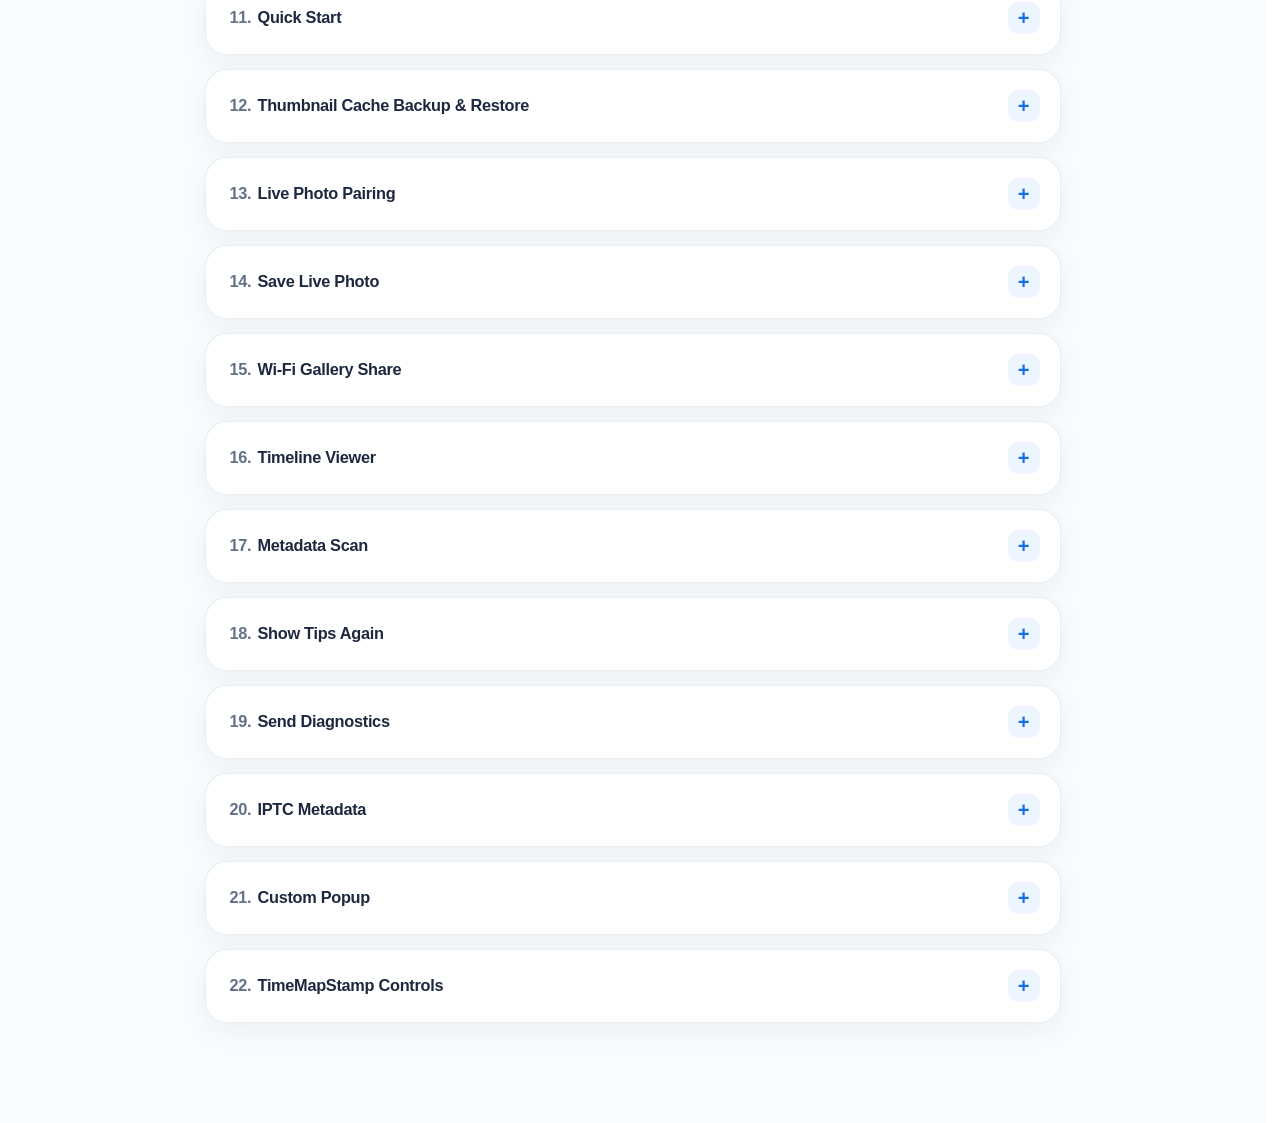
==== commit 01154ebc: "Add files via upload" ====
--- a/guide.html
+++ b/guide.html
@@ -94,11 +94,12 @@
                             <div class="guide-copy">
                                 <h3>How Instant Thumbnails Work</h3>
                                 <p>Instant thumbnail generation lets TorchPhoto create thumbnails quickly without downloading the full original file from your server. TorchPhoto reads only enough original data to build a preview, so large folders can be prepared faster and with less waiting.</p>
-                                <p>You can choose Low or High for instant thumbnail generation. Low prioritizes speed and is the best choice when you want thumbnails as quickly as possible, but a small number of items may fail to generate. High is slower than Low, but it can slightly improve the success rate for files that need more data to create a thumbnail.</p>
+                                <p>You can choose Low, High, or Ultra for instant thumbnail generation. Low prioritizes speed and is the best choice when you want thumbnails as quickly as possible, but a small number of items may fail to generate. High reads more source data to improve the success rate. Ultra reads the most source data and may take longer, but it can further improve the chance of creating thumbnails for difficult files. All three options produce thumbnails with the same final dimensions and storage quality.</p>
                                 <p>If an instant thumbnail still fails, you can generate it later with TorchPhoto's high-quality thumbnail improvement feature. Thumbnail improvement creates standard high-quality TorchPhoto thumbnails without the instant-thumbnail limitations, so failed instant thumbnails can still be completed reliably.</p>
                                 <ul>
                                     <li><b>Low:</b> fastest instant thumbnail generation, with a chance that some thumbnails may fail</li>
-                                    <li><b>High:</b> slower than Low, but can slightly increase thumbnail generation success</li>
+                                    <li><b>High:</b> reads more source data than Low to increase thumbnail generation success</li>
+                                    <li><b>Ultra:</b> reads the most source data and may take longer, but offers the best chance for difficult files</li>
                                     <li><b>Recommended flow:</b> start with instant thumbnails, then use thumbnail improvement for failed items or thumbnails that need better detail</li>
                                 </ul>
                             </div>
@@ -524,6 +525,29 @@
                         </div>
                     </div>
                 </details>
+
+                <details class="guide-item" id="timemapstamp-controls">
+                    <summary><span class="guide-number">22.</span> TimeMapStamp Controls</summary>
+                    <div class="guide-content">
+                        <div class="guide-body guide-body--text">
+                            <div class="guide-feature-icon" aria-hidden="true">
+                                <i class="fas fa-clock"></i>
+                            </div>
+                            <div class="guide-copy">
+                                <h3>Show, Hide, and Explore from TimeMapStamp</h3>
+                                <p>When TimeMapStamp is enabled and usable information is available, it appears when the viewer opens and remains visible until you hide it. Briefly tap the information card or mini map to hide it. While it is hidden, tap the lower area of the screen to show it again. The state you choose is preserved as you swipe between photos and videos, and the interaction does not prevent the viewer's normal swipe gestures.</p>
+                                <p>In PRO, long-press the time area to open the daily timeline for that date, or long-press the mini map to open the location-based timeline for that place. In FREE, long-pressing the mini map opens the location in the Maps app. These visibility and long-press actions provide subtle haptic feedback.</p>
+                                <p>The first time you hide TimeMapStamp, a short guide explains these controls. Choose not to show it again if you no longer need it. To view the guide later, open Settings and use Reset Tips.</p>
+                                <ul>
+                                    <li>Briefly tap TimeMapStamp to hide it</li>
+                                    <li>Tap the lower area of the screen to show it again</li>
+                                    <li>In PRO, long-press the time or mini map to open the matching timeline</li>
+                                    <li>In FREE, long-press the mini map to open the location in Maps</li>
+                                </ul>
+                            </div>
+                        </div>
+                    </div>
+                </details>
 				
             </div>
         </div>
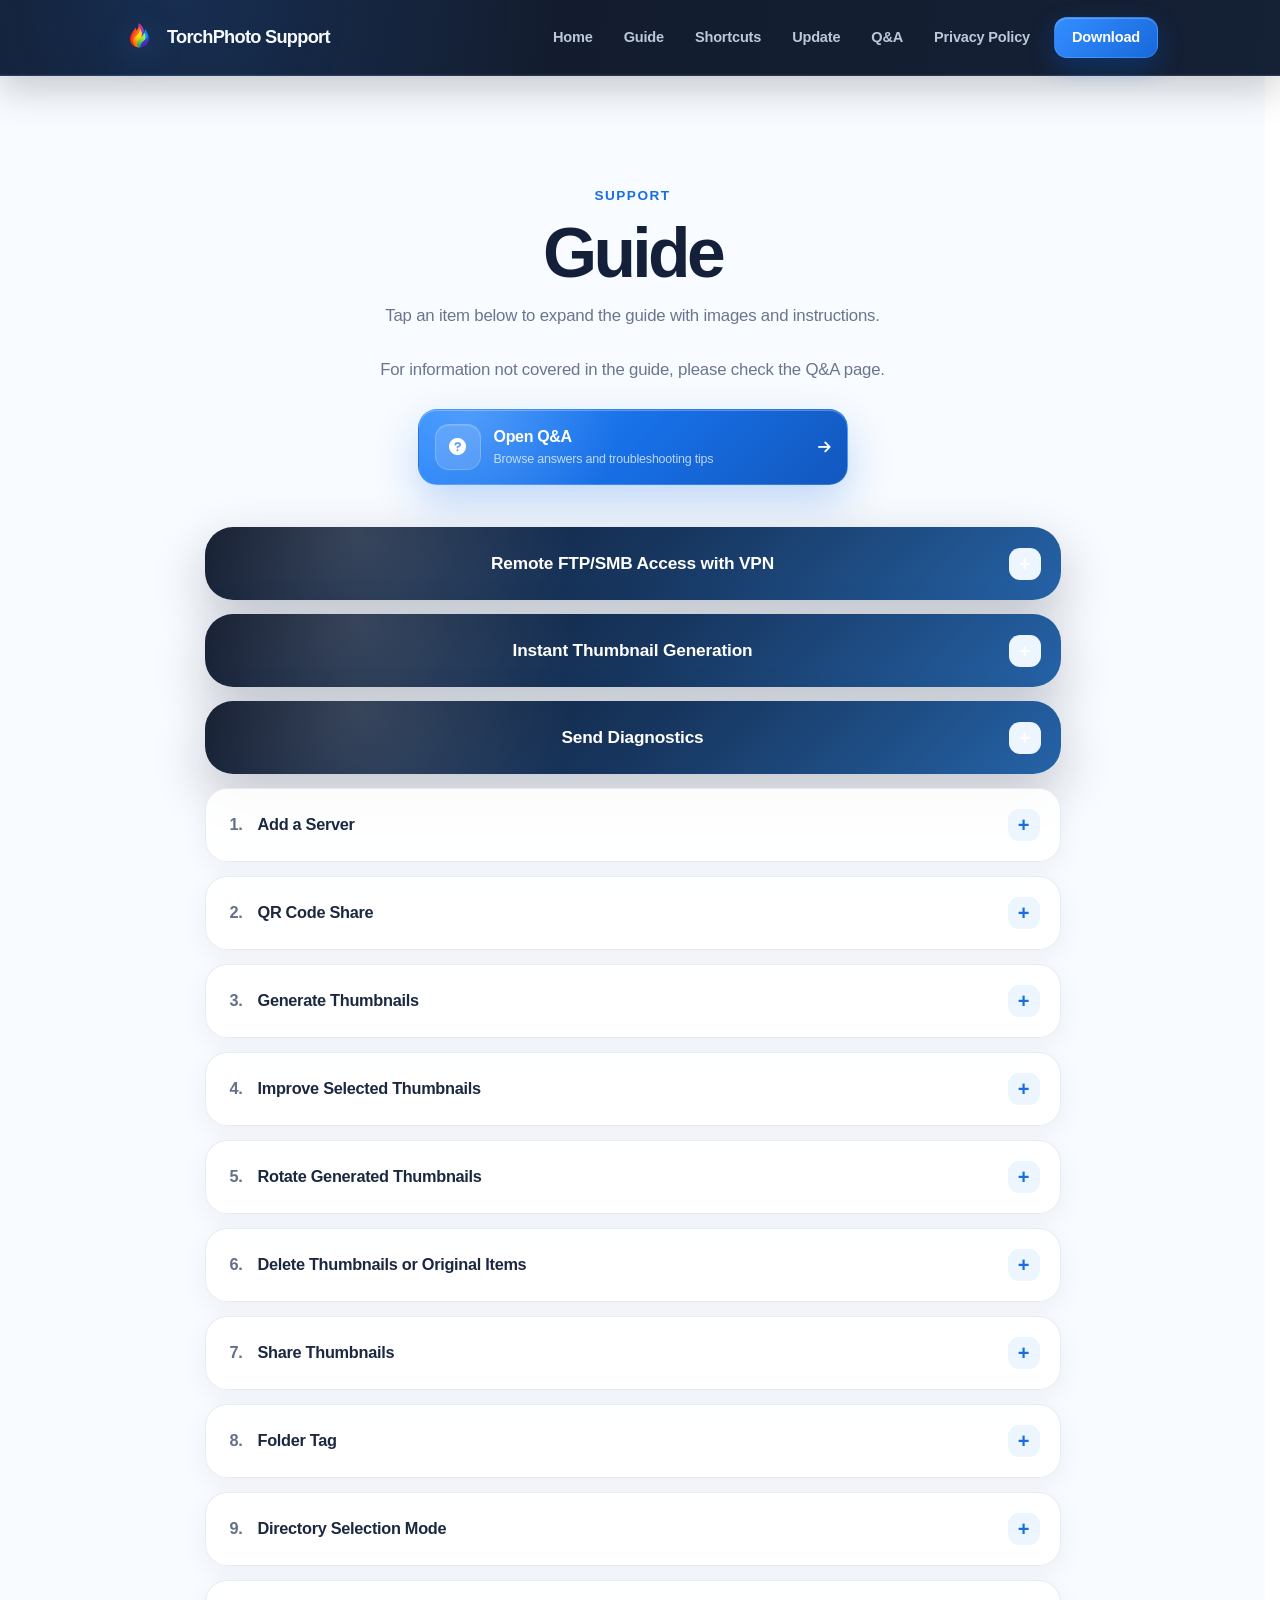
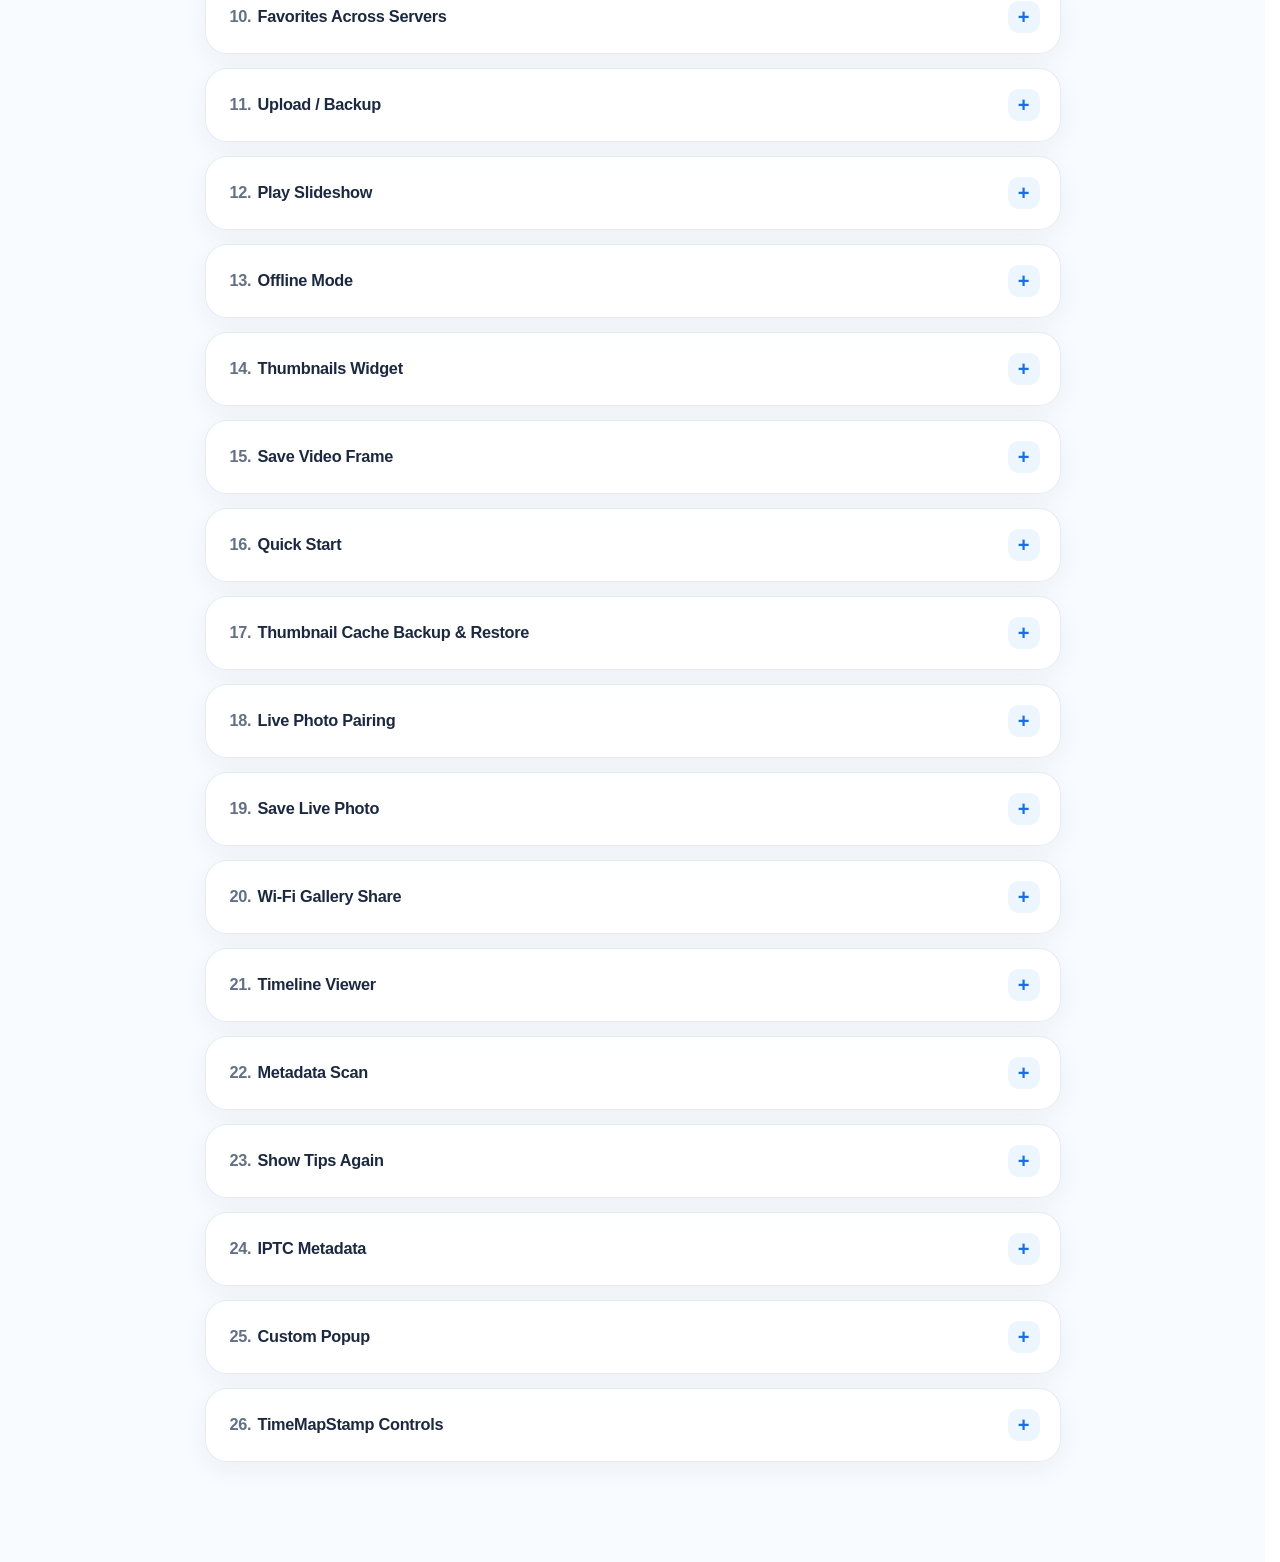
==== commit ab8d0f50: "Add files via upload" ====
--- a/guide.html
+++ b/guide.html
@@ -66,9 +66,10 @@
                     <div class="guide-content">
                         <div class="guide-body guide-body--text">
                             <div class="guide-feature-icon" aria-hidden="true">
-                                <i class="fas fa-shield-halved"></i>
-                            </div>
-                            <div class="guide-copy">
+                                <i class="fas fa-shield"></i>
+                            </div>
+                            <div class="guide-copy">
+                                <p><b>Note:</b> This is one recommended security approach for using FTP or SMB from outside your local network. It is not a required TorchPhoto setup, so treat it as practical reference guidance and choose the method that best fits your own server and network environment.</p>
                                 <h3>Use a VPN for Remote FTP Access</h3>
                                 <p>FTP can send login information and file data without encryption, depending on the server configuration. If you need to use FTP from outside your home or office, avoid exposing the FTP port directly to the public internet. Connect to your home or NAS network through a <b>VPN</b> first, then add the FTP server in TorchPhoto using its internal LAN address.</p>
                                 <p>SMB is also usually best kept inside a local network. If your NAS supports SMB and your VPN allows access to devices on the home LAN, you can connect through the VPN first and then add the SMB server with its local address instead of opening SMB ports to the internet.</p>
@@ -107,11 +108,32 @@
                     </div>
                 </details>
 
+                <details class="guide-item" id="send-diagnostics">
+                    <summary>Send Diagnostics</summary>
+                    <div class="guide-content">
+                        <div class="guide-body guide-body--text">
+                            <div class="guide-feature-icon" aria-hidden="true">
+                                <i class="fas fa-bug"></i>
+                            </div>
+                            <div class="guide-copy">
+                                <h3>Help Improve TorchPhoto When a Diagnostic Notice Appears</h3>
+                                <p>If TorchPhoto detects diagnostic information that may help explain an error, a diagnostic item can appear in <b>Settings</b>. Please tap <b>Send Error</b> whenever possible. TorchPhoto prepares a feedback email with the diagnostic report attached so the problem can be investigated and improved. Review the prepared email, add any helpful details about what you were doing, and send it.</p>
+                                <p>Diagnostic reports are not uploaded automatically. Choosing <b>Ignore</b> closes the notice without sending a report, so use it only when you do not want to report the issue. Sending the report is the most useful option because the technical context can make an intermittent problem possible to reproduce and fix.</p>
+                                <ul>
+                                    <li>Open the diagnostic item shown in Settings</li>
+                                    <li>Tap Send Error and review the prepared feedback email</li>
+                                    <li>Add the steps that led to the problem, then send the email</li>
+                                </ul>
+                            </div>
+                        </div>
+                    </div>
+                </details>
+
                 <details class="guide-item" id="add-a-server">
                     <summary><span class="guide-number">1.</span> Add a Server</summary>
                     <div class="guide-content">
                         <div class="guide-body">
-                            <img src="Guide1.jpg" alt="Add a Server">
+                            <img src="Guide/Guide1.jpg" alt="Add a Server">
                             <div class="guide-copy">
                                 <h3>How to Add a Server</h3>
                                 <p>Open the add server screen and choose the protocol your server actually uses: FTP, SFTP, SMB, or WebDAV. Enter the address, port, login information, and root path, then test the connection before saving. The root path controls the highest folder TorchPhoto can browse, so it must match the server setup; for SMB, it normally begins with the shared folder name.</p>
@@ -130,7 +152,7 @@
                     <summary><span class="guide-number">2.</span> QR Code Share</summary>
                     <div class="guide-content">
                         <div class="guide-body">
-                            <img src="Guide2.jpg" alt="QR Code Share & Scan">
+                            <img src="Guide/Guide2.jpg" alt="QR Code Share & Scan">
                             <div class="guide-copy">
                                 <h3>QR Code Sharing and Scanning</h3>
                                 <p>A server QR code packages the connection settings needed by another TorchPhoto installation, reducing manual entry of the protocol, address, port, and folder path. Long-press the server, create the QR code, and scan it on the receiving device to review and register the connection.</p>
@@ -149,7 +171,7 @@
                     <summary><span class="guide-number">3.</span> Generate Thumbnails</summary>
                     <div class="guide-content">
                         <div class="guide-body">
-                            <img src="Guide3.jpg" alt="Generate Thumbnails">
+                            <img src="Guide/Guide3.jpg" alt="Generate Thumbnails">
                             <div class="guide-copy">
                                 <h3>Generate Thumbnails</h3>
                                 <p>Thumbnail generation reads supported photos and videos from the current folder—or from the entire registered server when you choose server-wide generation—and creates lightweight previews for gallery browsing. These previews are stored locally as TorchPhoto app data and never modify the original files on your server.</p>
@@ -164,11 +186,70 @@
                     </div>
                 </details>
 
+                <details class="guide-item" id="improve-thumbnails">
+                    <summary><span class="guide-number">4.</span> Improve Selected Thumbnails</summary>
+                    <div class="guide-content">
+                        <div class="guide-body">
+                            <img src="Guide/Guide4.jpg" alt="Improve Selected Thumbnails">
+                            <div class="guide-copy">
+                                <h3>Replace Failed or Incomplete Instant Thumbnails</h3>
+                                <p>Instant Thumbnail Generation reads only part of the source file so previews can be created quickly. Depending on the media file, an instant thumbnail may occasionally appear partially gray or cropped, or it may fail to generate.</p>
+                                <p>Long-press the affected item to select it, then tap <b>Improve Thumbnail</b>. TorchPhoto creates a standard high-quality thumbnail for that selected item using the original media.</p>
+                                <p>The instant-thumbnail failure rate depends on the source files in your library. If you prefer not to use instant thumbnails, turn <b>Instant Thumbnail Generation</b> off in Settings and use TorchPhoto's standard high-quality thumbnail generation instead.</p>
+                                <ul>
+                                    <li>Select an incomplete or failed thumbnail with a long press</li>
+                                    <li>Tap Improve Thumbnail to rebuild it at high quality</li>
+                                    <li>Turn off Instant Thumbnail Generation in Settings when you do not want to use it</li>
+                                </ul>
+                            </div>
+                        </div>
+                    </div>
+                </details>
+
+                <details class="guide-item" id="rotate-thumbnails">
+                    <summary><span class="guide-number">5.</span> Rotate Generated Thumbnails</summary>
+                    <div class="guide-content">
+                        <div class="guide-body">
+                            <img src="Guide/Guide5.jpg" alt="Rotate Generated Thumbnails">
+                            <div class="guide-copy">
+                                <h3>Correct a Thumbnail's Display Orientation</h3>
+                                <p>If a generated thumbnail is displayed in a different orientation from the original photo or video, long-press the item to select it and use <b>Rotate Thumbnail</b>. Repeat the rotation until the preview is shown in the correct direction.</p>
+                                <p>This changes only TorchPhoto's generated thumbnail. It does not rotate or modify the original file stored on your server.</p>
+                                <ul>
+                                    <li>Long-press the item with the incorrect thumbnail orientation</li>
+                                    <li>Tap Rotate Thumbnail until the preview is correct</li>
+                                    <li>The original server file remains unchanged</li>
+                                </ul>
+                            </div>
+                        </div>
+                    </div>
+                </details>
+
+                <details class="guide-item" id="delete-thumbnails-items">
+                    <summary><span class="guide-number">6.</span> Delete Thumbnails or Original Items</summary>
+                    <div class="guide-content">
+                        <div class="guide-body">
+                            <img src="Guide/Guide6.jpg" alt="Delete Thumbnails or Original Items">
+                            <div class="guide-copy">
+                                <h3>Choose Carefully Between Thumbnail and Item Deletion</h3>
+                                <p><b>Delete Thumbnail</b> removes only the generated thumbnail stored by TorchPhoto. The original file remains on the server and its thumbnail can be generated again later.</p>
+                                <p><b>Delete Item</b> removes both the generated thumbnail and the original file from the server. Check the selected items carefully before confirming because server-side deletion may not be recoverable.</p>
+                                <p>For PRO users with Video Pairing enabled, deleting a paired Live Photo item also deletes its matching video file from the server.</p>
+                                <ul>
+                                    <li>Use Delete Thumbnail to remove only TorchPhoto's generated preview</li>
+                                    <li>Use Delete Item only when the original server file should also be deleted</li>
+                                    <li>Paired Live Photo videos are deleted together when Video Pairing is enabled in PRO</li>
+                                </ul>
+                            </div>
+                        </div>
+                    </div>
+                </details>
+
                 <details class="guide-item" id="share-thumbnails">
-                    <summary><span class="guide-number">4.</span> Share Thumbnails</summary>
-                    <div class="guide-content">
-                        <div class="guide-body">
-                            <img src="Guide4.jpg" alt="Share Thumbnails">
+                    <summary><span class="guide-number">7.</span> Share Thumbnails</summary>
+                    <div class="guide-content">
+                        <div class="guide-body">
+                            <img src="Guide/Guide7.jpg" alt="Share Thumbnails">
                             <div class="guide-copy">
                                 <h3>Share Thumbnails</h3>
                                 <p>Thumbnail Share collects generated preview images into one lightweight zip file while preserving the server's folder structure. It is designed for quick selection, review, or sample delivery when sending every full-resolution original would be unnecessarily large.</p>
@@ -184,10 +265,10 @@
                 </details>
 
                 <details class="guide-item" id="viewer-organization">
-                    <summary><span class="guide-number">5.</span> Folder Tag</summary>
-                    <div class="guide-content">
-                        <div class="guide-body">
-                            <img src="Guide5.jpg" alt="Viewer & Organization">
+                    <summary><span class="guide-number">8.</span> Folder Tag</summary>
+                    <div class="guide-content">
+                        <div class="guide-body">
+                            <img src="Guide/Guide8.jpg" alt="Folder Tag">
                             <div class="guide-copy">
                                 <h3>Folder Tag Feature</h3>
                                 <p>Folder tags are labels stored by TorchPhoto to help you find important server folders without changing the folders themselves. Tap a folder name, enter one or more tags separated by commas, and later search those tags from the server list screen.</p>
@@ -202,11 +283,49 @@
                     </div>
                 </details>
 
+                <details class="guide-item" id="directory-selection-mode">
+                    <summary><span class="guide-number">9.</span> Directory Selection Mode</summary>
+                    <div class="guide-content">
+                        <div class="guide-body">
+                            <img src="Guide/Guide9.jpg" alt="Directory Selection Mode">
+                            <div class="guide-copy">
+                                <h3>Select One Item or the Entire Directory</h3>
+                                <p>In Directory View, long-press an item to enter selection mode and select that one item. If you continue holding a little longer, TorchPhoto selects every item in the current directory.</p>
+                                <p>Release when the single item becomes selected if you want to work with only that item. Keep holding until the full-directory selection appears when you want to apply the same action to everything shown in the directory.</p>
+                                <ul>
+                                    <li>Long-press and release to select one item</li>
+                                    <li>Continue holding slightly longer to select all items in the directory</li>
+                                    <li>Review the selection before running a batch action</li>
+                                </ul>
+                            </div>
+                        </div>
+                    </div>
+                </details>
+
+                <details class="guide-item" id="favorites">
+                    <summary><span class="guide-number">10.</span> Favorites Across Servers</summary>
+                    <div class="guide-content">
+                        <div class="guide-body">
+                            <img src="Guide/Guide10.jpg" alt="Favorites Across Servers">
+                            <div class="guide-copy">
+                                <h3>Keep Important Items Together</h3>
+                                <p>Select one or more items in Directory View, then tap the <b>Star</b> button to add them to Favorites. Open the <b>Favorites</b> button on the server list to see your saved items together in one convenient view.</p>
+                                <p>Favorites can combine items from different registered servers even when those servers use different protocols, including FTP, SFTP, SMB, and WebDAV. Each original remains on its own server, so that server must still be reachable when you open or use the full file.</p>
+                                <ul>
+                                    <li>Select items and tap the Star button</li>
+                                    <li>Open Favorites from the server list</li>
+                                    <li>Browse favorite items from different server protocols in one place</li>
+                                </ul>
+                            </div>
+                        </div>
+                    </div>
+                </details>
+
                 <details class="guide-item" id="upload-backup">
-                    <summary><span class="guide-number">6.</span> Upload / Backup</summary>
-                    <div class="guide-content">
-                        <div class="guide-body">
-                            <img src="Guide6.jpg" alt="Upload / Backup">
+                    <summary><span class="guide-number">11.</span> Upload / Backup</summary>
+                    <div class="guide-content">
+                        <div class="guide-body">
+                            <img src="Guide/Guide11.jpg" alt="Upload / Backup">
                             <div class="guide-copy">
                                 <h3>Upload and Backup</h3>
                                 <p>Upload sends selected photos and videos from your iPhone directly to a folder inside the registered FTP, SFTP, SMB, or WebDAV root. Choose the destination folder before starting; TorchPhoto can create a new folder when the server protocol and account permissions allow it. Successful uploads can also generate thumbnails automatically, so the new items are ready for gallery browsing.</p>
@@ -222,10 +341,10 @@
                 </details>
 
                 <details class="guide-item" id="play-slideshow">
-                    <summary><span class="guide-number">7.</span> Play Slideshow</summary>
-                    <div class="guide-content">
-                        <div class="guide-body">
-                            <img src="Guide7.jpg" alt="Play Slideshow">
+                    <summary><span class="guide-number">12.</span> Play Slideshow</summary>
+                    <div class="guide-content">
+                        <div class="guide-body">
+                            <img src="Guide/Guide12.jpg" alt="Play Slideshow">
                             <div class="guide-copy">
                                 <h3>Play Slideshow</h3>
                                 <p>Slideshow turns the photos stored on a selected server into automatic album-style playback. Long-press the server item to start, then set the playback interval and choose how the images fill the screen. TorchPhoto remembers slideshow settings separately for each server.</p>
@@ -241,10 +360,10 @@
                 </details>
 
                 <details class="guide-item" id="offline-mode">
-                    <summary><span class="guide-number">8.</span> Offline Mode</summary>
-                    <div class="guide-content">
-                        <div class="guide-body">
-                            <img src="Guide8.jpg" alt="Offline Mode">
+                    <summary><span class="guide-number">13.</span> Offline Mode</summary>
+                    <div class="guide-content">
+                        <div class="guide-body">
+                            <img src="Guide/Guide13.jpg" alt="Offline Mode">
                             <div class="guide-copy">
                                 <h3>Offline Mode</h3>
                                 <p>Offline Mode uses the generated thumbnail cache and remembered folder structure to let you browse prepared server galleries when the server is powered off or the network is unavailable. Generate thumbnails while connected before traveling or entering an area with an unstable connection.</p>
@@ -260,10 +379,10 @@
                 </details>
 
                 <details class="guide-item" id="thumbnails-widget">
-                    <summary><span class="guide-number">9.</span> Thumbnails Widget</summary>
-                    <div class="guide-content">
-                        <div class="guide-body">
-                            <img src="Guide9.jpg" alt="Thumbnails Widget">
+                    <summary><span class="guide-number">14.</span> Thumbnails Widget</summary>
+                    <div class="guide-content">
+                        <div class="guide-body">
+                            <img src="Guide/Guide14.jpg" alt="Thumbnails Widget">
                             <div class="guide-copy">
                                 <h3>Thumbnail Widget</h3>
                                 <p>The widget displays generated photo thumbnails from the server and folder selected in TorchPhoto's widget settings. It reads the local thumbnail cache, so it can continue showing prepared images even when the server or internet connection is unavailable.</p>
@@ -279,10 +398,10 @@
                 </details>
 
                 <details class="guide-item" id="save-video-frame">
-                    <summary><span class="guide-number">10.</span> Save Video Frame</summary>
-                    <div class="guide-content">
-                        <div class="guide-body">
-                            <img src="Guide10.jpg" alt="Save Video Frame">
+                    <summary><span class="guide-number">15.</span> Save Video Frame</summary>
+                    <div class="guide-content">
+                        <div class="guide-body">
+                            <img src="Guide/Guide15.jpg" alt="Save Video Frame">
                             <div class="guide-copy">
                                 <h3>Save Video Frame</h3>
                                 <p>Move to the moment you want in a server video, then long-press the video to open its metadata view. The frame section at the bottom lets you save the selected moment as an image while preserving the source video's resolution. The original video on the server is not changed.</p>
@@ -298,10 +417,10 @@
                 </details>
 				
                 <details class="guide-item" id="Quick-Start">
-					<summary><span class="guide-number">11.</span> Quick Start</summary>
+					<summary><span class="guide-number">16.</span> Quick Start</summary>
 						<div class="guide-content">
 							<div class="guide-body">
-								<img src="Guide11.jpg" alt="Quick Start">
+								<img src="Guide/Guide16.jpg" alt="Quick Start">
 								<div class="guide-copy">
 									<h3>Quick Start</h3>
 									<p>Quick Start is a PRO-only launch option that skips the logo screen and opens the server list immediately. Enable it in Settings when TorchPhoto is mainly used to reach an existing server as quickly as possible.</p>
@@ -317,10 +436,10 @@
                 </details>				
 				
                 <details class="guide-item" id="Thumbnail-Cache-Backup-&-Restore">
-					<summary><span class="guide-number">12.</span> Thumbnail Cache Backup & Restore</summary>
+					<summary><span class="guide-number">17.</span> Thumbnail Cache Backup & Restore</summary>
 						<div class="guide-content">
 							<div class="guide-body">
-								<img src="Guide12.jpg" alt="Thumbnail Cache Backup & Restore">
+								<img src="Guide/Guide17.jpg" alt="Thumbnail Cache Backup & Restore">
 								<div class="guide-copy">
 									<h3>Thumbnail Cache Backup & Restore</h3>
 									<p>Thumbnail Cache Backup &amp; Restore is a PRO-only feature that exports generated previews so they can be restored without reading every photo and video from the server again. It is useful before changing devices, reinstalling TorchPhoto, or preparing another iOS device that connects to the same server.</p>
@@ -336,10 +455,10 @@
                 </details>				
 				
                 <details class="guide-item" id="Live-Photo-Pairing">
-					<summary><span class="guide-number">13.</span> Live Photo Pairing</summary>
+					<summary><span class="guide-number">18.</span> Live Photo Pairing</summary>
 						<div class="guide-content">
 							<div class="guide-body">
-								<img src="Guide13.jpg" alt="Live Photo Pairing">
+								<img src="Guide/Guide18.jpg" alt="Live Photo Pairing">
 								<div class="guide-copy">
 									<h3>Live Photo Pairing</h3>
 									<p>When an iOS Live Photo is stored on a server, it normally appears as two separate files: one photo and one short video. With Video Pairing enabled, TorchPhoto recognizes files in the same folder that have the same base filename—such as <strong>IMG_0001.HEIC</strong> and <strong>IMG_0001.MOV</strong>—and presents them together as one Live Photo-style item. This feature is available in PRO.</p>
@@ -355,10 +474,10 @@
                 </details>			
 
                 <details class="guide-item" id="Save-Live-Photo">
-					<summary><span class="guide-number">14.</span> Save Live Photo</summary>
+					<summary><span class="guide-number">19.</span> Save Live Photo</summary>
 						<div class="guide-content">
 							<div class="guide-body">
-								<img src="Guide14.jpg" alt="Save Live Photo">
+								<img src="Guide/Guide19.jpg" alt="Save Live Photo">
 								<div class="guide-copy">
 									<h3>Save Live Photo</h3>
 									<p>Save Live Photo retrieves both parts of a valid paired item—the still photo and its matching short video—and adds them to the iOS Photos app as one Live Photo. The two source files remain separate and unchanged on the server. This feature is available in PRO.</p>
@@ -374,10 +493,10 @@
                 </details>
 				
 				<details class="guide-item" id="WiFi-Gallery-Share">
-					<summary><span class="guide-number">15.</span> Wi-Fi Gallery Share</summary>
+					<summary><span class="guide-number">20.</span> Wi-Fi Gallery Share</summary>
 						<div class="guide-content">
 							<div class="guide-body">
-								<img src="Guide15.jpg" alt="Wi-Fi Gallery Share">
+								<img src="Guide/Guide20.jpg" alt="Wi-Fi Gallery Share">
 								<div class="guide-copy">
 									<h3>Wi-Fi Gallery Share</h3>
 									<p>Wi-Fi Gallery Share starts a temporary gallery web server on your iPhone. Another phone, tablet, or computer can open the address shown by TorchPhoto—or scan its QR code—and browse the shared photos and videos in Chrome, Safari, or another browser. The receiving device does not need TorchPhoto installed.</p>
@@ -393,12 +512,10 @@
                 </details>
 
                 <details class="guide-item" id="timeline-viewer">
-                    <summary><span class="guide-number">16.</span> Timeline Viewer</summary>
-                    <div class="guide-content">
-                        <div class="guide-body guide-body--text">
-                            <div class="guide-feature-icon" aria-hidden="true">
-                                <i class="fas fa-calendar-days"></i>
-                            </div>
+                    <summary><span class="guide-number">21.</span> Timeline Viewer</summary>
+                    <div class="guide-content">
+                        <div class="guide-body">
+                            <img src="Guide/Guide21.jpg" alt="Timeline Viewer">
                             <div class="guide-copy">
                                 <h3>Browse Generated Thumbnails by Date or Location</h3>
                                 <p>Tap the Timeline Viewer button on the server list to browse generated thumbnails across your registered servers. Choose <b>Year</b>, <b>Month</b>, or <b>Day</b> to change the date grouping, or choose <b>Location</b> to explore items that contain GPS metadata on a map.</p>
@@ -418,12 +535,10 @@
                 </details>
 
                 <details class="guide-item" id="metadata-scan">
-                    <summary><span class="guide-number">17.</span> Metadata Scan</summary>
-                    <div class="guide-content">
-                        <div class="guide-body guide-body--text">
-                            <div class="guide-feature-icon" aria-hidden="true">
-                                <i class="fas fa-magnifying-glass-location"></i>
-                            </div>
+                    <summary><span class="guide-number">22.</span> Metadata Scan</summary>
+                    <div class="guide-content">
+                        <div class="guide-body">
+                            <img src="Guide/Guide22.jpg" alt="Metadata Scan">
                             <div class="guide-copy">
                                 <h3>Update Capture Dates and Locations for Existing Thumbnails</h3>
                                 <p>On the server list, <b>long-press the Timeline Viewer button</b>. TorchPhoto first prepares the list of eligible items, then opens Metadata Scan and begins working. You can cancel during preparation. The scan includes photos and videos that already have generated thumbnails; it does not crawl every original file on the server or add items that have no thumbnail.</p>
@@ -441,12 +556,10 @@
                 </details>
 
                 <details class="guide-item" id="reset-tips">
-                    <summary><span class="guide-number">18.</span> Show Tips Again</summary>
-                    <div class="guide-content">
-                        <div class="guide-body guide-body--text">
-                            <div class="guide-feature-icon" aria-hidden="true">
-                                <i class="fas fa-lightbulb"></i>
-                            </div>
+                    <summary><span class="guide-number">23.</span> Show Tips Again</summary>
+                    <div class="guide-content">
+                        <div class="guide-body">
+                            <img src="Guide/Guide23.jpg" alt="Show Tips Again">
                             <div class="guide-copy">
                                 <h3>Reset Feature Tips</h3>
                                 <p>If you dismissed a TorchPhoto tip and want to see it again, open <b>Settings</b>, scroll to the bottom, and tap <b>Reset Tips</b>. Tips for the related features will appear again the next time you enter their screens or perform their actions.</p>
@@ -461,34 +574,11 @@
                     </div>
                 </details>
 
-                <details class="guide-item" id="send-diagnostics">
-                    <summary><span class="guide-number">19.</span> Send Diagnostics</summary>
-                    <div class="guide-content">
-                        <div class="guide-body guide-body--text">
-                            <div class="guide-feature-icon" aria-hidden="true">
-                                <i class="fas fa-bug"></i>
-                            </div>
-                            <div class="guide-copy">
-                                <h3>Help Improve TorchPhoto When a Diagnostic Notice Appears</h3>
-                                <p>If TorchPhoto detects diagnostic information that may help explain an error, a diagnostic item can appear in <b>Settings</b>. Please tap <b>Send Error</b> whenever possible. TorchPhoto prepares a feedback email with the diagnostic report attached so the problem can be investigated and improved. Review the prepared email, add any helpful details about what you were doing, and send it.</p>
-                                <p>Diagnostic reports are not uploaded automatically. Choosing <b>Ignore</b> closes the notice without sending a report, so use it only when you do not want to report the issue. Sending the report is the most useful option because the technical context can make an intermittent problem possible to reproduce and fix.</p>
-                                <ul>
-                                    <li>Open the diagnostic item shown in Settings</li>
-                                    <li>Tap Send Error and review the prepared feedback email</li>
-                                    <li>Add the steps that led to the problem, then send the email</li>
-                                </ul>
-                            </div>
-                        </div>
-                    </div>
-                </details>
-
                 <details class="guide-item" id="iptc-metadata">
-                    <summary><span class="guide-number">20.</span> IPTC Metadata</summary>
-                    <div class="guide-content">
-                        <div class="guide-body guide-body--text">
-                            <div class="guide-feature-icon" aria-hidden="true">
-                                <i class="fas fa-tags"></i>
-                            </div>
+                    <summary><span class="guide-number">24.</span> IPTC Metadata</summary>
+                    <div class="guide-content">
+                        <div class="guide-body">
+                            <img src="Guide/Guide24.jpg" alt="IPTC Metadata">
                             <div class="guide-copy">
                                 <h3>View and Organize EXIF and IPTC Information</h3>
                                 <p>Long-press a supported photo or video in the viewer to open its metadata. TorchPhoto displays the information that is actually embedded in the file, including available file details, EXIF camera data, capture date, location information, and IPTC fields such as title, headline, description, keywords, creator, credit, copyright, and location names. EXIF and IPTC labels help identify the source of each field.</p>
@@ -505,12 +595,10 @@
                 </details>
 
                 <details class="guide-item" id="custom-popup">
-                    <summary><span class="guide-number">21.</span> Custom Popup</summary>
-                    <div class="guide-content">
-                        <div class="guide-body guide-body--text">
-                            <div class="guide-feature-icon" aria-hidden="true">
-                                <i class="fas fa-message"></i>
-                            </div>
+                    <summary><span class="guide-number">25.</span> Custom Popup</summary>
+                    <div class="guide-content">
+                        <div class="guide-body">
+                            <img src="Guide/Guide25.jpg" alt="Custom Popup">
                             <div class="guide-copy">
                                 <h3>Display Selected Metadata Directly in the Viewer</h3>
                                 <p>Open <b>Settings</b> and enable <b>Custom Popup</b>, then open its popup settings. The feature is off by default on a new installation. Choose the metadata fields to display and arrange their order. Each field can use a custom display title and font size. You can also set a temporary display duration or keep the popup visible, adjust its background transparency and text shadow, and decide whether it appears after TimeMapStamp.</p>
@@ -527,12 +615,10 @@
                 </details>
 
                 <details class="guide-item" id="timemapstamp-controls">
-                    <summary><span class="guide-number">22.</span> TimeMapStamp Controls</summary>
-                    <div class="guide-content">
-                        <div class="guide-body guide-body--text">
-                            <div class="guide-feature-icon" aria-hidden="true">
-                                <i class="fas fa-clock"></i>
-                            </div>
+                    <summary><span class="guide-number">26.</span> TimeMapStamp Controls</summary>
+                    <div class="guide-content">
+                        <div class="guide-body">
+                            <img src="Guide/Guide26.jpg" alt="TimeMapStamp Controls">
                             <div class="guide-copy">
                                 <h3>Show, Hide, and Explore from TimeMapStamp</h3>
                                 <p>When TimeMapStamp is enabled and usable information is available, it appears when the viewer opens and remains visible until you hide it. Briefly tap the information card or mini map to hide it. While it is hidden, tap the lower area of the screen to show it again. The state you choose is preserved as you swipe between photos and videos, and the interaction does not prevent the viewer's normal swipe gestures.</p>
--- a/style.css
+++ b/style.css
@@ -948,9 +948,9 @@
 
 .guide-body {
     display: grid;
-    grid-template-columns: 1.05fr 0.95fr;
+    grid-template-columns: minmax(0, 1fr);
     gap: 24px;
-    align-items: center;
+    align-items: start;
     border-top: 1px solid var(--border-color);
     padding-top: 24px;
 }
@@ -960,6 +960,11 @@
     display: block;
     border-radius: 18px;
     box-shadow: 0 10px 24px rgba(37, 99, 235, 0.12);
+}
+
+.guide-body:not(.guide-body--text) .guide-copy {
+    width: min(100%, 920px);
+    margin-inline: auto;
 }
 
 .guide-copy h3 {
@@ -3170,17 +3175,17 @@
     background: #f7faff;
 }
 
-:is(#vpn-ftp-security, #instant-thumbnail-generation) {
+:is(#vpn-ftp-security, #instant-thumbnail-generation, #send-diagnostics) {
     overflow: hidden;
     background:
-        radial-gradient(circle at 18% 12%, rgba(255, 255, 255, 0.22), transparent 28%),
-        linear-gradient(135deg, #0457ff 0%, #1688ff 48%, #5d7cff 100%);
+        radial-gradient(circle at 18% 12%, rgba(255, 255, 255, 0.16), transparent 30%),
+        linear-gradient(135deg, #0f172a 0%, #17365f 52%, #2563a8 100%);
     border: 0;
     border-radius: 28px;
-    box-shadow: 0 22px 60px rgba(18, 113, 255, 0.34);
-}
-
-:is(#vpn-ftp-security, #instant-thumbnail-generation) summary {
+    box-shadow: 0 20px 52px rgba(15, 23, 42, 0.24);
+}
+
+:is(#vpn-ftp-security, #instant-thumbnail-generation, #send-diagnostics) summary {
     justify-content: center;
     gap: 12px;
     padding: 24px 26px;
@@ -3190,30 +3195,30 @@
     letter-spacing: -0.01em;
 }
 
-:is(#vpn-ftp-security, #instant-thumbnail-generation) summary::marker {
+:is(#vpn-ftp-security, #instant-thumbnail-generation, #send-diagnostics) summary::marker {
     color: transparent;
 }
 
-:is(#vpn-ftp-security, #instant-thumbnail-generation) summary::-webkit-details-marker {
+:is(#vpn-ftp-security, #instant-thumbnail-generation, #send-diagnostics) summary::-webkit-details-marker {
     display: none;
 }
 
-:is(#vpn-ftp-security, #instant-thumbnail-generation) summary::after {
+:is(#vpn-ftp-security, #instant-thumbnail-generation, #send-diagnostics) summary::after {
     color: #ffffff !important;
 }
 
-:is(#vpn-ftp-security, #instant-thumbnail-generation) .guide-number {
+:is(#vpn-ftp-security, #instant-thumbnail-generation, #send-diagnostics) .guide-number {
     background: rgba(255, 255, 255, 0.2);
     color: #ffffff;
     border: 1px solid rgba(255, 255, 255, 0.32);
     box-shadow: inset 0 1px 0 rgba(255, 255, 255, 0.22);
 }
 
-:is(#vpn-ftp-security, #instant-thumbnail-generation) .guide-content {
+:is(#vpn-ftp-security, #instant-thumbnail-generation, #send-diagnostics) .guide-content {
     border-top: 1px solid rgba(255, 255, 255, 0.2);
 }
 
-:is(#vpn-ftp-security, #instant-thumbnail-generation) .guide-body {
+:is(#vpn-ftp-security, #instant-thumbnail-generation, #send-diagnostics) .guide-body {
     display: block;
     max-width: 760px;
     margin: 0 auto;
@@ -3223,25 +3228,25 @@
     text-align: center;
 }
 
-:is(#vpn-ftp-security, #instant-thumbnail-generation) .guide-copy {
+:is(#vpn-ftp-security, #instant-thumbnail-generation, #send-diagnostics) .guide-copy {
     max-width: 680px;
     margin: 0 auto;
 }
 
-:is(#vpn-ftp-security, #instant-thumbnail-generation) .guide-copy h3 {
+:is(#vpn-ftp-security, #instant-thumbnail-generation, #send-diagnostics) .guide-copy h3 {
     margin-bottom: 14px;
     color: #ffffff;
     font-size: 1.45rem;
     letter-spacing: -0.03em;
 }
 
-:is(#vpn-ftp-security, #instant-thumbnail-generation) .guide-copy p {
+:is(#vpn-ftp-security, #instant-thumbnail-generation, #send-diagnostics) .guide-copy p {
     margin: 0 auto 22px;
     color: rgba(255, 255, 255, 0.92);
     line-height: 1.75;
 }
 
-:is(#vpn-ftp-security, #instant-thumbnail-generation) .guide-copy ul {
+:is(#vpn-ftp-security, #instant-thumbnail-generation, #send-diagnostics) .guide-copy ul {
     display: grid;
     gap: 10px;
     margin: 0;
@@ -3249,7 +3254,7 @@
     list-style: none;
 }
 
-:is(#vpn-ftp-security, #instant-thumbnail-generation) .guide-copy li {
+:is(#vpn-ftp-security, #instant-thumbnail-generation, #send-diagnostics) .guide-copy li {
     padding: 13px 16px;
     color: rgba(255, 255, 255, 0.94);
     line-height: 1.55;
@@ -3259,7 +3264,7 @@
     backdrop-filter: blur(12px);
 }
 
-:is(#vpn-ftp-security, #instant-thumbnail-generation) .guide-copy b {
+:is(#vpn-ftp-security, #instant-thumbnail-generation, #send-diagnostics) .guide-copy b {
     color: #ffffff;
     font-weight: 800;
 }
@@ -3668,7 +3673,7 @@
     gap: 14px;
 }
 
-.guide-item:not(#vpn-ftp-security):not(#instant-thumbnail-generation) {
+.guide-item:not(#vpn-ftp-security):not(#instant-thumbnail-generation):not(#send-diagnostics) {
     border: 1px solid rgba(128, 151, 184, 0.18);
     border-radius: 22px;
     background: rgba(255, 255, 255, 0.88);
@@ -3677,12 +3682,12 @@
     transition: border-color 0.25s ease, box-shadow 0.25s ease, transform 0.25s var(--ease-smooth), background 0.25s ease;
 }
 
-.guide-item:not(#vpn-ftp-security):not(#instant-thumbnail-generation):hover {
+.guide-item:not(#vpn-ftp-security):not(#instant-thumbnail-generation):not(#send-diagnostics):hover {
     border-color: rgba(22, 119, 255, 0.22);
     box-shadow: 0 14px 38px rgba(31, 50, 81, 0.085);
 }
 
-.guide-item:not(#vpn-ftp-security):not(#instant-thumbnail-generation)[open] {
+.guide-item:not(#vpn-ftp-security):not(#instant-thumbnail-generation):not(#send-diagnostics)[open] {
     border-color: rgba(22, 119, 255, 0.28);
     background: #ffffff;
     box-shadow: 0 18px 48px rgba(31, 50, 81, 0.11);
@@ -4981,7 +4986,7 @@
     background: linear-gradient(145deg, #ff625f, #e84074);
 }
 
-:is(#vpn-ftp-security, #instant-thumbnail-generation) .guide-feature-icon {
+:is(#vpn-ftp-security, #instant-thumbnail-generation, #send-diagnostics) .guide-feature-icon {
     margin: 0 auto 18px;
     color: #ffffff;
     border-color: rgba(255, 255, 255, 0.3);
@@ -5004,7 +5009,7 @@
         border-radius: 15px;
     }
 
-    :is(#vpn-ftp-security, #instant-thumbnail-generation) .guide-feature-icon {
+    :is(#vpn-ftp-security, #instant-thumbnail-generation, #send-diagnostics) .guide-feature-icon {
         width: 56px;
         height: 56px;
         margin-bottom: 16px;
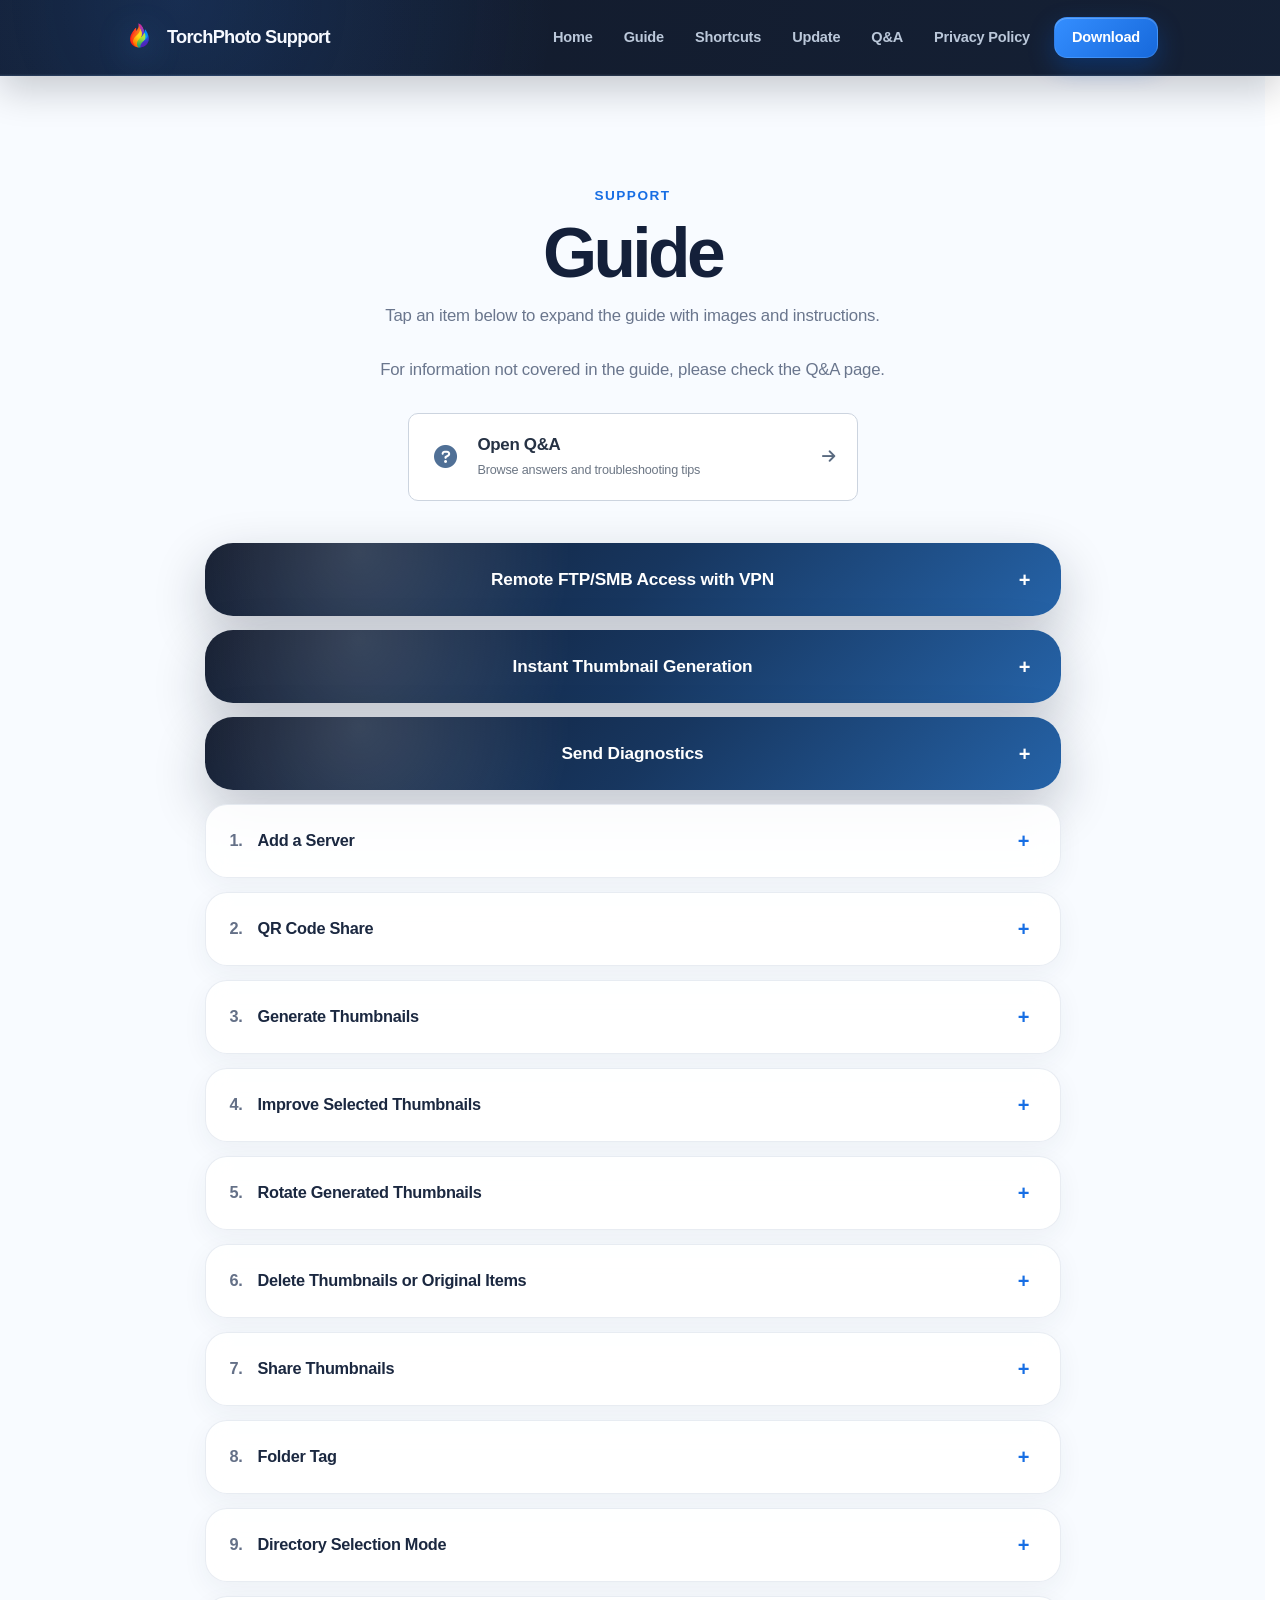
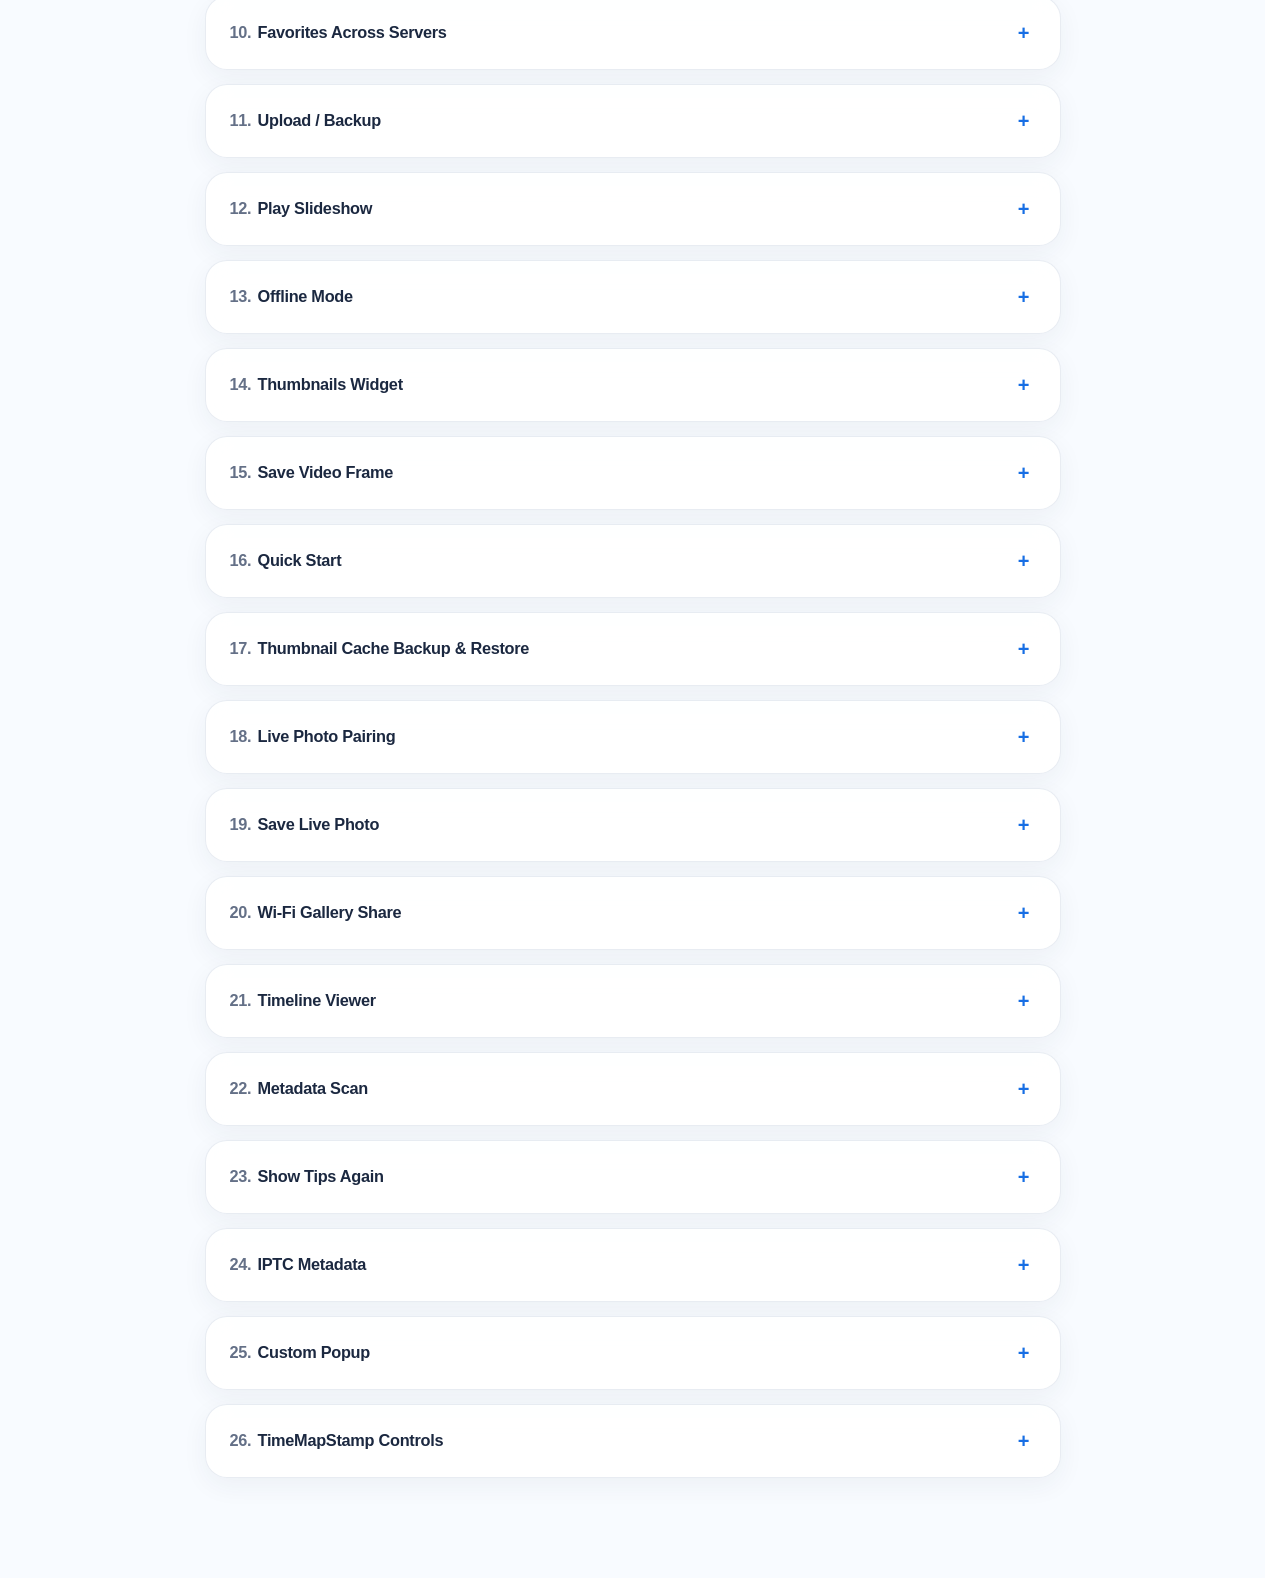
==== commit 7f35069c: "Add files via upload" ====
--- a/guide.html
+++ b/guide.html
@@ -335,6 +335,9 @@
                                     <li>Choose a destination inside the registered server root</li>
                                     <li>Use date-based selection for repeat backups and review the upload log</li>
                                 </ul>
+                                <p><b>Back up with Shortcuts (PRO):</b> Open <b>Settings → Set Up Shortcut</b> and choose today’s captures or selected items in the popup. Choose a saved <b>Server</b> and <b>Folder</b> when adding the shortcut, then review your options on the Upload page.</p>
+                                <p>Today’s shortcut uses the current date and can run from a Personal Automation. The selected-items shortcut asks you to choose photos and videos every time, without filtering by date. For a custom period, use <b>Upload by Date</b>; for files passed from other shortcut steps, use <b>Upload Files</b>. Both require PRO.</p>
+                                <p><a href="shortcutsetting.html">Set up a backup shortcut</a> · <a href="shortcuts.html">Shortcuts, Live Photos, and automation guide</a></p>
                             </div>
                         </div>
                     </div>
@@ -499,11 +502,11 @@
 								<img src="Guide/Guide20.jpg" alt="Wi-Fi Gallery Share">
 								<div class="guide-copy">
 									<h3>Wi-Fi Gallery Share</h3>
-									<p>Wi-Fi Gallery Share starts a temporary gallery web server on your iPhone. Another phone, tablet, or computer can open the address shown by TorchPhoto—or scan its QR code—and browse the shared photos and videos in Chrome, Safari, or another browser. The receiving device does not need TorchPhoto installed.</p>
-									<p>The gallery is delivered over the local network and is not uploaded to a cloud service. Keep TorchPhoto running on the sharing screen, allow Local Network access, and connect both devices to a network where they can reach each other. Guest Wi-Fi or router client-isolation settings can block the connection even when both devices show the same network name. If the displayed port is already in use, choose another port and start sharing again.</p>
+									<p>Wi-Fi Gallery Share starts a temporary gallery web server on your iPhone. Another phone, tablet, or computer can open the address shown by TorchPhoto or use its shared link or QR code to browse the shared photos and videos in Chrome, Safari, or another browser. The receiving device does not need TorchPhoto installed. If PIN protection is enabled, opening the plain address asks for the PIN; links and QR codes shared from the gallery include access without typing it.</p>
+									<p>The gallery works over a reachable Wi-Fi or Personal Hotspot network and is not uploaded to a cloud service. Keep TorchPhoto on the sharing screen and allow Local Network access. Leaving that screen or putting the app in the background ends sharing. Guest Wi-Fi or router client-isolation settings can block access even on the same network. To change the port, tap the displayed URL, choose <b>Change Port</b>, enter an allowed number, and save with the checkmark. The gallery switches to the new address and remembers the port for next time.</p>
                                 	<ul>
-										<li>Start sharing and keep TorchPhoto active</li>
-										<li>Open the displayed address or scan the QR code in a browser</li>
+										<li>Long-press a server, choose <b>Wi-Fi Gallery</b>, and keep the sharing screen open</li>
+										<li>Tap the displayed URL and choose <b>Share</b> for a link or <b>QR</b> to display and share its QR code</li>
 										<li>Stop sharing when the local gallery no longer needs to be available</li>
                                 </ul>
                             </div>
@@ -563,6 +566,7 @@
                             <div class="guide-copy">
                                 <h3>Reset Feature Tips</h3>
                                 <p>If you dismissed a TorchPhoto tip and want to see it again, open <b>Settings</b>, scroll to the bottom, and tap <b>Reset Tips</b>. Tips for the related features will appear again the next time you enter their screens or perform their actions.</p>
+                                <p>This also restores the Shortcuts suggestion above the server section on the Upload page. Closing that suggestion or using its setup link hides it until you reset tips. Its button opens the website guide; Settings → Set Up Shortcut opens the two shortcut choices.</p>
                                 <p>Reset Tips changes only the saved tip visibility. It does not remove registered servers, thumbnails, captions, media, subscriptions, or other app settings.</p>
                                 <ul>
                                     <li>Open Settings and scroll to the bottom</li>
--- a/style.css
+++ b/style.css
@@ -5032,3 +5032,340 @@
         transition-duration: 0.01ms !important;
     }
 }
+
+
+/* October 2026: unboxed icons, quiet actions and continuous section color. */
+.home-page-body .feature-card:not(.shortcuts-feature-card) > i {
+    width: 52px;
+    height: 52px;
+    font-size: 2rem;
+    color: #2877d7;
+    background: none;
+    border: 0;
+    border-radius: 0;
+    box-shadow: none;
+    filter: drop-shadow(0 5px 7px rgba(47, 123, 221, 0.22));
+}
+
+.workflow-icon,
+.live-photo-arrow,
+.wifi-gallery-signal,
+.privacy-inline-icon,
+.home-page-body .workflow-icon,
+.home-page-body .support-email-icon,
+.support-email-icon,
+.guide-qa-cta-icon,
+.guide-feature-icon,
+:is(#metadata-scan, #reset-tips, #send-diagnostics, #vpn-ftp-security, #instant-thumbnail-generation) .guide-feature-icon,
+.shortcut-download-button i,
+body.shortcut-setting-page .shortcut-download-button i,
+.plan-list li i,
+.home-page-body .plan-list li i,
+.home-page-body .plan-card.pro .plan-list li i {
+    background: none;
+    border: 0;
+    border-radius: 0;
+    box-shadow: none;
+    backdrop-filter: none;
+    -webkit-backdrop-filter: none;
+}
+
+.home-page-body .workflow-icon {
+    font-size: 2rem;
+    color: #2877d7;
+}
+
+/* Keep the connecting line clear of the unboxed workflow symbols. */
+.home-page-body .workflow-steps::before {
+    display: none;
+}
+
+.guide-feature-icon {
+    color: #2877d7;
+    font-size: 1.85rem;
+}
+
+:is(#vpn-ftp-security, #instant-thumbnail-generation, #send-diagnostics) .guide-feature-icon {
+    color: #ffffff;
+}
+
+.home-page-body .support-email-icon {
+    color: #2877d7;
+    font-size: 1.4rem;
+}
+
+.guide-item summary::after,
+.guide-item[open] summary::after {
+    background: none;
+    border: 0;
+    border-radius: 0;
+    box-shadow: none;
+}
+
+.home-page-body .plan-value,
+.home-page-body .plan-value.limited,
+.home-page-body .plan-value.neutral,
+.home-page-body .plan-value.unlocked,
+.home-page-body .plan-value.unlocked::before {
+    background: none;
+    border-radius: 0;
+    box-shadow: none;
+}
+
+body.home-page-body .nav-toggle,
+body.subpage-body .nav-toggle,
+body.home-page-body .nav-toggle[aria-expanded="true"],
+body.subpage-body .nav-toggle[aria-expanded="true"] {
+    background: none;
+    border-color: transparent;
+    box-shadow: none;
+}
+
+/* The main navigation action uses a neutral, solid finish. */
+.home-page-body .nav-links .btn-download-small {
+    color: #ffffff;
+    background: #252b34;
+    border: 1px solid #252b34;
+    border-radius: 8px;
+    box-shadow: none;
+}
+
+.home-page-body .nav-links .btn-download-small:hover,
+.home-page-body .nav-links .btn-download-small:active {
+    color: #ffffff;
+    background: #3a424e;
+    border-color: #3a424e;
+    box-shadow: none;
+    transform: none;
+}
+
+/* A larger PRO action, with hierarchy carried by type and spacing. */
+.home-page-body .pro-details-cta {
+    min-height: 148px;
+    margin-top: 32px;
+    padding: 32px 40px;
+    gap: 36px;
+    color: #ffffff;
+    border: 1px solid #2d394b;
+    border-radius: 14px;
+    background: #202b3d;
+    box-shadow: 0 12px 28px rgba(27, 39, 57, 0.12);
+    transition: transform 0.22s ease, background 0.22s ease, box-shadow 0.22s ease;
+}
+
+.home-page-body .pro-details-cta > span {
+    min-width: 0;
+}
+
+.home-page-body .pro-details-cta strong {
+    font-size: clamp(1.45rem, 2.65vw, 1.85rem);
+    line-height: 1.25;
+    font-weight: 650;
+    letter-spacing: -0.035em;
+}
+
+.home-page-body .pro-details-cta small {
+    max-width: 570px;
+    margin-top: 10px;
+    color: #c3cbd6;
+    font-size: 0.92rem;
+    line-height: 1.65;
+}
+
+.home-page-body .pro-details-cta > i {
+    padding-left: 34px;
+    color: #dce6f4;
+    border-left: 1px solid rgba(220, 230, 244, 0.24);
+    font-size: 1.65rem;
+    line-height: 1.6;
+}
+
+.home-page-body .pro-details-cta:hover {
+    background: #2a384e;
+    box-shadow: 0 16px 32px rgba(27, 39, 57, 0.16);
+    transform: translateY(-2px);
+}
+
+.home-page-body .pro-details-cta:hover > i {
+    transform: translateX(3px);
+}
+
+:is(#vpn-ftp-security, #instant-thumbnail-generation, #send-diagnostics) summary {
+    padding-inline: 58px;
+}
+
+/* Q&A is a simple outlined link, with a standalone symbol. */
+.guide-qa-cta {
+    width: min(100%, 450px);
+    min-height: 88px;
+    margin-top: 28px;
+    padding: 18px 22px;
+    gap: 17px;
+    color: #263244;
+    border: 1px solid #ccd4df;
+    border-radius: 10px;
+    background: #ffffff;
+    box-shadow: none;
+    transition: border-color 0.2s ease, background 0.2s ease, transform 0.2s ease;
+}
+
+.guide-qa-cta-icon {
+    width: 30px;
+    height: 36px;
+    color: #507096;
+    font-size: 1.45rem;
+}
+
+.guide-qa-cta-copy strong {
+    color: #263244;
+    font-size: 1.06rem;
+    font-weight: 650;
+}
+
+.guide-qa-cta-copy small {
+    margin-top: 5px;
+    color: #6c7684;
+    font-size: 0.79rem;
+    line-height: 1.5;
+}
+
+.guide-qa-cta-arrow {
+    color: #596a80;
+    font-size: 0.95rem;
+}
+
+.guide-qa-cta:hover {
+    color: #263244;
+    border-color: #8c9bad;
+    background: #fbfcfe;
+    box-shadow: none;
+    transform: translateY(-1px);
+}
+
+.guide-qa-cta:focus-visible,
+.home-page-body .pro-details-cta:focus-visible,
+.home-page-body .nav-links .btn-download-small:focus-visible {
+    outline: 2px solid #637d9f;
+    outline-offset: 4px;
+}
+
+/* Each light section reaches white at both edges; only the center is tinted. */
+body.home-page-body {
+    background: #ffffff;
+}
+
+.home-page-body .hero {
+    background:
+        linear-gradient(180deg, rgba(255,255,255,0) 48%, #ffffff 100%),
+        radial-gradient(ellipse at 18% 24%, rgba(142,154,222,0.13), transparent 66%),
+        radial-gradient(ellipse at 84% 38%, rgba(107,172,230,0.15), transparent 68%),
+        #f8faff;
+}
+
+.home-page-body .hero::before,
+.home-page-body .hero::after {
+    content: none;
+}
+
+.home-page-body .features,
+.home-page-body .screenshots {
+    background: #ffffff;
+}
+
+.home-page-body :is(.offline-section, .live-photo-section, .wifi-gallery-section, .workflow, .plan-comparison) {
+    --section-wash: 130, 170, 217;
+    background:
+        linear-gradient(180deg, #ffffff 0%, rgba(255,255,255,0) 27%, rgba(255,255,255,0) 73%, #ffffff 100%),
+        radial-gradient(ellipse at 28% 48%, rgba(var(--section-wash), 0.14), transparent 75%),
+        #ffffff;
+    border-top-color: transparent;
+    border-bottom-color: transparent;
+}
+
+.home-page-body .offline-section,
+.home-page-body .offline-section.is-visible {
+    --section-wash: 223, 166, 157;
+    background:
+        linear-gradient(180deg, #ffffff 0%, rgba(255,255,255,0) 27%, rgba(255,255,255,0) 73%, #ffffff 100%),
+        radial-gradient(ellipse at 28% 48%, rgba(var(--section-wash), 0.14), transparent 75%),
+        #ffffff;
+    transition: none;
+}
+
+.home-page-body .live-photo-section { --section-wash: 179, 160, 215; }
+.home-page-body .wifi-gallery-section { --section-wash: 117, 173, 220; }
+.home-page-body .workflow { --section-wash: 152, 184, 159; }
+.home-page-body .plan-comparison { --section-wash: 130, 163, 194; }
+
+.home-page-body .workflow::before,
+.home-page-body .workflow::after,
+.home-page-body .plan-comparison::before {
+    content: none;
+}
+
+/* Keep the dark support panel, within the same light page background. */
+.home-page-body footer#support {
+    background: linear-gradient(180deg, #ffffff 0%, #f6f8fb 45%, #edf1f6 100%);
+}
+
+.home-page-body footer#support::before {
+    content: none;
+}
+
+@media (max-width: 640px) {
+    .home-page-body .pro-details-cta {
+        min-height: 142px;
+        padding: 26px 22px;
+        gap: 20px;
+        border-radius: 12px;
+    }
+
+    .home-page-body .pro-details-cta strong {
+        font-size: 1.45rem;
+    }
+
+    .home-page-body .pro-details-cta small {
+        font-size: 0.85rem;
+    }
+
+    .home-page-body .pro-details-cta > i {
+        padding-left: 18px;
+        font-size: 1.35rem;
+    }
+
+    .guide-qa-cta {
+        min-height: 86px;
+        padding: 17px;
+        gap: 13px;
+        border-radius: 9px;
+    }
+
+    .guide-qa-cta-icon {
+        width: 25px;
+        height: 32px;
+        font-size: 1.3rem;
+    }
+
+    .guide-qa-cta-copy small {
+        font-size: 0.76rem;
+    }
+
+    .guide-feature-icon,
+    :is(#vpn-ftp-security, #instant-thumbnail-generation, #send-diagnostics) .guide-feature-icon {
+        border-radius: 0;
+        font-size: 1.6rem;
+    }
+
+}
+
+@media (max-width: 900px) {
+    /* Preserve the existing FREE / PRO labels on narrow comparisons. */
+    .home-page-body .plan-row .plan-value.limited::before,
+    .home-page-body .plan-row .plan-value.unlocked::before {
+        background: none;
+        color: inherit;
+        border: 0;
+        border-radius: 0;
+        box-shadow: none;
+    }
+}
